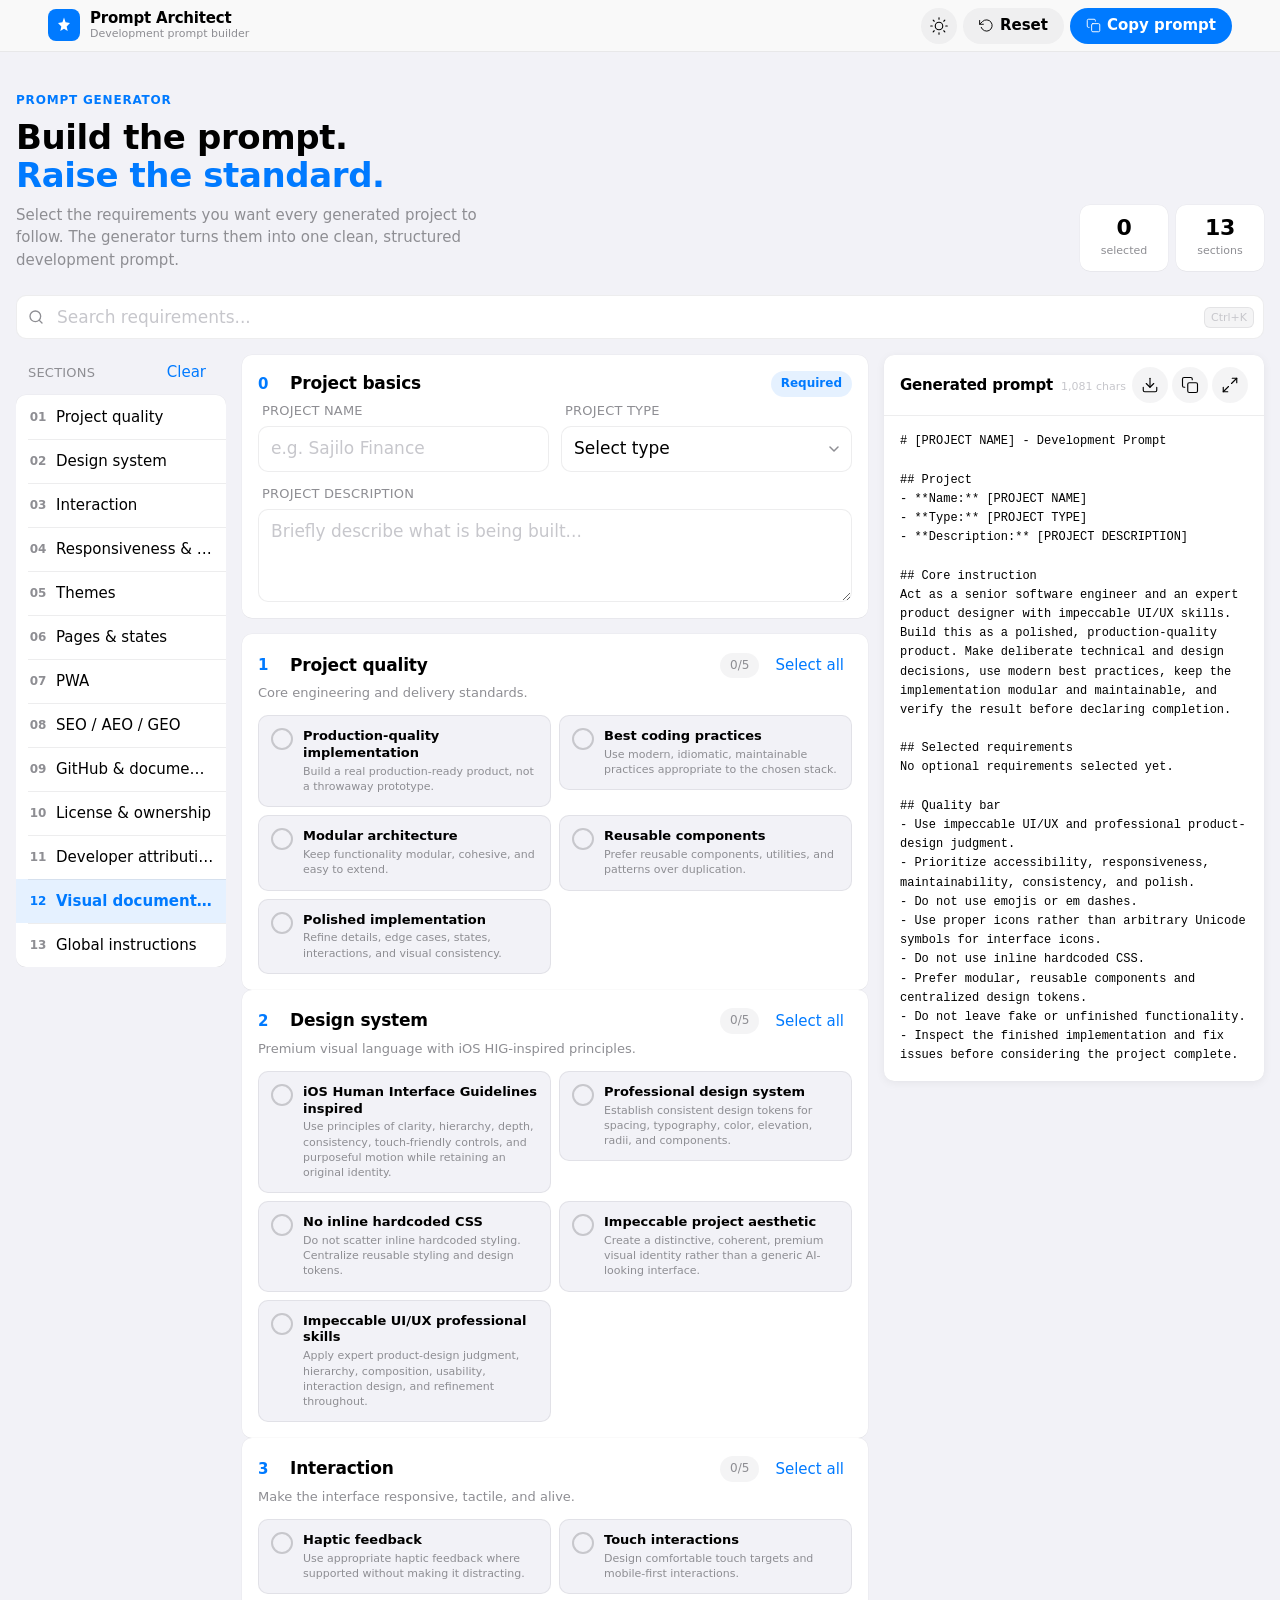
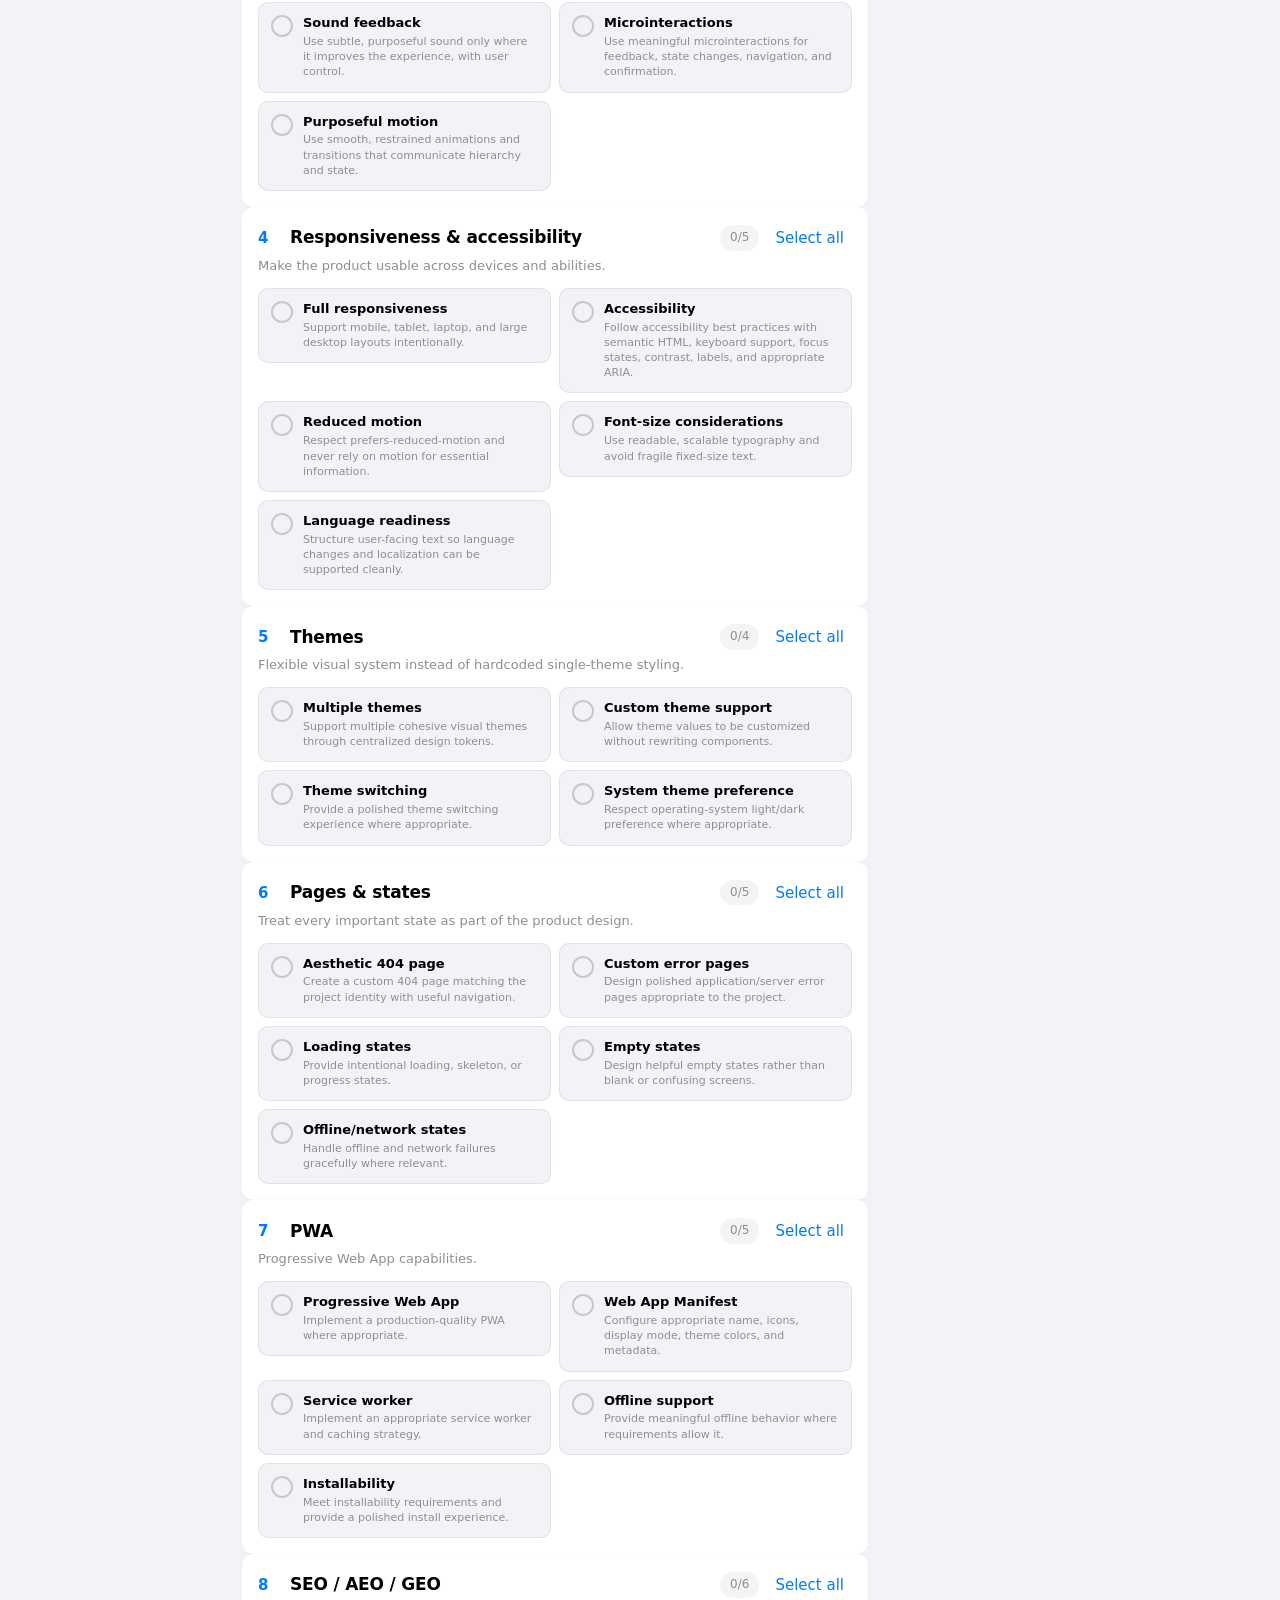
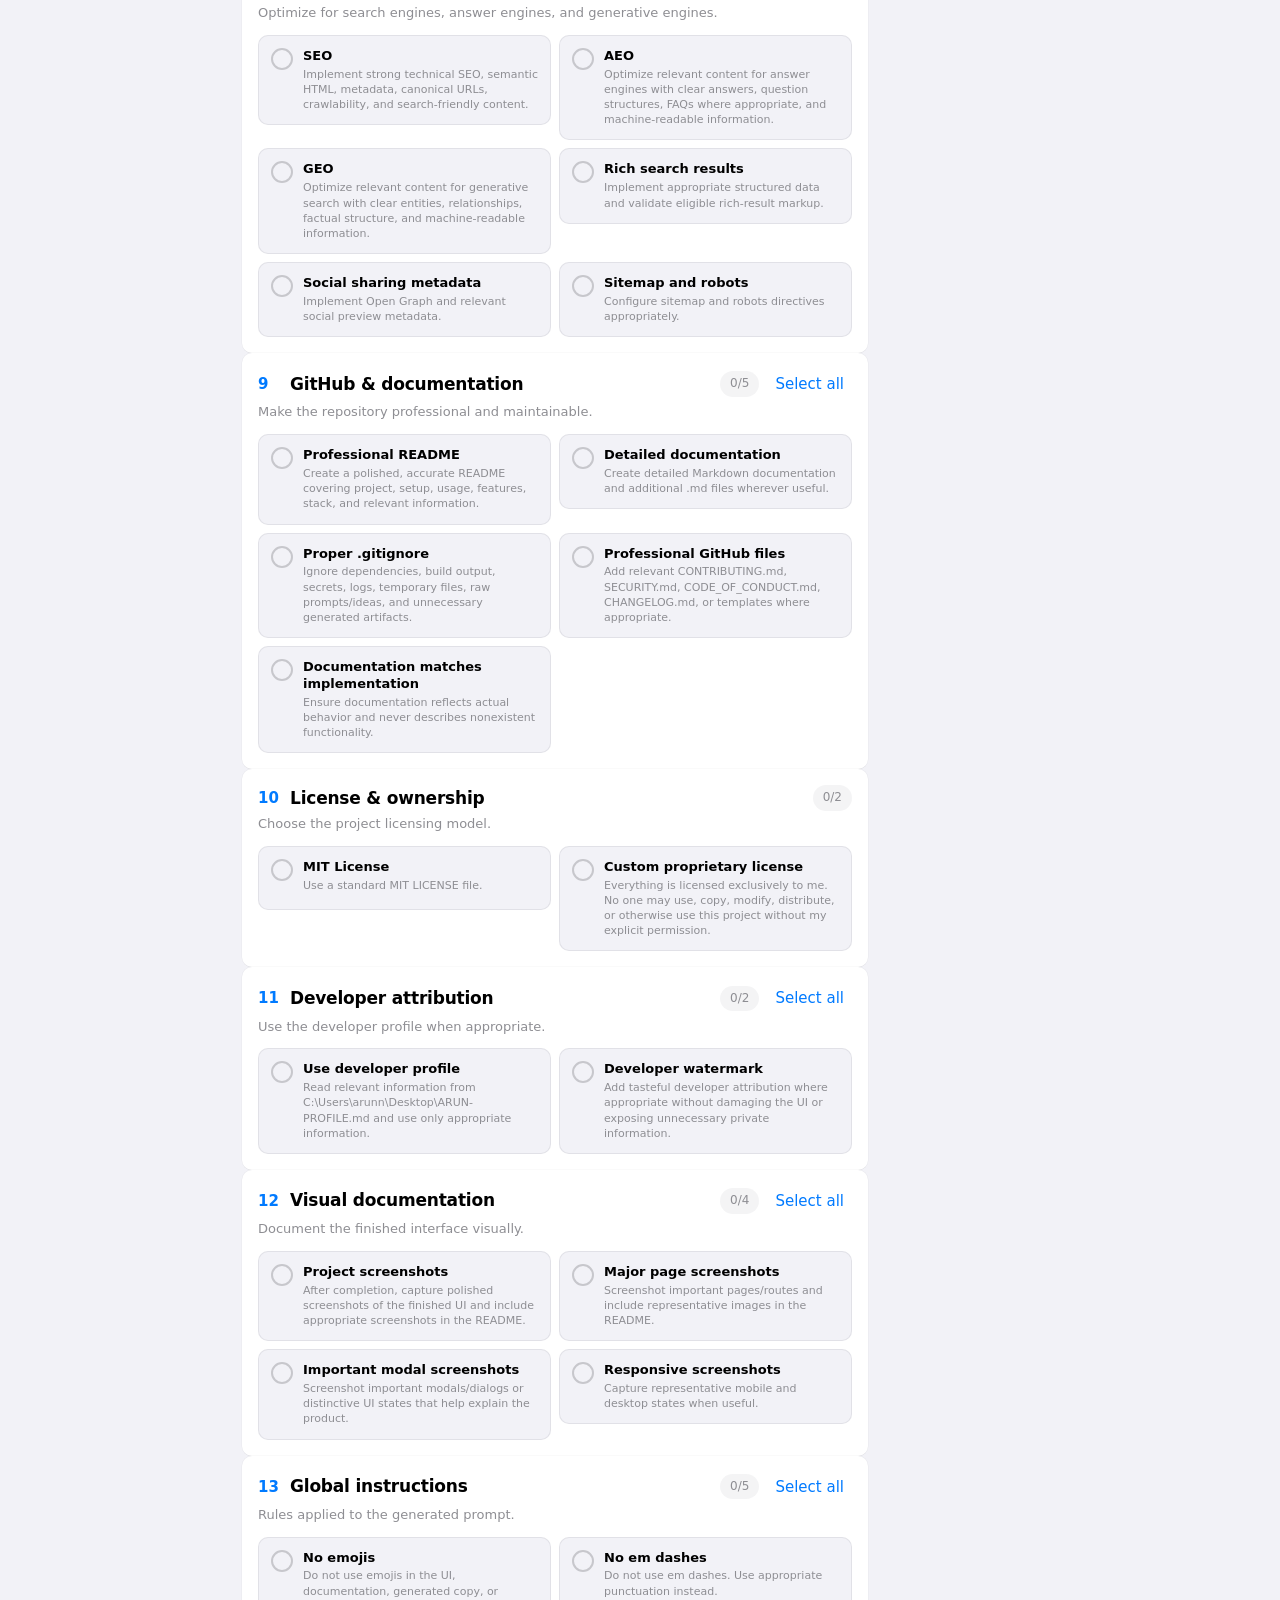
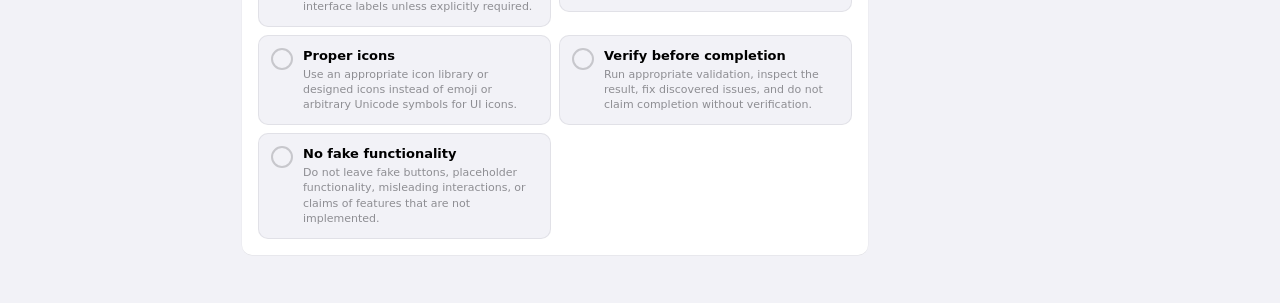
==== index.html @ 521ac676 "Initial commit: Prompt Architect v1 - development prompt builder with 13 requirement sections, live " ====
<!doctype html>
<html lang="en">
<head>
  <meta charset="utf-8">
  <meta name="viewport" content="width=device-width, initial-scale=1, viewport-fit=cover">
  <meta name="description" content="Prompt Architect: generate polished, production-ready software development prompts from reusable requirements.">
  <meta name="theme-color" content="#F2F2F7">
  <meta name="apple-mobile-web-app-capable" content="yes">
  <meta name="apple-mobile-web-app-status-bar-style" content="default">
  <title>Prompt Architect</title>

  <link rel="stylesheet" href="css/tokens.css">
  <link rel="stylesheet" href="css/base.css">
  <link rel="stylesheet" href="css/glass.css">
  <link rel="stylesheet" href="css/components.css">
  <link rel="stylesheet" href="css/navbar.css">
  <link rel="stylesheet" href="css/hero.css">
  <link rel="stylesheet" href="css/sidebar.css">
  <link rel="stylesheet" href="css/cards.css">
  <link rel="stylesheet" href="css/preview.css">
  <link rel="stylesheet" href="css/circular-nav.css">
  <link rel="stylesheet" href="css/responsive.css">
</head>
<body>

  <div class="app">

    <!-- ====== Navigation Bar ====== -->
    <header class="navbar">
      <a class="navbar-brand" href="#top" aria-label="Prompt Architect home">
        <span class="navbar-logo" aria-hidden="true">
          <svg><use href="icons/icons.svg#icon-star"/></svg>
        </span>
        <span class="navbar-title">
          <strong>Prompt Architect</strong>
          <small>Development prompt builder</small>
        </span>
      </a>

      <div class="navbar-actions">
        <button class="icon-btn" id="themeBtn" aria-label="Toggle appearance" title="Toggle appearance">
          <svg class="theme-icon--light"><use href="icons/icons.svg#icon-sun"/></svg>
          <svg class="theme-icon--dark"><use href="icons/icons.svg#icon-moon"/></svg>
        </button>

        <button class="icon-btn preview-toggle" data-toggle-preview aria-label="Toggle preview" title="Toggle preview">
          <svg><use href="icons/icons.svg#icon-preview"/></svg>
        </button>

        <button class="btn btn--ghost" id="resetBtn">
          <svg style="width:15px;height:15px"><use href="icons/icons.svg#icon-reset"/></svg>
          <span>Reset</span>
        </button>

        <button class="btn btn--filled" id="copyBtn">
          <svg style="width:15px;height:15px"><use href="icons/icons.svg#icon-copy"/></svg>
          <span>Copy prompt</span>
        </button>
      </div>
    </header>

    <!-- ====== Main Content ====== -->
    <main id="top" class="container">

      <!-- Hero -->
      <section class="hero">
        <div class="hero-content">
          <p class="hero-kicker">Prompt Generator</p>
          <h1 class="hero-title">
            Build the prompt.<br>
            <span class="accent-text">Raise the standard.</span>
          </h1>
          <p class="hero-subtitle">
            Select the requirements you want every generated project to follow.
            The generator turns them into one clean, structured development prompt.
          </p>
        </div>
        <div class="hero-stats">
          <div class="stat-capsule">
            <strong class="stat-value" id="selectedCount">0</strong>
            <span class="stat-label">selected</span>
          </div>
          <div class="stat-capsule">
            <strong class="stat-value" id="sectionCount">0</strong>
            <span class="stat-label">sections</span>
          </div>
        </div>
      </section>

      <!-- Search -->
      <div class="search-bar">
        <svg class="search-bar-icon" xmlns="http://www.w3.org/2000/svg" width="16" height="16" viewBox="0 0 24 24" fill="none" stroke="currentColor" stroke-width="2" stroke-linecap="round" stroke-linejoin="round"><circle cx="11" cy="11" r="8"/><line x1="21" y1="21" x2="16.65" y2="16.65"/></svg>
        <input class="search-input" id="searchInput" type="search" placeholder="Search requirements..." autocomplete="off">
        <kbd class="search-shortcut" id="searchShortcut">⌘K</kbd>
      </div>

      <!-- Circular Nav (mobile only) -->
      <nav class="circular-nav" id="circularNav">
        <div class="cnav-track"></div>
      </nav>

      <!-- Workspace -->
      <div class="workspace">

        <!-- Sidebar -->
        <aside class="sidebar">
          <div class="sidebar-header">
            <span class="sidebar-title">Sections</span>
            <button class="sidebar-clear" id="clearBtn">Clear</button>
          </div>
          <nav class="sidebar-nav" id="nav"></nav>
        </aside>

        <!-- Builder -->
        <section class="builder">
          <article class="section-card project-card" style="animation-delay:0s">
            <div class="card-header">
              <div class="card-header-left">
                <span class="section-num">0</span>
                <h2 class="card-title">Project basics</h2>
              </div>
              <span class="pill pill--required">Required</span>
            </div>
            <div class="fields-grid">
              <div class="form-field">
                <label class="form-label" for="projectName">Project name</label>
                <input class="form-input" id="projectName" placeholder="e.g. Sajilo Finance" autocomplete="off">
              </div>
              <div class="form-field">
                <label class="form-label" for="projectType">Project type</label>
                <select class="form-select" id="projectType">
                  <option value="">Select type</option>
                  <option>Web application</option>
                  <option>PWA</option>
                  <option>SaaS</option>
                  <option>Landing page</option>
                  <option>Dashboard</option>
                  <option>E-commerce</option>
                  <option>Portfolio</option>
                  <option>API / Backend</option>
                  <option>Mobile application</option>
                  <option>Desktop application</option>
                  <option>Other</option>
                </select>
              </div>
              <div class="form-field field-full">
                <label class="form-label" for="projectDescription">Project description</label>
                <textarea class="form-textarea" id="projectDescription" rows="3" placeholder="Briefly describe what is being built..."></textarea>
              </div>
            </div>
          </article>

          <div id="sections"></div>
        </section>

        <!-- Preview -->
        <aside class="preview" id="previewPanel">
          <div class="preview-grab" aria-hidden="true"></div>
          <div class="preview-header">
            <div class="preview-header-left">
              <h2 class="preview-title">Generated prompt</h2>
              <span class="preview-chars" id="chars">0 chars</span>
            </div>
            <div class="preview-header-actions">
              <button class="icon-btn" id="download" aria-label="Download Markdown" title="Download Markdown">
                <svg><use href="icons/icons.svg#icon-download"/></svg>
              </button>
              <button class="icon-btn" id="copySmall" aria-label="Copy prompt" title="Copy prompt">
                <svg><use href="icons/icons.svg#icon-copy"/></svg>
              </button>
              <button class="icon-btn" id="fullscreenBtn" aria-label="Fullscreen" title="Expand to fullscreen">
                <svg xmlns="http://www.w3.org/2000/svg" width="18" height="18" viewBox="0 0 24 24" fill="none" stroke="currentColor" stroke-width="1.5" stroke-linecap="round" stroke-linejoin="round"><polyline points="15 3 21 3 21 9"/><polyline points="9 21 3 21 3 15"/><line x1="21" y1="3" x2="14" y2="10"/><line x1="3" y1="21" x2="10" y2="14"/></svg>
              </button>
            </div>
          </div>
          <pre class="preview-output" id="output">Select requirements to build your prompt.</pre>
          <textarea class="preview-editor" id="outputEditor" spellcheck="false"></textarea>
        </aside>

      </div>
    </main>

    <!-- Mobile backdrop -->
    <div class="preview-backdrop" aria-hidden="true"></div>

    <!-- Fullscreen backdrop -->
    <div class="preview-fullscreen-backdrop" id="fullscreenBackdrop"></div>

    <!-- Toast -->
    <div id="toast" class="toast" role="status" aria-live="polite"></div>

  </div>

  <script src="js/features.js"></script>
  <script src="js/state.js"></script>
  <script src="js/prompt-builder.js"></script>
  <script src="js/renderer.js"></script>
  <script src="js/interactions.js"></script>
  <script src="js/circular-nav.js"></script>
  <script src="js/app.js"></script>

</body>
</html>
---- css/tokens.css ----
/* ==========================================================================
   Design Tokens -- True iOS System Design Language
   ========================================================================== */

:root {
  /* ---- iOS System Backgrounds ---- */
  --systemBg: #F2F2F7;
  --secondaryBg: #FFFFFF;
  --tertiaryBg: #F2F2F7;
  --groupedBg: #F2F2F7;
  --elevatedBg: #FFFFFF;

  /* ---- iOS Labels ---- */
  --label: #000000;
  --secondaryLabel: #8E8E93;
  --tertiaryLabel: #C7C7CC;
  --quaternaryLabel: #D1D1D6;

  /* ---- iOS Fills ---- */
  --systemFill: rgba(120, 120, 128, 0.20);
  --secondaryFill: rgba(120, 120, 128, 0.16);
  --tertiaryFill: rgba(120, 120, 128, 0.12);
  --quaternaryFill: rgba(120, 120, 128, 0.08);

  /* ---- iOS Separators ---- */
  --separator: rgba(60, 60, 67, 0.09);
  --separatorOpaque: #C6C6C8;

  /* ---- iOS System Colors ---- */
  --systemBlue: #007AFF;
  --systemGreen: #34C759;
  --systemIndigo: #5856D6;
  --systemOrange: #FF9500;
  --systemPink: #FF2D55;
  --systemPurple: #AF52DE;
  --systemRed: #FF3B30;
  --systemTeal: #5AC8FA;
  --systemYellow: #FFCC00;
  --systemGray: #8E8E93;
  --systemGray2: #AEAEB2;
  --systemGray3: #C7C7CC;
  --systemGray4: #D1D1D6;
  --systemGray5: #E5E5EA;
  --systemGray6: #F2F2F7;

  /* ---- Accent ---- */
  --tint: rgba(0, 122, 255, 0.10);
  --tintStrong: rgba(0, 122, 255, 0.18);

  /* ---- Glass (iOS nav/tab bars) ---- */
  --glassBar: rgba(249, 249, 249, 0.94);
  --glassBorder: rgba(0, 0, 0, 0.04);
  --glassBlur: blur(20px) saturate(180%);

  /* ---- Shadows ---- */
  --shadowCard: 0 0.5px 0 rgba(0,0,0,0.04), 0 0 0 0.5px rgba(0,0,0,0.04);
  --shadowElevated: 0 2px 10px rgba(0,0,0,0.06), 0 0 1px rgba(0,0,0,0.08);
  --shadowSheet: 0 -2px 24px rgba(0,0,0,0.12), 0 0 1px rgba(0,0,0,0.12);
  --shadowFloat: 0 8px 32px rgba(0,0,0,0.12), 0 0 1px rgba(0,0,0,0.08);

  /* ---- Typography ---- */
  --font-system: -apple-system, BlinkMacSystemFont, "SF Pro Display",
                 "SF Pro Text", "Helvetica Neue", "Segoe UI", system-ui,
                 sans-serif;
  --font-rounded: ui-rounded, "SF Pro Rounded", -apple-system, BlinkMacSystemFont,
                  system-ui, sans-serif;
  --font-mono: ui-monospace, "SF Mono", SFMono-Regular, Menlo, Consolas, monospace;

  /* iOS Type Scale */
  --fs-largeTitle: 34px;
  --fs-title1: 28px;
  --fs-title2: 22px;
  --fs-title3: 20px;
  --fs-headline: 17px;
  --fs-body: 17px;
  --fs-callout: 16px;
  --fs-subhead: 15px;
  --fs-footnote: 13px;
  --fs-caption1: 12px;
  --fs-caption2: 11px;

  /* ---- Spacing (iOS uses 8pt base with common values) ---- */
  --sp-2: 2px;
  --sp-4: 4px;
  --sp-6: 6px;
  --sp-8: 8px;
  --sp-10: 10px;
  --sp-12: 12px;
  --sp-16: 16px;
  --sp-20: 20px;
  --sp-24: 24px;
  --sp-32: 32px;
  --sp-40: 40px;
  --sp-48: 48px;

  /* ---- Radii (iOS standard) ---- */
  --r-xs: 6px;
  --r-sm: 10px;
  --r-md: 13px;
  --r-lg: 16px;
  --r-xl: 20px;
  --r-full: 999px;

  /* ---- Timing ---- */
  --ease: cubic-bezier(0.25, 0.1, 0.25, 1);
  --spring: cubic-bezier(0.34, 1.56, 0.64, 1);
  --dur-fast: 0.18s;
  --dur: 0.28s;
  --dur-slow: 0.42s;

  /* ---- Layout ---- */
  --navH: 52px;
  --sidebarW: 210px;
  --previewW: 380px;
  --maxW: 1400px;
  --inset: clamp(16px, 4vw, 48px);
}


/* ==========================================================================
   Dark Mode -- True iOS Dark
   ========================================================================== */

:root[data-theme="dark"] {
  --systemBg: #000000;
  --secondaryBg: #1C1C1E;
  --tertiaryBg: #2C2C2E;
  --groupedBg: #000000;
  --elevatedBg: #1C1C1E;

  --label: #FFFFFF;
  --secondaryLabel: #98989D;
  --tertiaryLabel: #48484A;
  --quaternaryLabel: #3A3A3C;

  --systemFill: rgba(120, 120, 128, 0.36);
  --secondaryFill: rgba(120, 120, 128, 0.32);
  --tertiaryFill: rgba(120, 120, 128, 0.24);
  --quaternaryFill: rgba(120, 120, 128, 0.18);

  --separator: rgba(84, 84, 88, 0.36);
  --separatorOpaque: #38383A;

  --systemBlue: #0A84FF;
  --systemGreen: #30D158;
  --systemIndigo: #5E5CE6;
  --systemOrange: #FF9F0A;
  --systemPink: #FF375F;
  --systemPurple: #BF5AF2;
  --systemRed: #FF453A;
  --systemTeal: #64D2FF;
  --systemYellow: #FFD60A;
  --systemGray: #98989D;
  --systemGray2: #636366;
  --systemGray3: #48484A;
  --systemGray4: #3A3A3C;
  --systemGray5: #2C2C2E;
  --systemGray6: #1C1C1E;

  --tint: rgba(10, 132, 255, 0.16);
  --tintStrong: rgba(10, 132, 255, 0.28);

  --glassBar: rgba(30, 30, 30, 0.90);
  --glassBorder: rgba(255, 255, 255, 0.06);

  --shadowCard: 0 0.5px 0 rgba(255,255,255,0.02), 0 0 0 0.5px rgba(255,255,255,0.04);
  --shadowElevated: 0 2px 10px rgba(0,0,0,0.3), 0 0 1px rgba(0,0,0,0.3);
  --shadowSheet: 0 -2px 24px rgba(0,0,0,0.5), 0 0 1px rgba(0,0,0,0.4);
  --shadowFloat: 0 8px 32px rgba(0,0,0,0.45), 0 0 1px rgba(0,0,0,0.3);
}
---- css/base.css ----
/* ==========================================================================
   Base -- Reset, Body, Global Styles
   True iOS System Background (clean, not a gradient show)
   ========================================================================== */

*,
*::before,
*::after {
  box-sizing: border-box;
  margin: 0;
  padding: 0;
}

html {
  scroll-behavior: smooth;
  -webkit-text-size-adjust: 100%;
  text-size-adjust: 100%;
}

body {
  min-height: 100vh;
  min-height: 100dvh;
  background: var(--systemBg);
  color: var(--label);
  font-family: var(--font-system);
  font-size: var(--fs-body);
  line-height: 1.47;
  -webkit-font-smoothing: antialiased;
  -moz-osx-font-smoothing: grayscale;
  touch-action: manipulation;
  transition: background var(--dur) var(--ease),
              color var(--dur) var(--ease);
}

button, input, textarea, select {
  font: inherit;
  color: inherit;
}

button {
  cursor: pointer;
  background: none;
  border: none;
}

a {
  color: var(--systemBlue);
  text-decoration: none;
}

/* iOS-style focus ring */
:focus-visible {
  outline: 3px solid rgba(0,122,255,0.4);
  outline-offset: 2px;
}

::selection {
  background: rgba(0,122,255,0.2);
}

/* Thin scrollbar */
::-webkit-scrollbar { width: 5px; height: 5px; }
::-webkit-scrollbar-track { background: transparent; }
::-webkit-scrollbar-thumb {
  background: var(--systemGray3);
  border-radius: var(--r-full);
}

/* ---- App Root ---- */
.app {
  position: relative;
}

/* ---- Container ---- */
.container {
  width: min(var(--maxW), calc(100% - var(--sp-32)));
  margin-inline: auto;
  padding-top: var(--sp-24);
  padding-bottom: var(--sp-48);
}

/* ---- Reduced Motion ---- */
@media (prefers-reduced-motion: reduce) {
  *, *::before, *::after {
    animation-duration: 0.01ms !important;
    animation-iteration-count: 1 !important;
    transition-duration: 0.01ms !important;
    scroll-behavior: auto !important;
  }
}

/* ---- Theme transition ---- */
.theme-transitioning,
.theme-transitioning * {
  transition-duration: 0.35s !important;
}
---- css/glass.css ----
/* ==========================================================================
   iOS Grouped Inset Card System
   The cornerstone of iOS visual design: white rounded sections
   on a system gray background, with thin separators.
   ========================================================================== */

.ios-card {
  background: var(--secondaryBg);
  border-radius: var(--r-sm);
  box-shadow: var(--shadowCard);
  overflow: hidden;
  transition: background var(--dur) var(--ease);
}

/* Thin separator between children */
.ios-card > * + * {
  border-top: 0.5px solid var(--separator);
}

/* ---- Section header (sits ABOVE the card, like iOS Settings) ---- */
.ios-section-header {
  display: flex;
  justify-content: space-between;
  align-items: baseline;
  padding: var(--sp-24) var(--sp-20) var(--sp-6) var(--sp-20);
  font-size: var(--fs-footnote);
  color: var(--secondaryLabel);
  text-transform: uppercase;
  letter-spacing: 0.2px;
  font-weight: 400;
}

.ios-section-header:first-child {
  padding-top: var(--sp-8);
}

/* ---- Row (standard iOS list row) ---- */
.ios-row {
  display: flex;
  align-items: center;
  gap: var(--sp-12);
  padding: var(--sp-12) var(--sp-16);
  min-height: 44px;
  background: var(--secondaryBg);
  transition: background var(--dur-fast) var(--ease);
}

.ios-row:active {
  background: var(--separator);
}

/* ---- Inset separator variant (line doesn't touch left edge) ---- */
.ios-card--inset > * + * {
  border-top: none;
  position: relative;
}

.ios-card--inset > * + *::before {
  content: "";
  position: absolute;
  top: 0;
  left: var(--sp-16);
  right: 0;
  height: 0.5px;
  background: var(--separator);
}
---- css/components.css ----
/* ==========================================================================
   Components -- iOS Buttons, Controls, Toast, Form Fields
   ========================================================================== */

/* ---- SVG Icons ---- */
.icon svg {
  display: block;
  fill: none;
  stroke: currentColor;
}

/* ==========================================================================
   Buttons
   ========================================================================== */

.btn {
  display: inline-flex;
  align-items: center;
  justify-content: center;
  gap: var(--sp-6);
  height: 36px;
  padding: 0 var(--sp-16);
  border: none;
  border-radius: var(--r-full);
  font-size: var(--fs-subhead);
  font-weight: 600;
  white-space: nowrap;
  cursor: pointer;
  user-select: none;
  transition: background var(--dur-fast) var(--ease),
              opacity var(--dur-fast) var(--ease),
              transform var(--dur-fast) var(--ease),
              box-shadow var(--dur-fast) var(--ease);
}

.btn:active {
  opacity: 0.65;
  transform: scale(0.97);
}

.btn svg {
  width: 15px;
  height: 15px;
  flex-shrink: 0;
}

/* Filled (primary) */
.btn--filled {
  background: var(--systemBlue);
  color: #fff;
}

.btn--filled:hover {
  background: #0070e6;
  box-shadow: 0 2px 12px rgba(0,122,255,0.3);
}

:root[data-theme="dark"] .btn--filled:hover {
  background: #1a8eff;
  box-shadow: 0 2px 12px rgba(10,132,255,0.35);
}

/* Tinted */
.btn--tinted {
  background: var(--tint);
  color: var(--systemBlue);
}

.btn--tinted:hover {
  background: var(--tintStrong);
}

/* Ghost */
.btn--ghost {
  background: var(--quaternaryFill);
  color: var(--label);
}

.btn--ghost:hover {
  background: var(--tertiaryFill);
}

/* Plain text */
.btn--plain {
  background: transparent;
  color: var(--systemBlue);
  padding: 0 var(--sp-8);
  height: 32px;
  font-weight: 400;
}

.btn--plain:hover {
  background: var(--quaternaryFill);
}

.btn--full { width: 100%; }

.btn--lg {
  height: 50px;
  border-radius: var(--r-md);
  font-size: var(--fs-body);
  font-weight: 600;
}


/* ==========================================================================
   Icon Button
   ========================================================================== */

.icon-btn {
  display: inline-flex;
  align-items: center;
  justify-content: center;
  width: 36px;
  height: 36px;
  border: none;
  border-radius: var(--r-full);
  background: var(--quaternaryFill);
  color: var(--label);
  cursor: pointer;
  transition: background var(--dur-fast) var(--ease),
              opacity var(--dur-fast) var(--ease),
              transform var(--dur-fast) var(--ease);
}

.icon-btn svg {
  width: 18px;
  height: 18px;
}

.icon-btn:hover {
  background: var(--tertiaryFill);
}

.icon-btn:active {
  opacity: 0.5;
  transform: scale(0.9);
}


/* ==========================================================================
   Pills
   ========================================================================== */

.pill {
  display: inline-flex;
  align-items: center;
  padding: var(--sp-4) var(--sp-10);
  border-radius: var(--r-full);
  font-size: var(--fs-caption1);
  font-weight: 500;
  white-space: nowrap;
  transition: background var(--dur-fast) var(--ease),
              color var(--dur-fast) var(--ease);
}

.pill--accent {
  background: var(--tint);
  color: var(--systemBlue);
}

.pill--muted {
  background: var(--quaternaryFill);
  color: var(--secondaryLabel);
}

.pill--required {
  background: var(--tint);
  color: var(--systemBlue);
  font-weight: 600;
}


/* ==========================================================================
   Toast
   ========================================================================== */

.toast {
  position: fixed;
  top: calc(var(--navH) + var(--sp-12));
  left: 50%;
  z-index: 200;
  transform: translate(-50%, -16px);
  opacity: 0;
  pointer-events: none;
  display: flex;
  align-items: center;
  gap: var(--sp-8);
  padding: var(--sp-10) var(--sp-20);
  background: var(--elevatedBg);
  border-radius: var(--r-full);
  box-shadow: var(--shadowFloat);
  font-size: var(--fs-subhead);
  font-weight: 500;
  color: var(--label);
  transition: opacity var(--dur) var(--ease),
              transform var(--dur-slow) var(--spring);
}

.toast.show {
  opacity: 1;
  transform: translate(-50%, 0);
  pointer-events: auto;
}


/* ==========================================================================
   Form Controls
   ========================================================================== */

.form-field {
  display: grid;
  gap: var(--sp-6);
}

.form-label {
  font-size: var(--fs-footnote);
  font-weight: 400;
  color: var(--secondaryLabel);
  text-transform: uppercase;
  letter-spacing: 0.2px;
  padding-left: var(--sp-4);
}

.form-input,
.form-textarea,
.form-select {
  width: 100%;
  padding: var(--sp-10) var(--sp-12);
  background: var(--secondaryBg);
  border: 0.5px solid var(--separator);
  border-radius: var(--r-sm);
  color: var(--label);
  font-size: var(--fs-body);
  line-height: 1.4;
  outline: none;
  transition: border-color var(--dur-fast) var(--ease),
              box-shadow var(--dur-fast) var(--ease);
}

.form-input::placeholder,
.form-textarea::placeholder {
  color: var(--tertiaryLabel);
}

.form-input:hover,
.form-textarea:hover,
.form-select:hover {
  border-color: var(--secondaryLabel);
}

.form-input:focus,
.form-textarea:focus,
.form-select:focus {
  border-color: var(--systemBlue);
  box-shadow: 0 0 0 3.5px rgba(0,122,255,0.15);
}

.form-textarea {
  resize: vertical;
  min-height: 80px;
}

.form-select {
  appearance: none;
  background-image: url("data:image/svg+xml,%3Csvg xmlns='http://www.w3.org/2000/svg' width='10' height='6' viewBox='0 0 10 6'%3E%3Cpath d='M1 1l4 4 4-4' fill='none' stroke='%238E8E93' stroke-width='1.5' stroke-linecap='round' stroke-linejoin='round'/%3E%3C/svg%3E");
  background-repeat: no-repeat;
  background-position: right var(--sp-12) center;
  padding-right: var(--sp-32);
  cursor: pointer;
}

.form-select:hover {
  border-color: var(--secondaryLabel);
}


/* ==========================================================================
   Kicker
   ========================================================================== */

.kicker {
  font-size: var(--fs-caption2);
  font-weight: 400;
  letter-spacing: 0.4px;
  text-transform: uppercase;
  color: var(--secondaryLabel);
}


/* ==========================================================================
   Section Number (clean inline text, not a badge)
   ========================================================================== */

.section-num {
  font-size: var(--fs-subhead);
  font-weight: 700;
  color: var(--systemBlue);
  font-family: var(--font-rounded);
  font-variant-numeric: tabular-nums;
  flex-shrink: 0;
  min-width: 24px;
}


/* ==========================================================================
   Select All Button (per section)
   ========================================================================== */

.select-all-btn {
  font-size: var(--fs-subhead);
  font-weight: 400;
  color: var(--systemBlue);
  background: none;
  border: none;
  cursor: pointer;
  padding: var(--sp-4) var(--sp-8);
  border-radius: var(--r-xs);
  transition: background var(--dur-fast) var(--ease);
  white-space: nowrap;
}

.select-all-btn:hover {
  background: var(--tint);
}

.select-all-btn:active {
  opacity: 0.5;
}


/* ==========================================================================
   Search Bar
   ========================================================================== */

.search-bar {
  position: relative;
  display: flex;
  align-items: center;
  margin-bottom: var(--sp-16);
}

.search-bar-icon {
  position: absolute;
  left: var(--sp-12);
  color: var(--secondaryLabel);
  pointer-events: none;
  flex-shrink: 0;
}

.search-input {
  width: 100%;
  height: 44px;
  padding: 0 var(--sp-40) 0 var(--sp-40);
  background: var(--secondaryBg);
  border: 0.5px solid var(--separator);
  border-radius: var(--r-sm);
  font-size: var(--fs-body);
  color: var(--label);
  outline: none;
  transition: border-color var(--dur-fast) var(--ease),
              box-shadow var(--dur-fast) var(--ease);
}

.search-input::placeholder {
  color: var(--tertiaryLabel);
}

.search-input:hover {
  border-color: var(--secondaryLabel);
}

.search-input:focus {
  border-color: var(--systemBlue);
  box-shadow: 0 0 0 3.5px rgba(0,122,255,0.12);
}

/* Clear the native search cancel button styling */
.search-input::-webkit-search-cancel-button {
  -webkit-appearance: none;
  width: 16px;
  height: 16px;
  background: url("data:image/svg+xml,%3Csvg xmlns='http://www.w3.org/2000/svg' width='16' height='16' viewBox='0 0 24 24' fill='%238E8E93'%3E%3Cpath d='M12 2C6.47 2 2 6.47 2 12s4.47 10 10 10 10-4.47 10-10S17.53 2 12 2zm5 13.59L15.59 17 12 13.41 8.41 17 7 15.59 10.59 12 7 8.41 8.41 7 12 10.59 15.59 7 17 8.41 13.41 12 17 15.59z'/%3E%3C/svg%3E") center no-repeat;
  cursor: pointer;
}

.search-shortcut {
  position: absolute;
  right: var(--sp-10);
  padding: var(--sp-2) var(--sp-6);
  background: var(--quaternaryFill);
  border: 0.5px solid var(--separator);
  border-radius: var(--r-xs);
  font-size: var(--fs-caption2);
  font-family: var(--font-system);
  color: var(--tertiaryLabel);
  pointer-events: none;
  line-height: 1.4;
}

.search-input:focus ~ .search-shortcut {
  display: none;
}


/* ==========================================================================
   Search Filtering -- Hide/Show States
   ========================================================================== */

.option.search-hidden {
  display: none;
}

.section-card.search-hidden {
  display: none;
}

.option-title mark,
.option-desc mark {
  background: rgba(255, 204, 0, 0.35);
  color: inherit;
  border-radius: 2px;
  padding: 0 1px;
}

.search-no-results {
  text-align: center;
  padding: var(--sp-40) var(--sp-16);
  color: var(--secondaryLabel);
  font-size: var(--fs-subhead);
}

.search-no-results strong {
  display: block;
  font-size: var(--fs-title3);
  color: var(--label);
  margin-bottom: var(--sp-4);
}
---- css/navbar.css ----
/* ==========================================================================
   iOS Navigation Bar
   Translucent blur bar with system-standard height and layout
   ========================================================================== */

.navbar {
  position: sticky;
  top: 0;
  z-index: 50;
  display: flex;
  align-items: center;
  justify-content: space-between;
  gap: var(--sp-12);
  height: var(--navH);
  padding: 0 var(--inset);
  background: var(--glassBar);
  border-bottom: 0.5px solid var(--separator);
  backdrop-filter: var(--glassBlur);
  -webkit-backdrop-filter: var(--glassBlur);
  transition: background var(--dur) var(--ease),
              border-color var(--dur) var(--ease);
}

/* ---- Brand ---- */
.navbar-brand {
  display: flex;
  align-items: center;
  gap: var(--sp-10);
  text-decoration: none;
  color: inherit;
}

.navbar-logo {
  width: 32px;
  height: 32px;
  border-radius: 8px;
  background: var(--systemBlue);
  display: grid;
  place-items: center;
  color: #fff;
  flex-shrink: 0;
}

.navbar-logo svg {
  width: 18px;
  height: 18px;
  fill: currentColor;
  stroke: none;
}

.navbar-title {
  display: flex;
  flex-direction: column;
  gap: 0;
}

.navbar-title strong {
  font-size: var(--fs-subhead);
  font-weight: 600;
  letter-spacing: -0.2px;
  line-height: 1.2;
}

.navbar-title small {
  font-size: var(--fs-caption2);
  color: var(--secondaryLabel);
  font-weight: 400;
  line-height: 1.3;
}

/* ---- Actions ---- */
.navbar-actions {
  display: flex;
  align-items: center;
  gap: var(--sp-6);
}

/* Theme icon swap */
.theme-icon--light,
.theme-icon--dark { display: none; }
:root:not([data-theme="dark"]) .theme-icon--light { display: block; }
:root[data-theme="dark"] .theme-icon--dark { display: block; }

.navbar .preview-toggle { display: none; }
---- css/hero.css ----
/* ==========================================================================
   Hero Section -- iOS Large Title Pattern
   Compact, authoritative, no flashy gradients
   ========================================================================== */

.hero {
  display: flex;
  align-items: flex-end;
  justify-content: space-between;
  gap: var(--sp-24);
  padding: var(--sp-16) 0 var(--sp-24);
}

.hero-content {
  max-width: 600px;
}

.hero-kicker {
  font-size: var(--fs-caption1);
  font-weight: 600;
  letter-spacing: 0.8px;
  text-transform: uppercase;
  color: var(--systemBlue);
  margin-bottom: var(--sp-8);
}

.hero-title {
  font-size: clamp(28px, 5vw, var(--fs-largeTitle));
  font-weight: 700;
  letter-spacing: -0.4px;
  line-height: 1.12;
  margin: 0;
}

.hero-title .accent-text {
  color: var(--systemBlue);
}

.hero-subtitle {
  font-size: var(--fs-subhead);
  color: var(--secondaryLabel);
  line-height: 1.5;
  margin-top: var(--sp-10);
  max-width: 480px;
}


/* ---- Stat Capsules ---- */
.hero-stats {
  display: flex;
  gap: var(--sp-8);
  flex-shrink: 0;
}

.stat-capsule {
  background: var(--secondaryBg);
  border-radius: var(--r-sm);
  padding: var(--sp-12) var(--sp-16);
  min-width: 88px;
  text-align: center;
  box-shadow: var(--shadowCard);
  transition: background var(--dur) var(--ease);
}

.stat-value {
  display: block;
  font-size: var(--fs-title2);
  font-weight: 700;
  letter-spacing: -0.3px;
  line-height: 1;
  font-family: var(--font-rounded);
  color: var(--label);
}

.stat-label {
  display: block;
  font-size: var(--fs-caption2);
  color: var(--secondaryLabel);
  font-weight: 400;
  margin-top: var(--sp-4);
}
---- css/sidebar.css ----
/* ==========================================================================
   Sidebar -- iOS-style Section List
   ========================================================================== */

.sidebar {
  position: sticky;
  top: calc(var(--navH) + var(--sp-24));
  max-height: calc(100vh - var(--navH) - var(--sp-48));
  overflow-y: auto;
  overflow-x: hidden;
  scrollbar-width: none;
}

.sidebar::-webkit-scrollbar { display: none; }

.sidebar-header {
  display: flex;
  justify-content: space-between;
  align-items: center;
  padding: var(--sp-2) var(--sp-12) var(--sp-8);
}

.sidebar-title {
  font-size: var(--fs-footnote);
  font-weight: 400;
  color: var(--secondaryLabel);
  text-transform: uppercase;
  letter-spacing: 0.2px;
}

.sidebar-clear {
  font-size: var(--fs-subhead);
  font-weight: 400;
  color: var(--systemBlue);
  padding: var(--sp-4) var(--sp-8);
  border-radius: var(--r-xs);
}

.sidebar-clear:active {
  opacity: 0.5;
}


/* ---- Nav list (iOS grouped card) ---- */
.sidebar-nav {
  background: var(--secondaryBg);
  border-radius: var(--r-sm);
  box-shadow: var(--shadowCard);
  overflow: hidden;
}

.nav-item {
  position: relative;
  display: flex;
  align-items: center;
  gap: var(--sp-8);
  width: 100%;
  padding: var(--sp-10) var(--sp-12);
  min-height: 44px;
  border: none;
  background: transparent;
  color: var(--label);
  font-size: var(--fs-subhead);
  font-weight: 400;
  text-align: left;
  cursor: pointer;
  transition: background var(--dur-fast) var(--ease);
}

/* Inset separator */
.nav-item + .nav-item::before {
  content: "";
  position: absolute;
  top: 0;
  left: var(--sp-12);
  right: 0;
  height: 0.5px;
  background: var(--separator);
}

.nav-item:hover {
  background: var(--quaternaryFill);
  color: var(--systemBlue);
}

.nav-item:active {
  background: var(--separator);
}

.nav-item.active {
  color: var(--systemBlue);
  font-weight: 600;
  background: var(--tint);
}

.nav-index {
  width: 20px;
  font-size: var(--fs-caption1);
  font-weight: 600;
  color: var(--secondaryLabel);
  text-align: center;
  flex-shrink: 0;
  font-family: var(--font-rounded);
}

.nav-item.active .nav-index {
  color: var(--systemBlue);
}

.nav-label {
  overflow: hidden;
  text-overflow: ellipsis;
  white-space: nowrap;
}
---- css/cards.css ----
/* ==========================================================================
   Cards -- Section Cards, Option Tiles, Project Card
   ========================================================================== */

/* ---- Workspace Grid ---- */
.workspace {
  display: grid;
  grid-template-columns: var(--sidebarW) minmax(0, 1fr) minmax(300px, var(--previewW));
  gap: var(--sp-16);
  align-items: start;
}

.builder {
  display: grid;
  gap: var(--sp-16);
  min-width: 0;
}


/* ==========================================================================
   Section Card
   ========================================================================== */

.section-card {
  background: var(--secondaryBg);
  border-radius: var(--r-sm);
  box-shadow: var(--shadowCard);
  padding: var(--sp-16);
  transition: background var(--dur) var(--ease),
              box-shadow var(--dur) var(--ease);
  /* Entrance animation */
  opacity: 0;
  transform: translateY(16px);
  animation: cardIn var(--dur-slow) var(--ease) forwards;
}

@keyframes cardIn {
  to { opacity: 1; transform: translateY(0); }
}

.section-card:hover {
  box-shadow: var(--shadowElevated);
}


/* ---- Card Header ---- */
.card-header {
  display: flex;
  justify-content: space-between;
  align-items: center;
  gap: var(--sp-12);
  margin-bottom: var(--sp-4);
}

.card-header-left {
  display: flex;
  align-items: center;
  gap: var(--sp-8);
  min-width: 0;
}

.card-title {
  font-size: var(--fs-headline);
  font-weight: 600;
  letter-spacing: -0.2px;
  margin: 0;
  line-height: 1.25;
}

.card-header-right {
  display: flex;
  align-items: center;
  gap: var(--sp-8);
  flex-shrink: 0;
}

.card-desc {
  font-size: var(--fs-footnote);
  color: var(--secondaryLabel);
  line-height: 1.45;
  margin-bottom: var(--sp-12);
}


/* ==========================================================================
   Option Tiles
   ========================================================================== */

.options-grid {
  display: grid;
  grid-template-columns: repeat(2, minmax(0, 1fr));
  gap: var(--sp-8);
}

.option {
  position: relative;
}

.option-input {
  position: absolute;
  width: 1px;
  height: 1px;
  padding: 0;
  margin: -1px;
  overflow: hidden;
  clip: rect(0, 0, 0, 0);
  border: 0;
}

.option-label {
  display: grid;
  grid-template-columns: 22px 1fr;
  gap: var(--sp-10);
  align-items: start;
  padding: var(--sp-12);
  margin: 0;
  min-height: 64px;
  border: 0.5px solid var(--separator);
  border-radius: var(--r-sm);
  background: var(--systemBg);
  cursor: pointer;
  transition: background var(--dur-fast) var(--ease),
              border-color var(--dur-fast) var(--ease),
              box-shadow var(--dur-fast) var(--ease),
              transform var(--dur-fast) var(--ease);
}

.option-label:hover {
  border-color: var(--secondaryLabel);
  background: color-mix(in srgb, var(--systemBg) 90%, var(--systemBlue) 10%);
  box-shadow: 0 1px 4px rgba(0,0,0,0.04);
  transform: translateY(-1px);
}

.option-label:active {
  transform: scale(0.98);
  box-shadow: none;
}


/* ---- Checkbox Circle ---- */
.option-check {
  width: 22px;
  height: 22px;
  border: 2px solid var(--systemGray3);
  border-radius: var(--r-full);
  display: grid;
  place-items: center;
  flex-shrink: 0;
  transition: background var(--dur-fast) var(--ease),
              border-color var(--dur-fast) var(--ease),
              transform var(--dur) var(--spring);
}

.option-check svg {
  width: 12px;
  height: 12px;
  stroke: #fff;
  stroke-width: 3;
  stroke-dasharray: 20;
  stroke-dashoffset: 20;
  transition: stroke-dashoffset var(--dur) var(--ease);
}

.option-label:hover .option-check {
  border-color: var(--systemBlue);
}


/* ---- Checked State ---- */
.option-input:checked + .option-label {
  background: var(--tint);
  border-color: color-mix(in srgb, var(--systemBlue) 30%, transparent);
}

.option-input:checked + .option-label:hover {
  background: var(--tintStrong);
}

.option-input:checked + .option-label .option-check {
  background: var(--systemBlue);
  border-color: var(--systemBlue);
  transform: scale(1.08);
}

.option-input:checked + .option-label .option-check svg {
  stroke-dashoffset: 0;
}

.option-input:focus-visible + .option-label {
  outline: 3px solid rgba(0,122,255,0.4);
  outline-offset: 1px;
}


/* ---- Text ---- */
.option-title {
  display: block;
  font-size: var(--fs-footnote);
  font-weight: 600;
  line-height: 1.3;
  color: var(--label);
}

.option-desc {
  display: block;
  font-size: var(--fs-caption2);
  color: var(--secondaryLabel);
  line-height: 1.38;
  margin-top: var(--sp-2);
}


/* ==========================================================================
   Project Card
   ========================================================================== */

.project-card .fields-grid {
  display: grid;
  grid-template-columns: 1fr 1fr;
  gap: var(--sp-12);
}

.project-card .field-full {
  grid-column: 1 / -1;
}
---- css/preview.css ----
/* ==========================================================================
   Preview Panel -- Clean & Compact
   ========================================================================== */

.preview {
  position: sticky;
  top: calc(var(--navH) + var(--sp-24));
  max-height: calc(100vh - var(--navH) - var(--sp-48));
  display: flex;
  flex-direction: column;
  background: var(--secondaryBg);
  border-radius: var(--r-sm);
  box-shadow: var(--shadowElevated);
  overflow: hidden;
  transition: background var(--dur) var(--ease),
              box-shadow var(--dur) var(--ease);
}


/* ---- Grab Bar (mobile) ---- */
.preview-grab {
  display: none;
  justify-content: center;
  padding: var(--sp-8) 0 var(--sp-4);
}

.preview-grab::after {
  content: "";
  width: 36px;
  height: 5px;
  border-radius: var(--r-full);
  background: var(--tertiaryLabel);
}


/* ---- Header ---- */
.preview-header {
  display: flex;
  justify-content: space-between;
  align-items: center;
  padding: var(--sp-12) var(--sp-16);
  border-bottom: 0.5px solid var(--separator);
  flex-shrink: 0;
}

.preview-header-left {
  display: flex;
  align-items: baseline;
  gap: var(--sp-8);
  min-width: 0;
}

.preview-title {
  font-size: var(--fs-subhead);
  font-weight: 600;
  margin: 0;
  letter-spacing: -0.2px;
  white-space: nowrap;
}

.preview-chars {
  font-size: var(--fs-caption2);
  color: var(--tertiaryLabel);
  font-variant-numeric: tabular-nums;
  white-space: nowrap;
}

.preview-header-actions {
  display: flex;
  gap: var(--sp-4);
  align-items: center;
  flex-shrink: 0;
}


/* ---- Output (read-only pre) ---- */
.preview-output {
  flex: 1;
  overflow: auto;
  padding: var(--sp-16);
  margin: 0;
  font-family: var(--font-mono);
  font-size: var(--fs-caption1);
  line-height: 1.6;
  color: var(--label);
  white-space: pre-wrap;
  word-break: break-word;
  scrollbar-width: thin;
}

.preview-output::-webkit-scrollbar { width: 3px; }
.preview-output::-webkit-scrollbar-thumb {
  background: var(--tertiaryLabel);
  border-radius: var(--r-full);
}


/* ---- Editor (textarea for fullscreen editing) ---- */
.preview-editor {
  display: none;
  flex: 1;
  width: 100%;
  padding: var(--sp-24) var(--sp-32);
  margin: 0;
  border: none;
  outline: none;
  background: transparent;
  font-family: var(--font-mono);
  font-size: var(--fs-subhead);
  line-height: 1.7;
  color: var(--label);
  resize: none;
  scrollbar-width: thin;
}

.preview-editor::-webkit-scrollbar { width: 4px; }
.preview-editor::-webkit-scrollbar-thumb {
  background: var(--tertiaryLabel);
  border-radius: var(--r-full);
}


/* ==========================================================================
   Fullscreen Mode
   ========================================================================== */

.preview-fullscreen-backdrop {
  display: none;
  position: fixed;
  inset: 0;
  z-index: 99;
  background: rgba(0, 0, 0, 0.45);
  backdrop-filter: blur(12px);
  -webkit-backdrop-filter: blur(12px);
  animation: fadeIn var(--dur) var(--ease);
}

.preview-fullscreen-backdrop.visible {
  display: block;
}

.preview.fullscreen {
  position: fixed;
  top: 50%;
  left: 50%;
  transform: translate(-50%, -50%);
  width: min(960px, calc(100vw - var(--sp-48)));
  max-height: calc(100vh - var(--sp-48));
  height: calc(100vh - var(--sp-48));
  z-index: 100;
  border-radius: var(--r-lg);
  box-shadow: 0 24px 80px rgba(0, 0, 0, 0.25), 0 0 1px rgba(0, 0, 0, 0.15);
  animation: scaleIn var(--dur-slow) var(--spring);
}

.preview.fullscreen .preview-header {
  padding: var(--sp-16) var(--sp-24);
}

.preview.fullscreen .preview-title {
  font-size: var(--fs-headline);
}

.preview.fullscreen .preview-output {
  display: none;
}

.preview.fullscreen .preview-editor {
  display: block;
}

@keyframes fadeIn {
  from { opacity: 0; }
  to { opacity: 1; }
}

@keyframes scaleIn {
  from {
    opacity: 0;
    transform: translate(-50%, -50%) scale(0.94);
  }
  to {
    opacity: 1;
    transform: translate(-50%, -50%) scale(1);
  }
}


/* ==========================================================================
   Mobile Sheet Overlay
   ========================================================================== */

.preview-backdrop {
  display: none;
  position: fixed;
  inset: 0;
  z-index: 59;
  background: rgba(0, 0, 0, 0.3);
  opacity: 0;
  pointer-events: none;
  transition: opacity var(--dur) var(--ease);
}

.preview-backdrop.visible {
  opacity: 1;
  pointer-events: auto;
}
---- css/circular-nav.css ----
/* ==========================================================================
   Circular Infinite Swipeable Navigation -- Mobile Only
   ========================================================================== */

.circular-nav {
  display: none; /* shown only on mobile via responsive.css */
  position: sticky;
  top: var(--navH);
  z-index: 30;
  background: var(--glassBar);
  border-bottom: 0.5px solid var(--separator);
  backdrop-filter: blur(20px) saturate(180%);
  -webkit-backdrop-filter: blur(20px) saturate(180%);
  overflow: hidden;
  touch-action: pan-x;
  user-select: none;
  -webkit-user-select: none;
}


/* ---- Track: holds the visible items, translated by JS ---- */
.cnav-track {
  display: flex;
  align-items: stretch;
  will-change: transform;
  transition: transform 0.35s cubic-bezier(0.25, 1, 0.5, 1);
}

.cnav-track.no-transition {
  transition: none !important;
}

.cnav-track.dragging {
  transition: none !important;
}


/* ---- Individual nav pill ---- */
.cnav-item {
  flex: 0 0 auto;
  display: flex;
  flex-direction: column;
  align-items: center;
  justify-content: center;
  gap: 2px;
  padding: 10px 4px;
  min-height: 52px;
  cursor: pointer;
  position: relative;
  -webkit-tap-highlight-color: transparent;
}

.cnav-item-label {
  font-size: 11px;
  font-weight: 500;
  color: var(--secondaryLabel);
  white-space: nowrap;
  overflow: hidden;
  text-overflow: ellipsis;
  max-width: 100%;
  text-align: center;
  line-height: 1.2;
  letter-spacing: -0.1px;
  transition: color 0.25s ease, font-weight 0.25s ease;
}

.cnav-item-index {
  font-size: 9px;
  font-weight: 600;
  color: var(--tertiaryLabel);
  font-family: var(--font-rounded);
  transition: color 0.25s ease;
}


/* ---- Active indicator ---- */
.cnav-item::after {
  content: "";
  position: absolute;
  bottom: 2px;
  left: 50%;
  transform: translateX(-50%) scaleX(0);
  width: 20px;
  height: 3px;
  border-radius: 2px;
  background: var(--systemBlue);
  transition: transform 0.3s cubic-bezier(0.34, 1.56, 0.64, 1);
}

.cnav-item.active::after {
  transform: translateX(-50%) scaleX(1);
}

.cnav-item.active .cnav-item-label {
  color: var(--systemBlue);
  font-weight: 700;
}

.cnav-item.active .cnav-item-index {
  color: var(--systemBlue);
}


/* ---- Edge fade masks ---- */
.circular-nav::before,
.circular-nav::after {
  content: "";
  position: absolute;
  top: 0;
  bottom: 0;
  width: 24px;
  z-index: 2;
  pointer-events: none;
}

.circular-nav::before {
  left: 0;
  background: linear-gradient(to right, var(--systemBg) 0%, transparent 100%);
}

:root[data-theme="dark"] .circular-nav::before {
  background: linear-gradient(to right, rgba(0,0,0,0.85) 0%, transparent 100%);
}

.circular-nav::after {
  right: 0;
  background: linear-gradient(to left, var(--systemBg) 0%, transparent 100%);
}

:root[data-theme="dark"] .circular-nav::after {
  background: linear-gradient(to left, rgba(0,0,0,0.85) 0%, transparent 100%);
}
---- css/responsive.css ----
/* ==========================================================================
   Responsive Breakpoints
   ========================================================================== */

/* ---- Tablet ---- */
@media (max-width: 1200px) {
  .workspace {
    grid-template-columns: 180px minmax(0, 1fr);
  }

  .preview {
    position: fixed;
    right: var(--sp-12);
    bottom: var(--sp-12);
    top: auto;
    width: min(400px, calc(100vw - var(--sp-24)));
    max-height: min(640px, calc(100vh - var(--sp-24)));
    z-index: 60;
    display: none;
    box-shadow: var(--shadowFloat);
    border-radius: var(--r-md);
  }

  .preview.open {
    display: flex;
    animation: sheetUp var(--dur-slow) var(--ease);
  }

  .preview-grab { display: flex; }
  .preview-backdrop { display: block; }
  .navbar .preview-toggle { display: inline-flex; }

  @keyframes sheetUp {
    from { opacity: 0; transform: translateY(30px); }
    to { opacity: 1; transform: translateY(0); }
  }
}


/* ---- Mobile ---- */
@media (max-width: 820px) {
  .container {
    width: calc(100% - var(--sp-16));
    padding-top: var(--sp-16);
  }

  .hero {
    flex-direction: column;
    align-items: flex-start;
    gap: var(--sp-16);
    padding: var(--sp-12) 0 var(--sp-20);
  }

  .hero-title {
    font-size: clamp(26px, 7vw, 34px);
  }

  .hero-stats {
    width: 100%;
  }

  .stat-capsule { flex: 1; }

  /* Hide sidebar entirely on mobile -- replaced by circular nav */
  .sidebar {
    display: none;
  }

  /* Show circular nav */
  .circular-nav {
    display: block;
  }

  .workspace {
    display: flex;
    flex-direction: column;
    gap: var(--sp-12);
  }

  .builder {
    gap: var(--sp-12);
  }

  .section-card {
    padding: var(--sp-12);
  }

  .options-grid {
    grid-template-columns: 1fr;
  }

  .project-card .fields-grid {
    grid-template-columns: 1fr;
  }

  /* Preview: full-width bottom sheet */
  .preview {
    position: fixed;
    left: 0;
    right: 0;
    bottom: 0;
    top: auto;
    width: 100%;
    max-height: 85vh;
    max-height: 85dvh;
    border-radius: var(--r-md) var(--r-md) 0 0;
    z-index: 60;
    display: none;
    box-shadow: var(--shadowSheet);
  }

  .preview.open {
    display: flex;
    animation: sheetUp var(--dur-slow) var(--ease);
  }

  .preview-grab { display: flex; }

  .navbar-title small { display: none; }
  .navbar-actions .btn span { display: none; }
  .navbar-actions .btn { padding: 0 var(--sp-10); }
}


/* ---- Small mobile ---- */
@media (max-width: 480px) {
  .hero-title { font-size: 26px; }

  .section-card { padding: var(--sp-10); }

  .option-label {
    padding: var(--sp-10);
    min-height: 56px;
  }

  .stat-capsule {
    padding: var(--sp-10) var(--sp-12);
    min-width: 0;
  }

  .stat-value { font-size: var(--fs-title3); }

  .navbar-actions .btn--ghost { display: none; }
}
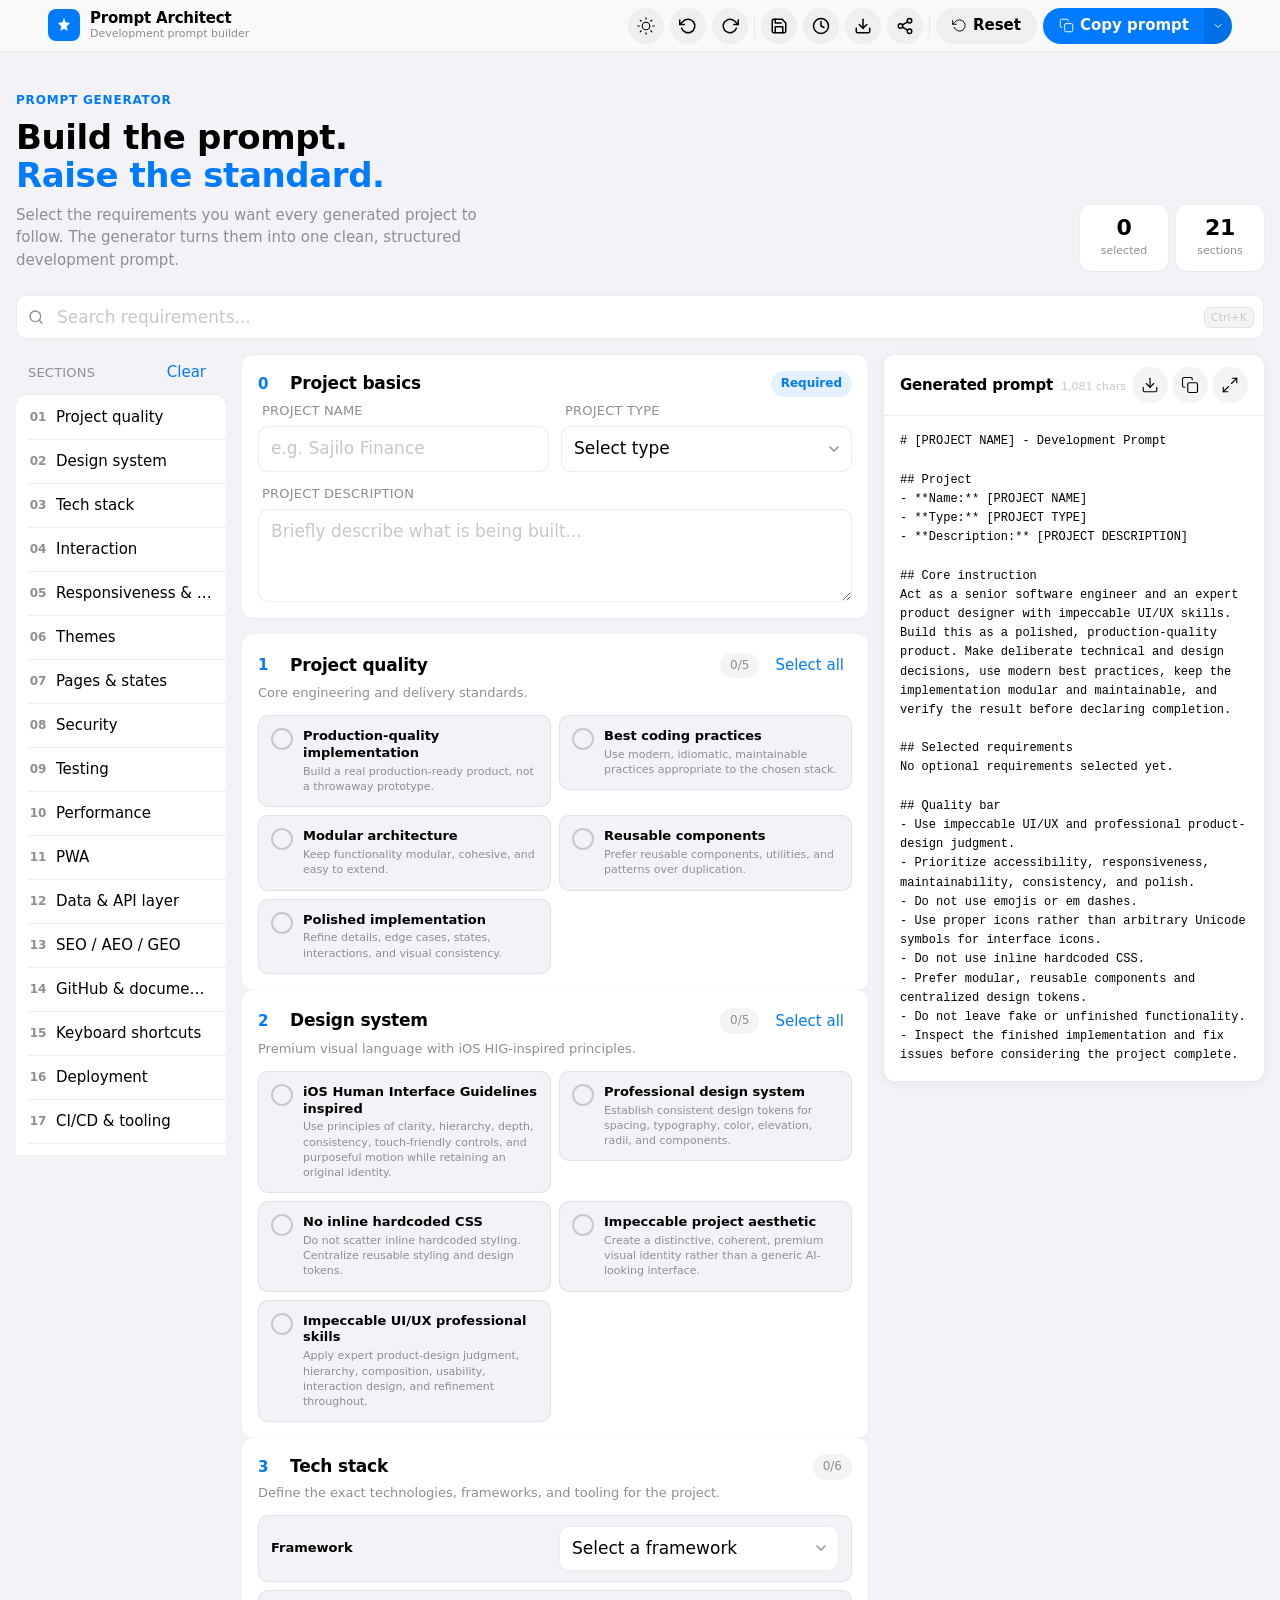
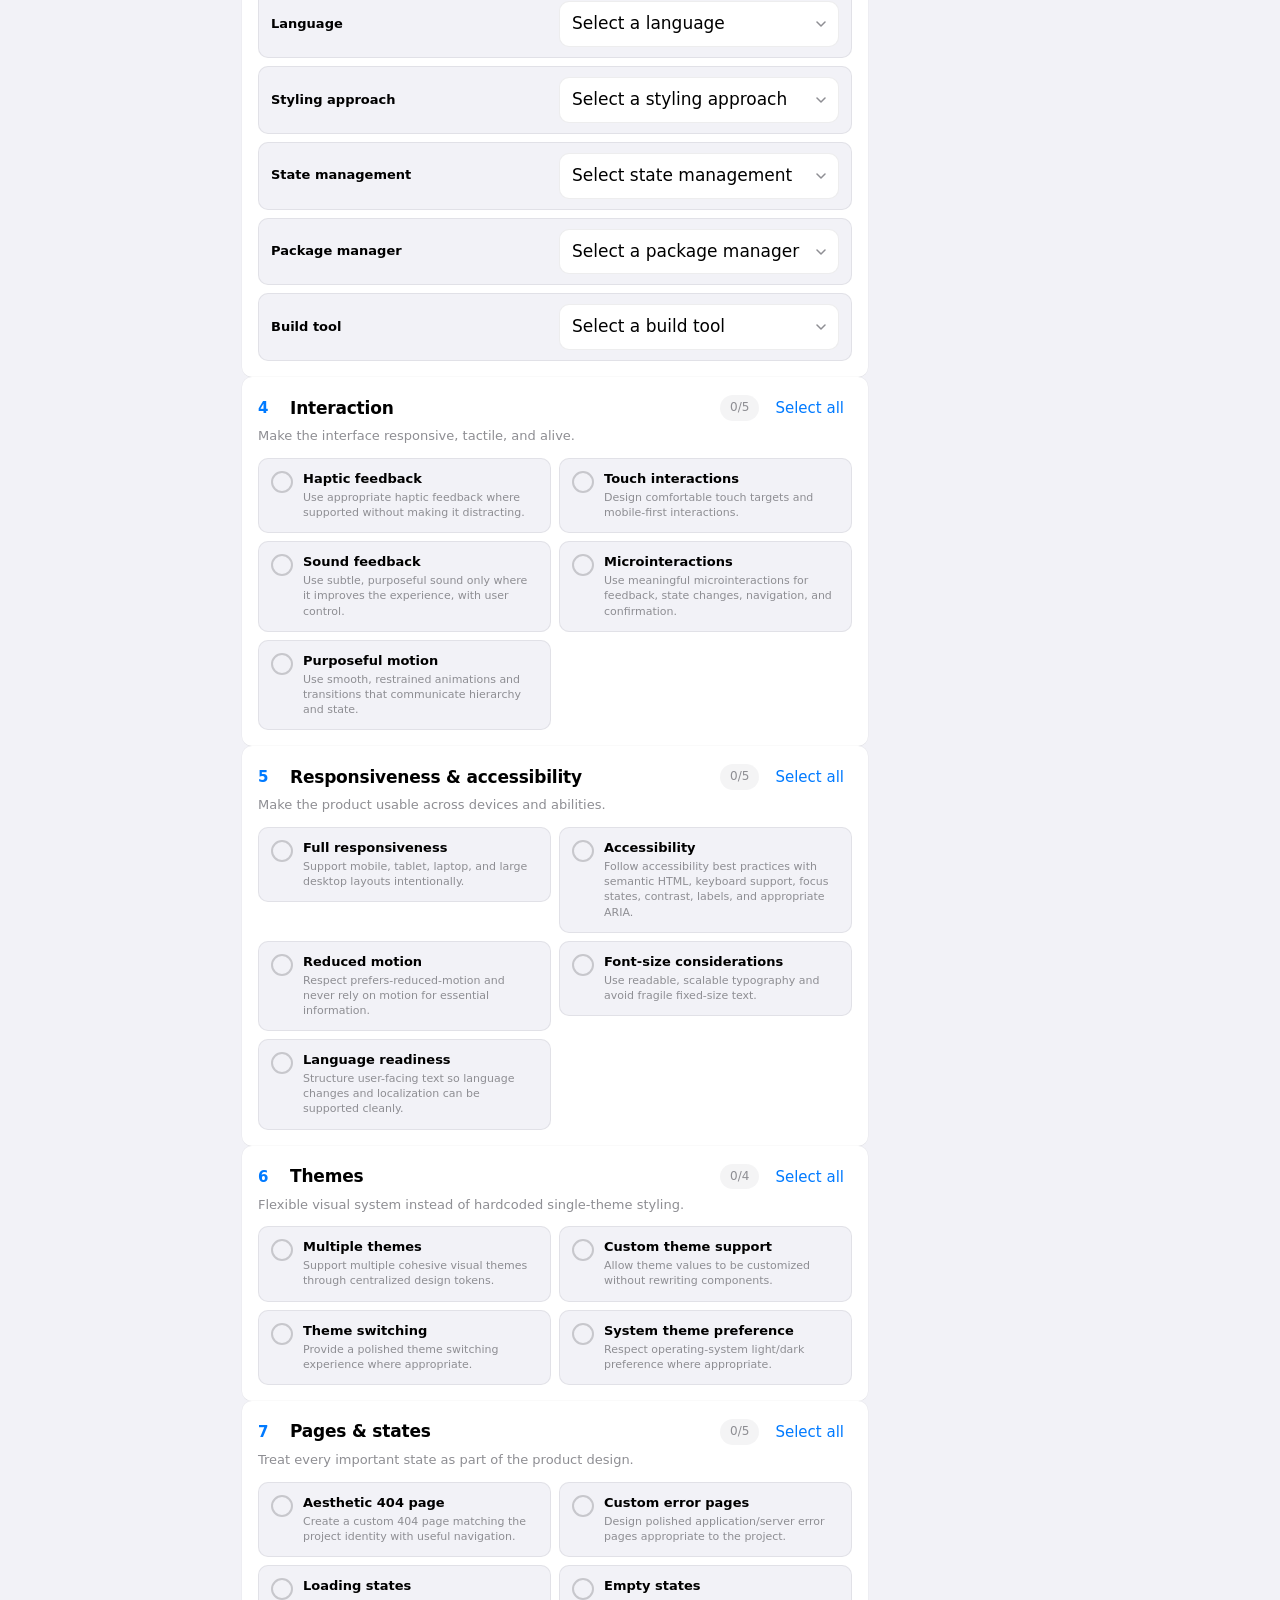
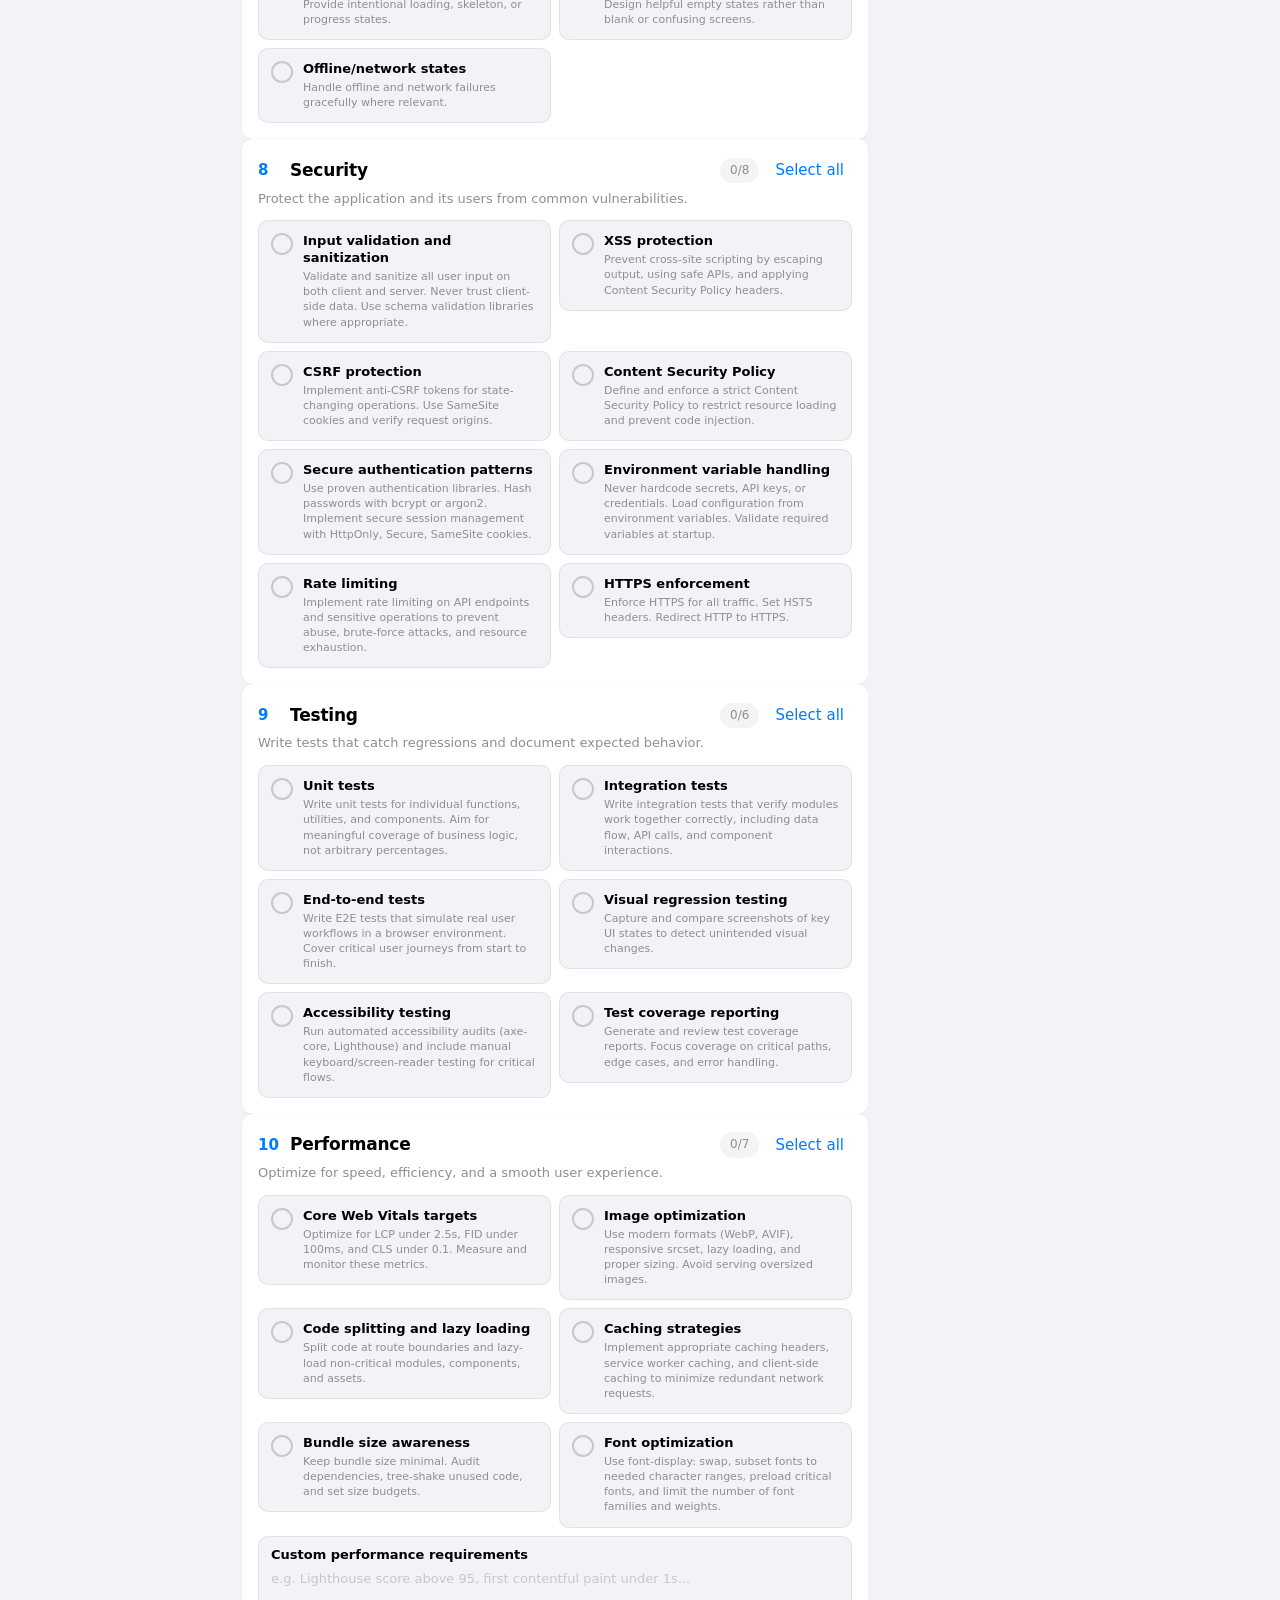
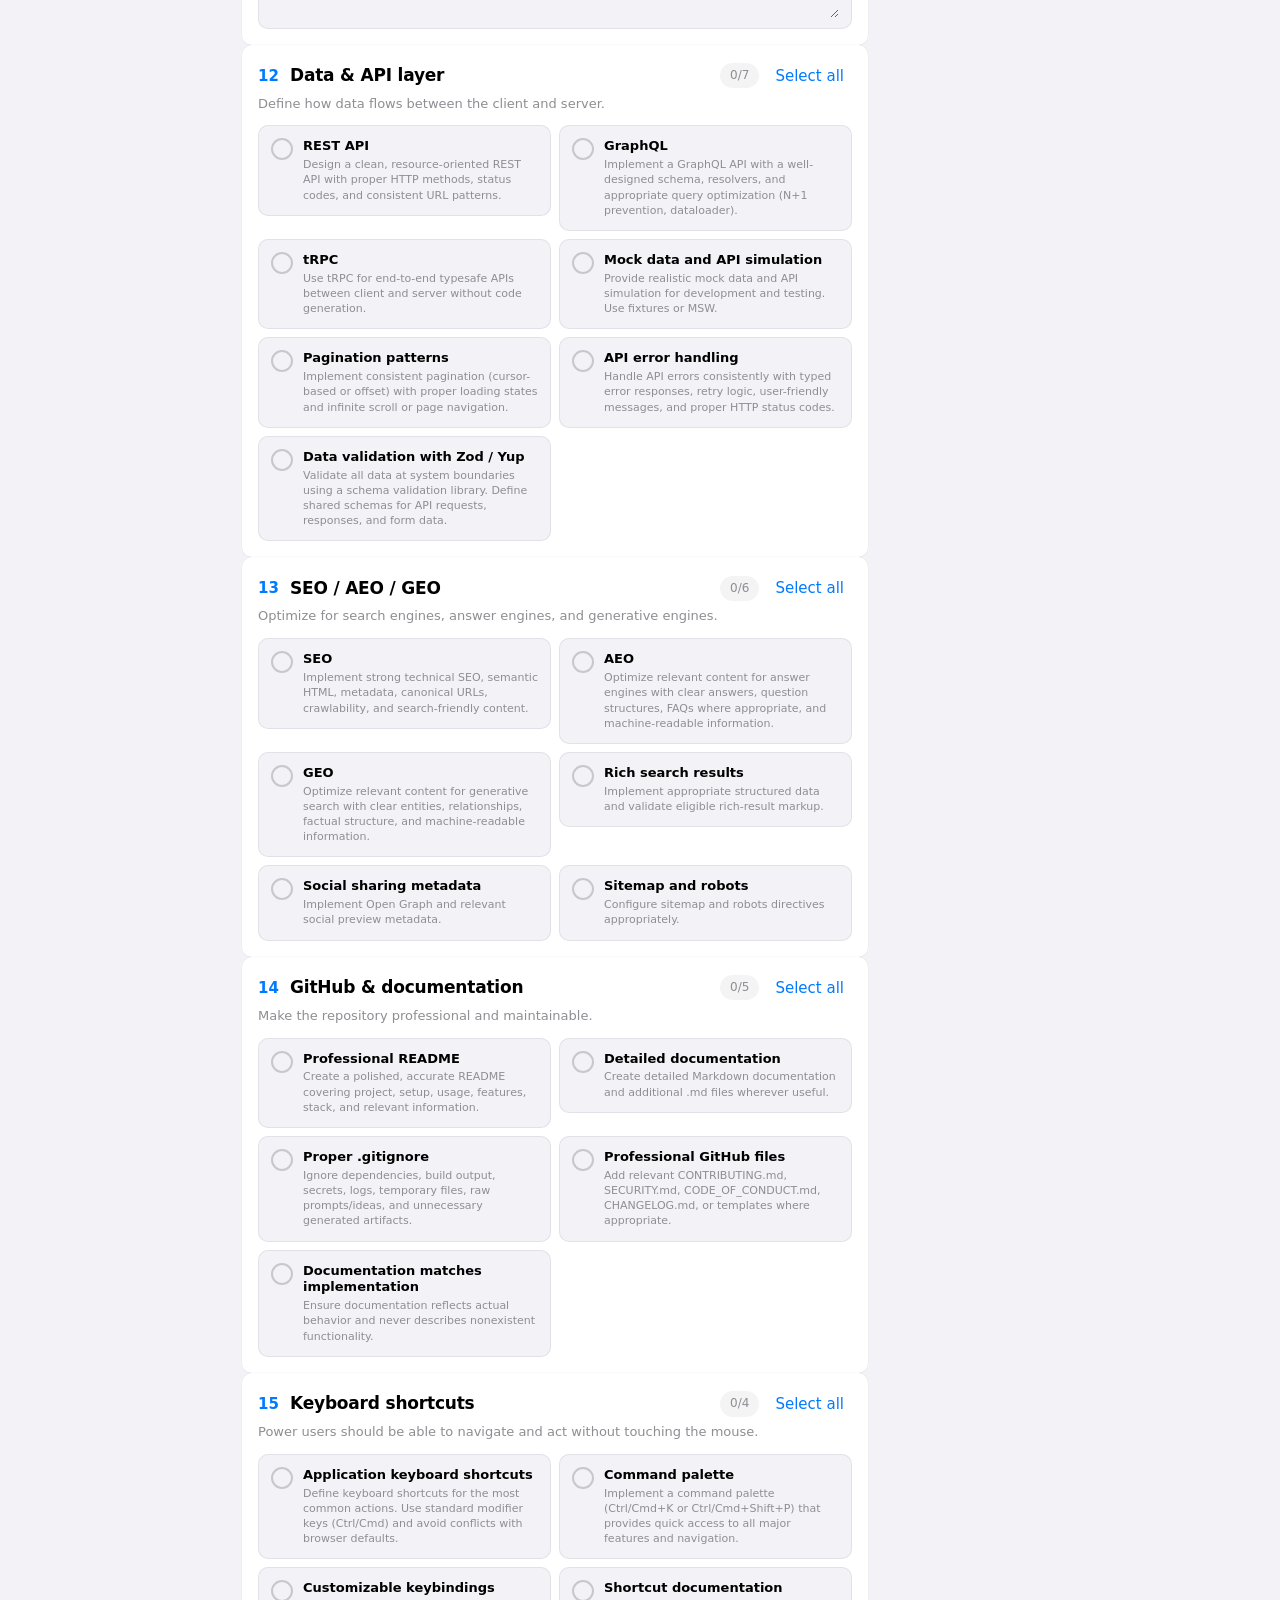
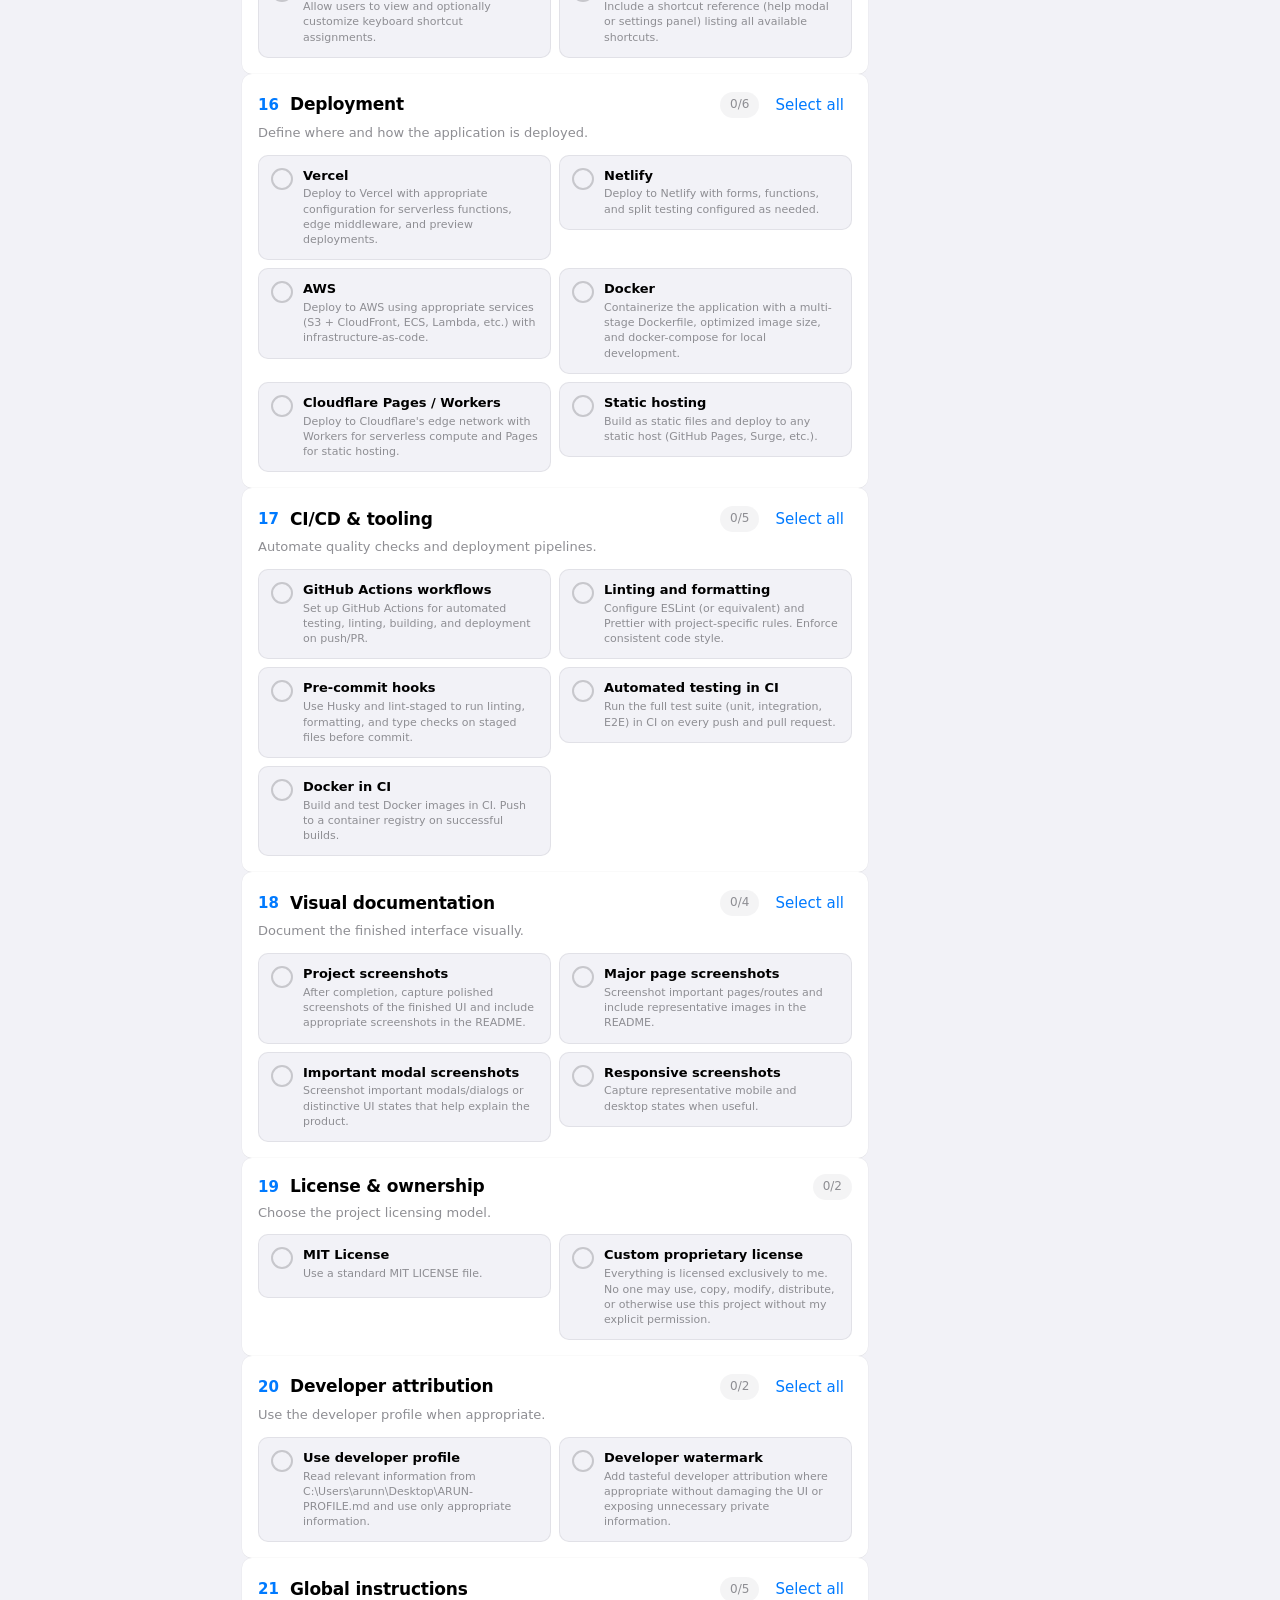
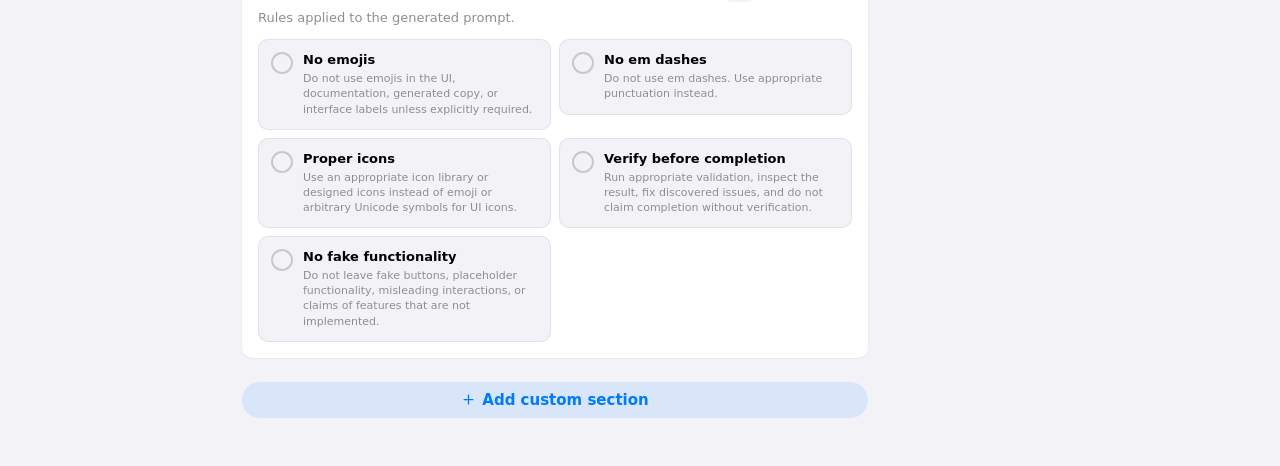
==== commit 98718229: "Expand Prompt Architect with 8 new requirement sections, mixed control types, and advanced features " ====
--- a/index.html
+++ b/index.html
@@ -20,6 +20,7 @@
   <link rel="stylesheet" href="css/preview.css">
   <link rel="stylesheet" href="css/circular-nav.css">
   <link rel="stylesheet" href="css/responsive.css">
+  <link rel="stylesheet" href="css/print.css" media="print">
 </head>
 <body>
 
@@ -47,15 +48,89 @@
           <svg><use href="icons/icons.svg#icon-preview"/></svg>
         </button>
 
+        <button class="icon-btn" id="undoBtn" aria-label="Undo" title="Undo (Ctrl+Z)">
+          <svg xmlns="http://www.w3.org/2000/svg" width="18" height="18" viewBox="0 0 24 24" fill="none" stroke="currentColor" stroke-width="2" stroke-linecap="round" stroke-linejoin="round"><polyline points="1 4 1 10 7 10"/><path d="M3.51 15a9 9 0 1 0 2.13-9.36L1 10"/></svg>
+        </button>
+
+        <button class="icon-btn" id="redoBtn" aria-label="Redo" title="Redo (Ctrl+Shift+Z)">
+          <svg xmlns="http://www.w3.org/2000/svg" width="18" height="18" viewBox="0 0 24 24" fill="none" stroke="currentColor" stroke-width="2" stroke-linecap="round" stroke-linejoin="round"><polyline points="23 4 23 10 17 10"/><path d="M20.49 15a9 9 0 1 1-2.12-9.36L23 10"/></svg>
+        </button>
+
+        <div class="navbar-divider"></div>
+
+        <div class="nav-popover-wrap" id="presetsWrap">
+          <button class="icon-btn" id="presetsBtn" aria-label="Presets" title="Saved presets">
+            <svg xmlns="http://www.w3.org/2000/svg" width="18" height="18" viewBox="0 0 24 24" fill="none" stroke="currentColor" stroke-width="2" stroke-linecap="round" stroke-linejoin="round"><path d="M19 21H5a2 2 0 0 1-2-2V5a2 2 0 0 1 2-2h11l5 5v11a2 2 0 0 1-2 2z"/><polyline points="17 21 17 13 7 13 7 21"/><polyline points="7 3 7 8 15 8"/></svg>
+          </button>
+          <div class="popover" id="presetsPopover">
+            <div class="popover-header">
+              <span class="popover-title">Presets</span>
+            </div>
+            <div class="popover-body" id="presetsList">
+              <div class="popover-empty">No saved presets yet.</div>
+            </div>
+            <div class="popover-footer">
+              <input class="popover-input" id="presetNameInput" type="text" placeholder="Preset name..." autocomplete="off">
+              <button class="btn btn--filled" id="savePresetBtn" style="height:32px; padding:0 12px; font-size:13px;">Save</button>
+            </div>
+          </div>
+        </div>
+
+        <div class="nav-popover-wrap" id="historyWrap">
+          <button class="icon-btn" id="historyBtn" aria-label="History" title="Prompt history">
+            <svg xmlns="http://www.w3.org/2000/svg" width="18" height="18" viewBox="0 0 24 24" fill="none" stroke="currentColor" stroke-width="2" stroke-linecap="round" stroke-linejoin="round"><circle cx="12" cy="12" r="10"/><polyline points="12 6 12 12 16 14"/></svg>
+          </button>
+          <div class="popover" id="historyPopover">
+            <div class="popover-header">
+              <span class="popover-title">History</span>
+              <button class="btn btn--plain" id="clearHistoryBtn" style="height:24px; font-size:12px;">Clear</button>
+            </div>
+            <div class="popover-body" id="historyList">
+              <div class="popover-empty">No history yet.</div>
+            </div>
+          </div>
+        </div>
+
+        <button class="icon-btn" id="importBtn" aria-label="Import prompt" title="Import and match prompt">
+          <svg xmlns="http://www.w3.org/2000/svg" width="18" height="18" viewBox="0 0 24 24" fill="none" stroke="currentColor" stroke-width="2" stroke-linecap="round" stroke-linejoin="round"><path d="M21 15v4a2 2 0 0 1-2 2H5a2 2 0 0 1-2-2v-4"/><polyline points="7 10 12 15 17 10"/><line x1="12" y1="15" x2="12" y2="3"/></svg>
+        </button>
+
+        <button class="icon-btn" id="shareBtn" aria-label="Share configuration" title="Copy shareable URL">
+          <svg xmlns="http://www.w3.org/2000/svg" width="18" height="18" viewBox="0 0 24 24" fill="none" stroke="currentColor" stroke-width="2" stroke-linecap="round" stroke-linejoin="round"><circle cx="18" cy="5" r="3"/><circle cx="6" cy="12" r="3"/><circle cx="18" cy="19" r="3"/><line x1="8.59" y1="13.51" x2="15.42" y2="17.49"/><line x1="15.41" y1="6.51" x2="8.59" y2="10.49"/></svg>
+        </button>
+
+        <div class="navbar-divider"></div>
+
         <button class="btn btn--ghost" id="resetBtn">
           <svg style="width:15px;height:15px"><use href="icons/icons.svg#icon-reset"/></svg>
           <span>Reset</span>
         </button>
 
-        <button class="btn btn--filled" id="copyBtn">
-          <svg style="width:15px;height:15px"><use href="icons/icons.svg#icon-copy"/></svg>
-          <span>Copy prompt</span>
-        </button>
+        <div class="export-group">
+          <button class="btn btn--filled" id="copyBtn">
+            <svg style="width:15px;height:15px"><use href="icons/icons.svg#icon-copy"/></svg>
+            <span>Copy prompt</span>
+          </button>
+          <button class="export-trigger" id="exportTrigger" aria-label="Export options" title="Export as...">
+            <svg xmlns="http://www.w3.org/2000/svg" width="12" height="12" viewBox="0 0 24 24" fill="none" stroke="currentColor" stroke-width="2" stroke-linecap="round" stroke-linejoin="round"><polyline points="6 9 12 15 18 9"/></svg>
+          </button>
+          <div class="popover" id="exportPopover" style="min-width:160px;">
+            <div class="popover-body" style="padding:4px;">
+              <button class="popover-item" data-format="markdown">
+                <span class="popover-item-name">Markdown (.md)</span>
+              </button>
+              <button class="popover-item" data-format="json">
+                <span class="popover-item-name">JSON (.json)</span>
+              </button>
+              <button class="popover-item" data-format="yaml">
+                <span class="popover-item-name">YAML (.yaml)</span>
+              </button>
+              <button class="popover-item" data-format="text">
+                <span class="popover-item-name">Plain text (.txt)</span>
+              </button>
+            </div>
+          </div>
+        </div>
       </div>
     </header>
 
@@ -151,6 +226,11 @@
           </article>
 
           <div id="sections"></div>
+
+          <button class="btn btn--tinted btn--full" id="addCustomSectionBtn" style="margin-top: var(--sp-8);">
+            <svg style="width:15px;height:15px" xmlns="http://www.w3.org/2000/svg" viewBox="0 0 24 24" fill="none" stroke="currentColor" stroke-width="2" stroke-linecap="round" stroke-linejoin="round"><line x1="12" y1="5" x2="12" y2="19"/><line x1="5" y1="12" x2="19" y2="12"/></svg>
+            <span>Add custom section</span>
+          </button>
         </section>
 
         <!-- Preview -->
@@ -189,6 +269,56 @@
     <!-- Toast -->
     <div id="toast" class="toast" role="status" aria-live="polite"></div>
 
+    <!-- Import Modal -->
+    <div class="modal-backdrop" id="importModal">
+      <div class="modal">
+        <div class="modal-header">
+          <h3 class="modal-title">Import prompt</h3>
+          <button class="icon-btn" id="importModalClose" aria-label="Close">
+            <svg><use href="icons/icons.svg#icon-close"/></svg>
+          </button>
+        </div>
+        <div class="modal-body">
+          <p style="font-size: var(--fs-footnote); color: var(--secondaryLabel); margin: 0 0 var(--sp-12);">Paste an existing development prompt below. The tool will scan for matching requirements and auto-select them.</p>
+          <textarea class="form-textarea" id="importTextarea" rows="10" placeholder="Paste your prompt here..."></textarea>
+          <div id="importResults" style="margin-top: var(--sp-12); display: none;">
+            <p style="font-size: var(--fs-footnote); color: var(--secondaryLabel); margin: 0 0 var(--sp-8);">Matched requirements:</p>
+            <div id="importMatchList" style="font-size: var(--fs-caption1); color: var(--label);"></div>
+          </div>
+        </div>
+        <div class="modal-footer">
+          <button class="btn btn--ghost" id="importCancelBtn">Cancel</button>
+          <button class="btn btn--filled" id="importMatchBtn">Match & apply</button>
+        </div>
+      </div>
+    </div>
+
+    <!-- Custom Section Modal -->
+    <div class="modal-backdrop" id="customSectionModal">
+      <div class="modal">
+        <div class="modal-header">
+          <h3 class="modal-title">Add custom section</h3>
+          <button class="icon-btn" id="customSectionModalClose" aria-label="Close">
+            <svg><use href="icons/icons.svg#icon-close"/></svg>
+          </button>
+        </div>
+        <div class="modal-body">
+          <div class="form-field" style="margin-bottom: var(--sp-12);">
+            <label class="form-label" for="customSectionTitle">Section title</label>
+            <input class="form-input" id="customSectionTitle" type="text" placeholder="e.g. Performance budgets" autocomplete="off">
+          </div>
+          <div class="form-field">
+            <label class="form-label" for="customSectionContent">Requirements (one per line)</label>
+            <textarea class="form-textarea" id="customSectionContent" rows="6" placeholder="Each line becomes a requirement in the generated prompt..."></textarea>
+          </div>
+        </div>
+        <div class="modal-footer">
+          <button class="btn btn--ghost" id="customSectionCancelBtn">Cancel</button>
+          <button class="btn btn--filled" id="customSectionSaveBtn">Add section</button>
+        </div>
+      </div>
+    </div>
+
   </div>
 
   <script src="js/features.js"></script>
--- a/css/components.css
+++ b/css/components.css
@@ -437,3 +437,436 @@
   margin-bottom: var(--sp-4);
 }
 
+
+/* ==========================================================================
+   Dropdown Tiles
+   ========================================================================== */
+
+.option--dropdown {
+  grid-column: 1 / -1;
+  display: grid;
+  grid-template-columns: 1fr 1fr;
+  gap: var(--sp-8);
+  align-items: center;
+  padding: var(--sp-10) var(--sp-12);
+  border: 0.5px solid var(--separator);
+  border-radius: var(--r-sm);
+  background: var(--systemBg);
+  transition: border-color var(--dur-fast) var(--ease),
+              background var(--dur-fast) var(--ease);
+}
+
+.option--dropdown:hover {
+  border-color: var(--secondaryLabel);
+}
+
+.option-dropdown-label {
+  display: flex;
+  align-items: center;
+  gap: var(--sp-8);
+}
+
+.option-dropdown-select {
+  width: 100%;
+  min-width: 0;
+}
+
+.option-dropdown-desc {
+  grid-column: 1 / -1;
+  font-size: var(--fs-caption1);
+  color: var(--secondaryLabel);
+  line-height: 1.35;
+  margin-top: calc(-1 * var(--sp-4));
+}
+
+
+/* ==========================================================================
+   Text Input Tiles
+   ========================================================================== */
+
+.option--text {
+  grid-column: 1 / -1;
+  display: grid;
+  gap: var(--sp-6);
+  padding: var(--sp-10) var(--sp-12);
+  border: 0.5px solid var(--separator);
+  border-radius: var(--r-sm);
+  background: var(--systemBg);
+  transition: border-color var(--dur-fast) var(--ease),
+              background var(--dur-fast) var(--ease);
+}
+
+.option--text:hover {
+  border-color: var(--secondaryLabel);
+}
+
+.option--text:focus-within {
+  border-color: var(--systemBlue);
+  box-shadow: 0 0 0 3.5px rgba(0,122,255,0.12);
+}
+
+.option-text-label {
+  display: flex;
+  align-items: center;
+}
+
+.option-textarea {
+  width: 100%;
+  min-height: 48px;
+  resize: vertical;
+  border: none;
+  background: transparent;
+  padding: 0;
+  font-size: var(--fs-footnote);
+  line-height: 1.4;
+  color: var(--label);
+}
+
+.option-textarea:focus {
+  outline: none;
+  box-shadow: none;
+}
+
+.option-textarea::placeholder {
+  color: var(--tertiaryLabel);
+}
+
+
+/* ==========================================================================
+   Conditional Section Visibility
+   ========================================================================== */
+
+.section-card--hidden {
+  display: none;
+}
+
+.nav-item--hidden {
+  display: none;
+}
+
+
+/* ==========================================================================
+   Popover
+   ========================================================================== */
+
+.popover {
+  position: absolute;
+  top: calc(100% + var(--sp-8));
+  right: 0;
+  z-index: 150;
+  min-width: 280px;
+  max-width: 380px;
+  max-height: 420px;
+  background: var(--elevatedBg);
+  border: 0.5px solid var(--separator);
+  border-radius: var(--r-md);
+  box-shadow: var(--shadowFloat);
+  overflow: hidden;
+  display: flex;
+  flex-direction: column;
+  opacity: 0;
+  transform: translateY(-8px) scale(0.96);
+  pointer-events: none;
+  transition: opacity var(--dur-fast) var(--ease),
+              transform var(--dur-fast) var(--ease);
+}
+
+.popover.open {
+  opacity: 1;
+  transform: translateY(0) scale(1);
+  pointer-events: auto;
+}
+
+.popover-header {
+  display: flex;
+  align-items: center;
+  justify-content: space-between;
+  padding: var(--sp-12) var(--sp-16);
+  border-bottom: 0.5px solid var(--separator);
+}
+
+.popover-title {
+  font-size: var(--fs-subhead);
+  font-weight: 600;
+  color: var(--label);
+}
+
+.popover-body {
+  overflow-y: auto;
+  flex: 1;
+  padding: var(--sp-8);
+}
+
+.popover-empty {
+  padding: var(--sp-24) var(--sp-16);
+  text-align: center;
+  color: var(--secondaryLabel);
+  font-size: var(--fs-footnote);
+}
+
+.popover-item {
+  display: flex;
+  align-items: center;
+  justify-content: space-between;
+  gap: var(--sp-8);
+  padding: var(--sp-10) var(--sp-12);
+  border-radius: var(--r-sm);
+  cursor: pointer;
+  transition: background var(--dur-fast) var(--ease);
+  width: 100%;
+  border: none;
+  background: transparent;
+  font-family: var(--font-system);
+  text-align: left;
+}
+
+.popover-item[data-format] {
+  color: var(--label);
+  font-size: var(--fs-footnote);
+  font-weight: 400;
+}
+
+.popover-item:hover {
+  background: var(--quaternaryFill);
+}
+
+.popover-item-info {
+  min-width: 0;
+  flex: 1;
+}
+
+.popover-item-name {
+  font-size: var(--fs-footnote);
+  font-weight: 500;
+  color: var(--label);
+  white-space: nowrap;
+  overflow: hidden;
+  text-overflow: ellipsis;
+}
+
+.popover-item-meta {
+  font-size: var(--fs-caption2);
+  color: var(--secondaryLabel);
+  margin-top: var(--sp-2);
+}
+
+.popover-item-actions {
+  display: flex;
+  gap: var(--sp-4);
+  flex-shrink: 0;
+}
+
+.popover-footer {
+  padding: var(--sp-8) var(--sp-12);
+  border-top: 0.5px solid var(--separator);
+  display: flex;
+  gap: var(--sp-8);
+}
+
+.popover-input {
+  flex: 1;
+  height: 32px;
+  padding: 0 var(--sp-10);
+  background: var(--secondaryBg);
+  border: 0.5px solid var(--separator);
+  border-radius: var(--r-sm);
+  font-size: var(--fs-footnote);
+  color: var(--label);
+  outline: none;
+}
+
+.popover-input:focus {
+  border-color: var(--systemBlue);
+  box-shadow: 0 0 0 3px rgba(0,122,255,0.12);
+}
+
+.popover-input::placeholder {
+  color: var(--tertiaryLabel);
+}
+
+
+/* ==========================================================================
+   Modal
+   ========================================================================== */
+
+.modal-backdrop {
+  position: fixed;
+  inset: 0;
+  z-index: 300;
+  background: rgba(0, 0, 0, 0.4);
+  backdrop-filter: blur(4px);
+  -webkit-backdrop-filter: blur(4px);
+  display: flex;
+  align-items: center;
+  justify-content: center;
+  padding: var(--sp-24);
+  opacity: 0;
+  pointer-events: none;
+  transition: opacity var(--dur) var(--ease);
+}
+
+.modal-backdrop.open {
+  opacity: 1;
+  pointer-events: auto;
+}
+
+.modal {
+  width: 100%;
+  max-width: 560px;
+  max-height: 80vh;
+  background: var(--elevatedBg);
+  border-radius: var(--r-lg);
+  box-shadow: var(--shadowFloat);
+  display: flex;
+  flex-direction: column;
+  overflow: hidden;
+  transform: translateY(16px) scale(0.96);
+  transition: transform var(--dur) var(--ease);
+}
+
+.modal-backdrop.open .modal {
+  transform: translateY(0) scale(1);
+}
+
+.modal-header {
+  display: flex;
+  align-items: center;
+  justify-content: space-between;
+  padding: var(--sp-16) var(--sp-20);
+  border-bottom: 0.5px solid var(--separator);
+}
+
+.modal-title {
+  font-size: var(--fs-headline);
+  font-weight: 600;
+  color: var(--label);
+  margin: 0;
+}
+
+.modal-body {
+  flex: 1;
+  overflow-y: auto;
+  padding: var(--sp-20);
+}
+
+.modal-body .form-textarea {
+  min-height: 160px;
+}
+
+.modal-footer {
+  display: flex;
+  align-items: center;
+  justify-content: flex-end;
+  gap: var(--sp-8);
+  padding: var(--sp-12) var(--sp-20);
+  border-top: 0.5px solid var(--separator);
+}
+
+
+/* ==========================================================================
+   Export Split Button
+   ========================================================================== */
+
+.export-group {
+  position: relative;
+  display: inline-flex;
+}
+
+.export-group .btn--filled {
+  border-top-right-radius: 0;
+  border-bottom-right-radius: 0;
+}
+
+.export-trigger {
+  width: 28px;
+  height: 36px;
+  display: inline-flex;
+  align-items: center;
+  justify-content: center;
+  border: none;
+  border-radius: 0 var(--r-full) var(--r-full) 0;
+  background: #0070e6;
+  color: #fff;
+  cursor: pointer;
+  margin-left: -1px;
+  transition: background var(--dur-fast) var(--ease);
+}
+
+.export-trigger:hover {
+  background: #005bb5;
+}
+
+.export-trigger svg {
+  width: 12px;
+  height: 12px;
+  stroke: currentColor;
+  fill: none;
+  stroke-width: 2;
+}
+
+
+/* ==========================================================================
+   Navbar Divider
+   ========================================================================== */
+
+.navbar-divider {
+  width: 1px;
+  height: 24px;
+  background: var(--separator);
+  flex-shrink: 0;
+}
+
+.nav-popover-wrap {
+  position: relative;
+}
+
+
+/* ==========================================================================
+   Custom Sections
+   ========================================================================== */
+
+.custom-section-card {
+  background: var(--secondaryBg);
+  border-radius: var(--r-sm);
+  box-shadow: var(--shadowCard);
+  padding: var(--sp-16);
+  transition: background var(--dur) var(--ease),
+              box-shadow var(--dur) var(--ease);
+}
+
+.custom-section-card:hover {
+  box-shadow: var(--shadowElevated);
+}
+
+.custom-section-list {
+  margin: var(--sp-8) 0 0;
+  padding: 0;
+  list-style: none;
+  display: grid;
+  gap: var(--sp-6);
+}
+
+.custom-section-list li {
+  position: relative;
+  padding: var(--sp-8) var(--sp-10) var(--sp-8) var(--sp-24);
+  background: var(--systemBg);
+  border: 0.5px solid var(--separator);
+  border-radius: var(--r-xs);
+  font-size: var(--fs-footnote);
+  line-height: 1.4;
+  color: var(--label);
+}
+
+.custom-section-list li::before {
+  content: "";
+  position: absolute;
+  left: var(--sp-10);
+  top: 50%;
+  transform: translateY(-50%);
+  width: 6px;
+  height: 6px;
+  border-radius: 50%;
+  background: var(--systemBlue);
+  opacity: 0.7;
+}
+
--- a/css/responsive.css
+++ b/css/responsive.css
@@ -119,6 +119,14 @@
   .navbar-title small { display: none; }
   .navbar-actions .btn span { display: none; }
   .navbar-actions .btn { padding: 0 var(--sp-10); }
+
+  /* Hide dividers and less-critical buttons on mobile */
+  .navbar-divider { display: none; }
+  #undoBtn, #redoBtn { display: none; }
+
+  /* Simplify export group on mobile */
+  .export-group .btn span { display: none; }
+  .export-group .btn { padding: 0 var(--sp-10); }
 }
 
 
@@ -141,4 +149,33 @@
   .stat-value { font-size: var(--fs-title3); }
 
   .navbar-actions .btn--ghost { display: none; }
+
+  /* Popovers go full-width on small screens */
+  .popover {
+    position: fixed;
+    left: var(--sp-8);
+    right: var(--sp-8);
+    min-width: auto;
+    max-width: none;
+    top: auto;
+    bottom: var(--sp-8);
+    max-height: 60vh;
+    border-radius: var(--r-md) var(--r-md) 0 0;
+  }
+
+  /* Modal full-width on small screens */
+  .modal-backdrop {
+    padding: var(--sp-8);
+    align-items: flex-end;
+  }
+
+  .modal {
+    max-height: 85vh;
+    border-radius: var(--r-md) var(--r-md) 0 0;
+  }
+
+  /* Option dropdown single-column */
+  .option--dropdown {
+    grid-template-columns: 1fr;
+  }
 }
--- a/css/print.css
+++ b/css/print.css
@@ -0,0 +1,133 @@
+/* ==========================================================================
+   Print Styles
+   ========================================================================== */
+
+@media print {
+  *,
+  *::before,
+  *::after {
+    background: transparent !important;
+    color: #000 !important;
+    box-shadow: none !important;
+    text-shadow: none !important;
+  }
+
+  body {
+    font-size: 12pt;
+    line-height: 1.5;
+  }
+
+  /* Hide non-printable elements */
+  .navbar,
+  .sidebar,
+  .circular-nav,
+  .search-bar,
+  .hero,
+  .preview-header-actions,
+  .preview-grab,
+  .toast,
+  .icon-btn,
+  .select-all-btn,
+  .btn,
+  .preview-backdrop,
+  .preview-fullscreen-backdrop,
+  .modal-backdrop,
+  .popover,
+  [data-toggle-preview] {
+    display: none !important;
+  }
+
+  /* Layout */
+  .app {
+    display: block;
+  }
+
+  .container {
+    max-width: 100%;
+    padding: 0;
+    margin: 0;
+  }
+
+  .workspace {
+    display: block;
+  }
+
+  .builder {
+    display: block;
+  }
+
+  .preview {
+    display: block;
+    position: static;
+    width: 100%;
+    border: none;
+    padding: 0;
+    margin-top: 24pt;
+    page-break-before: always;
+  }
+
+  .preview-output {
+    white-space: pre-wrap;
+    word-wrap: break-word;
+    font-size: 11pt;
+    border: 1pt solid #ccc;
+    padding: 12pt;
+    border-radius: 4pt;
+  }
+
+  /* Cards */
+  .section-card {
+    border: 0.5pt solid #ddd;
+    border-radius: 4pt;
+    padding: 12pt;
+    margin-bottom: 12pt;
+    page-break-inside: avoid;
+    box-shadow: none;
+    opacity: 1;
+    transform: none;
+    animation: none;
+  }
+
+  .section-card--hidden {
+    display: none !important;
+  }
+
+  /* Option tiles */
+  .option-input:checked + .option-label {
+    border-color: #007AFF;
+    background: rgba(0, 122, 255, 0.08);
+  }
+
+  .option-label {
+    border: 0.5pt solid #ccc;
+    min-height: auto;
+    padding: 6pt;
+  }
+
+  .option--dropdown,
+  .option--text {
+    border: 0.5pt solid #ccc;
+    padding: 6pt;
+  }
+
+  /* Links */
+  a[href]::after {
+    content: " (" attr(href) ")";
+    font-size: 10pt;
+    color: #666;
+  }
+
+  /* Headings */
+  h1, h2, h3, h4 {
+    page-break-after: avoid;
+  }
+
+  /* Project card */
+  .project-card .fields-grid {
+    display: block;
+  }
+
+  .project-card .form-field {
+    margin-bottom: 8pt;
+  }
+}
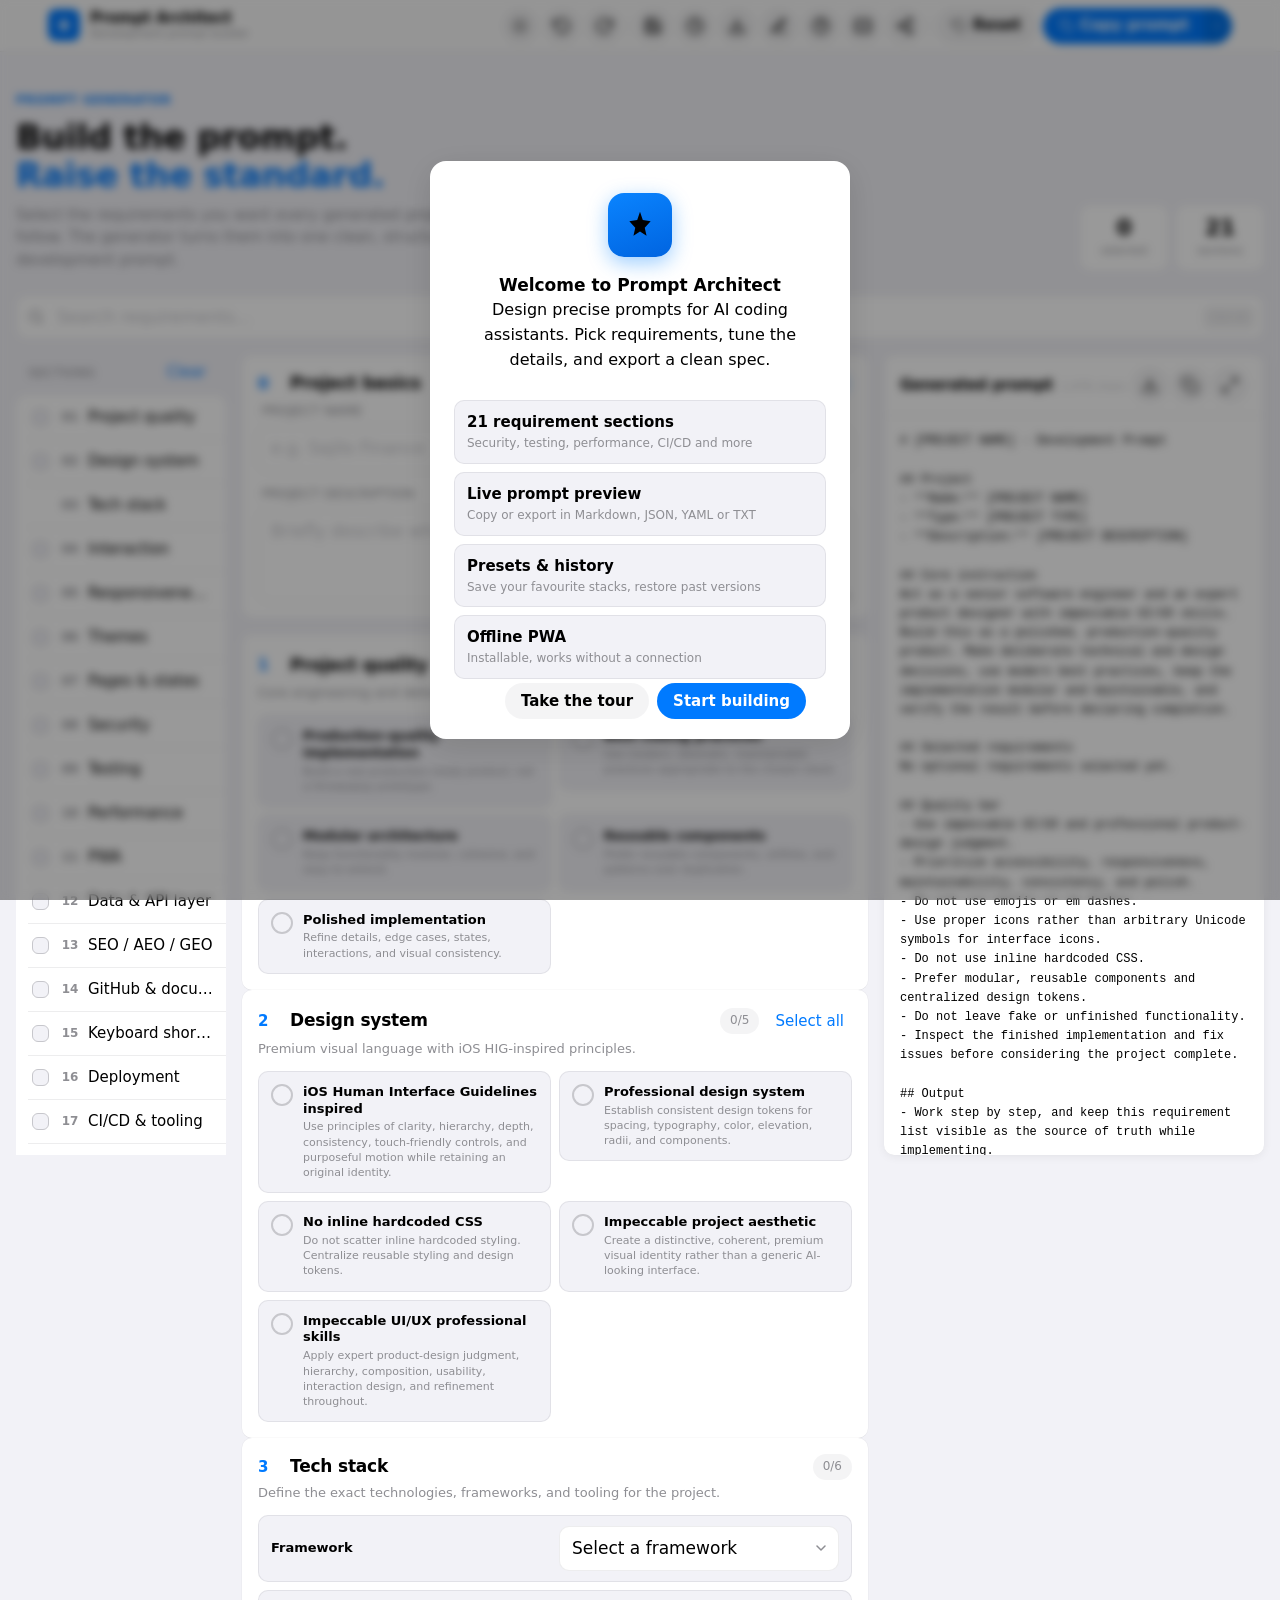
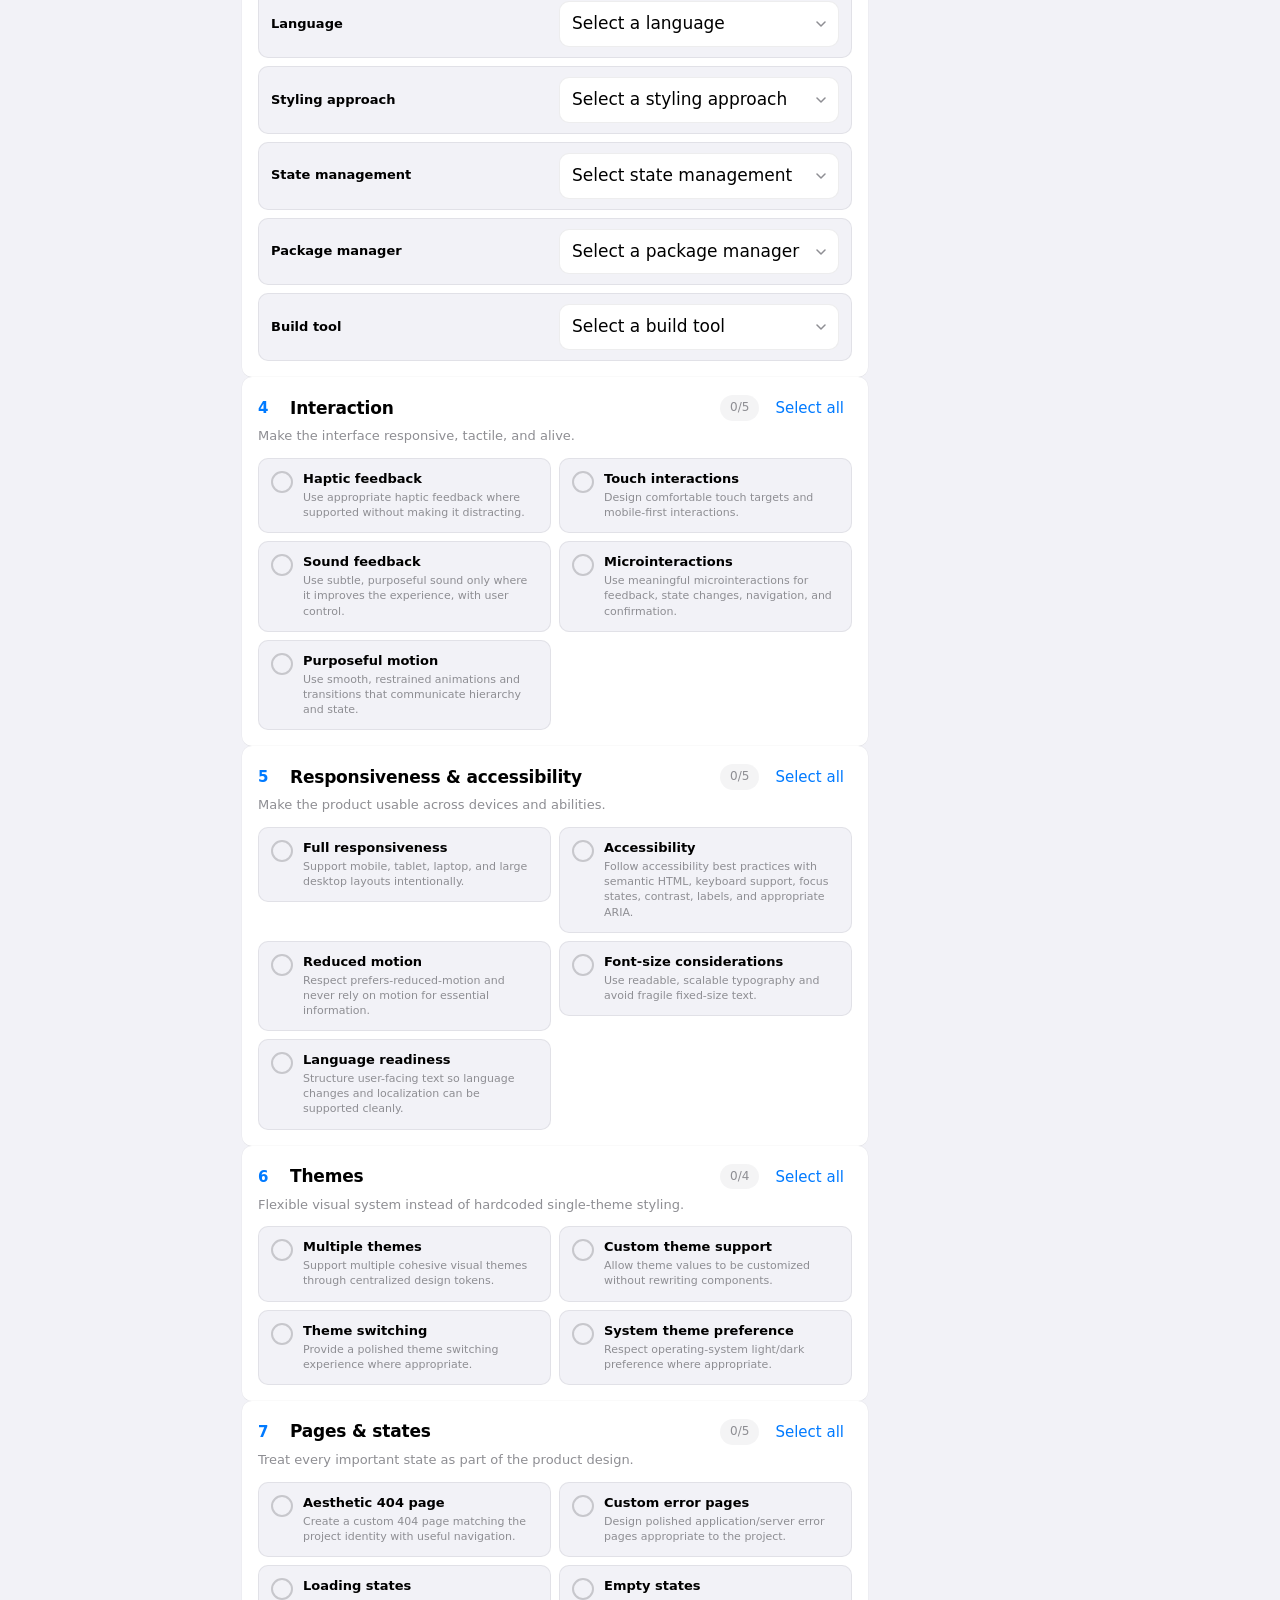
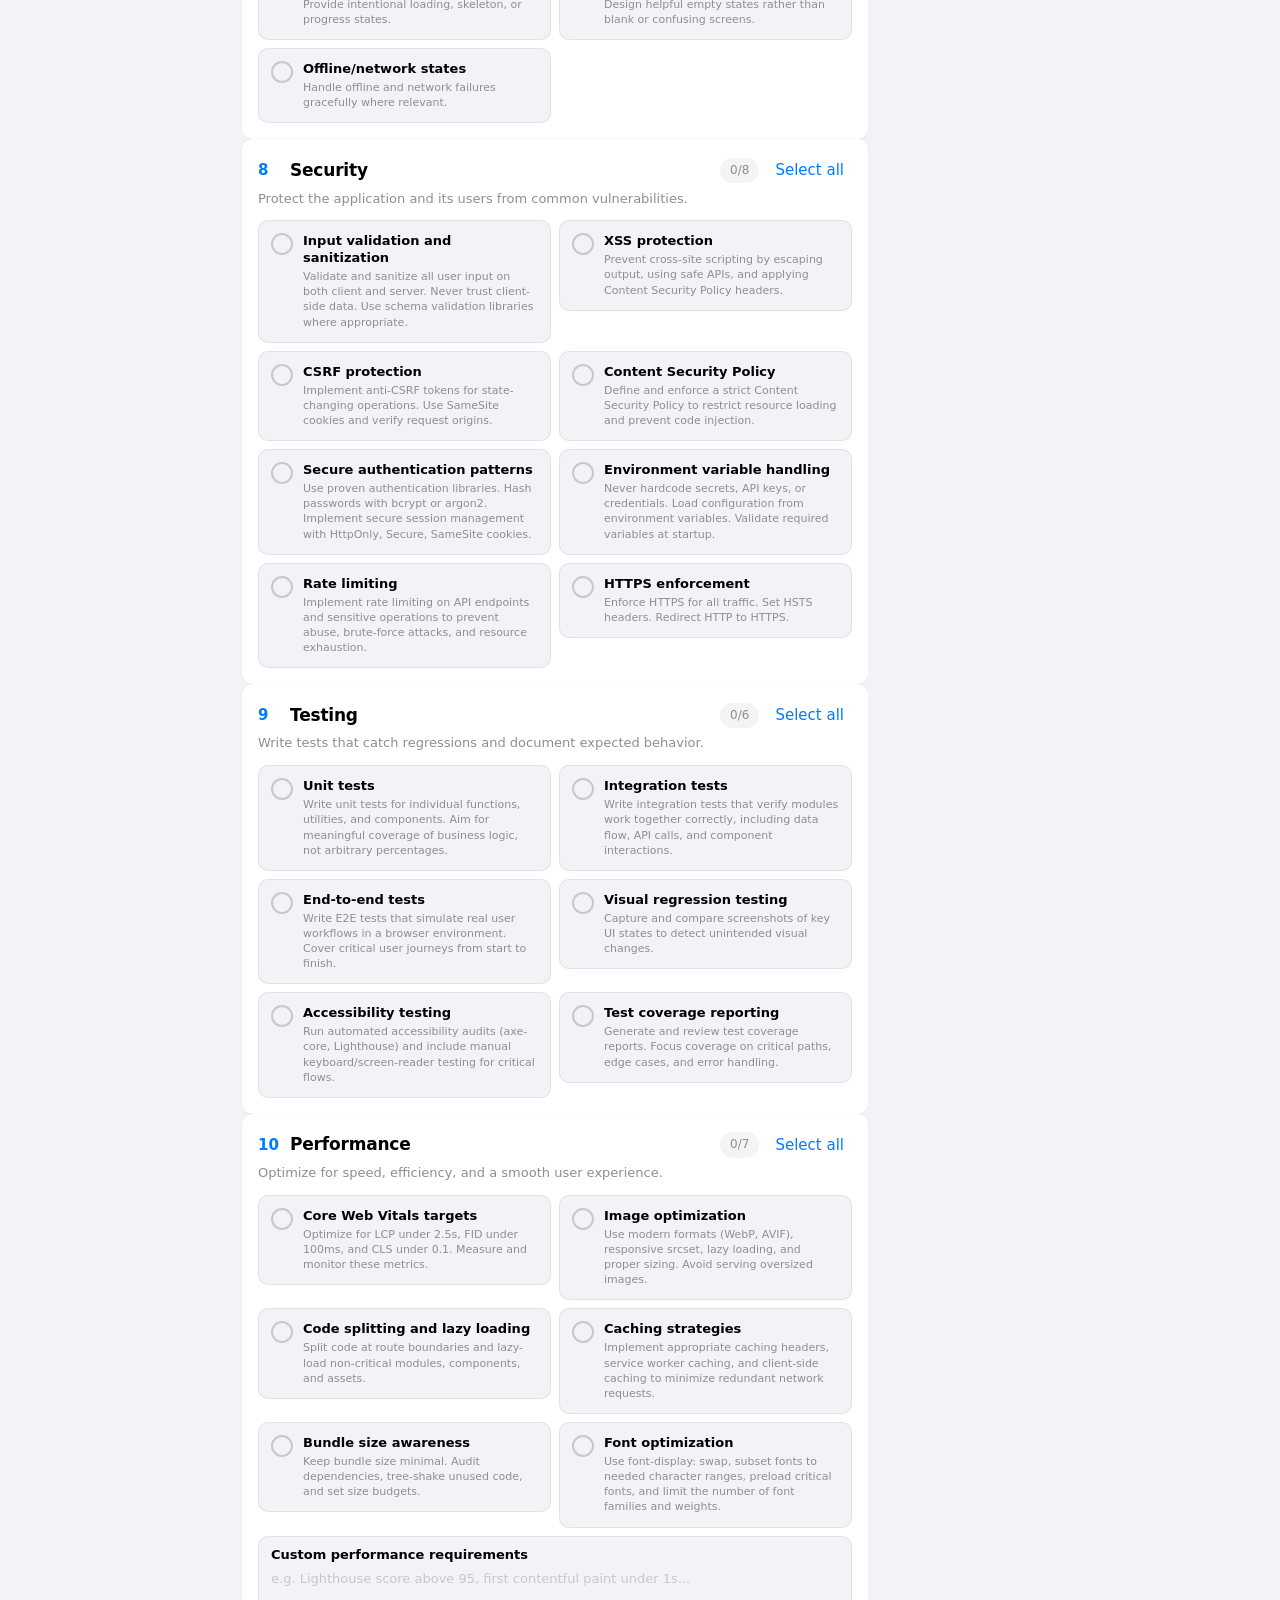
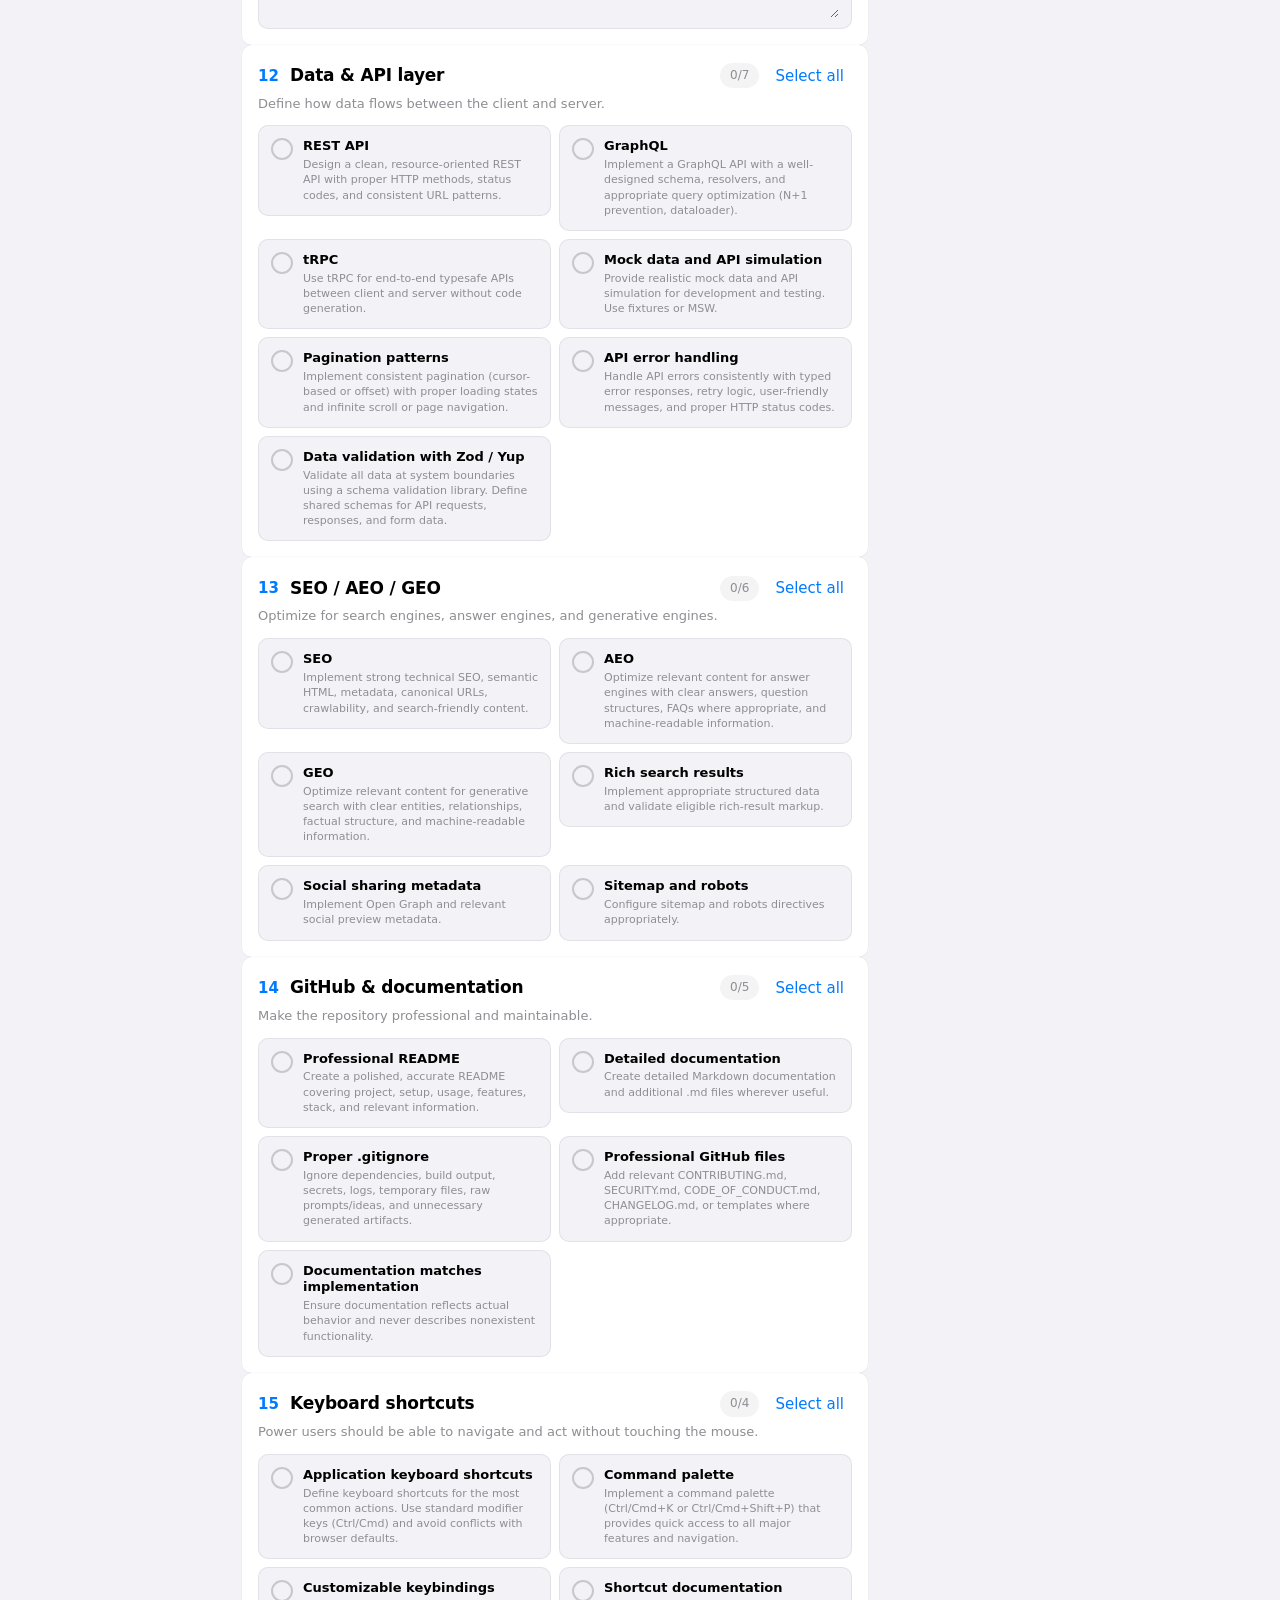
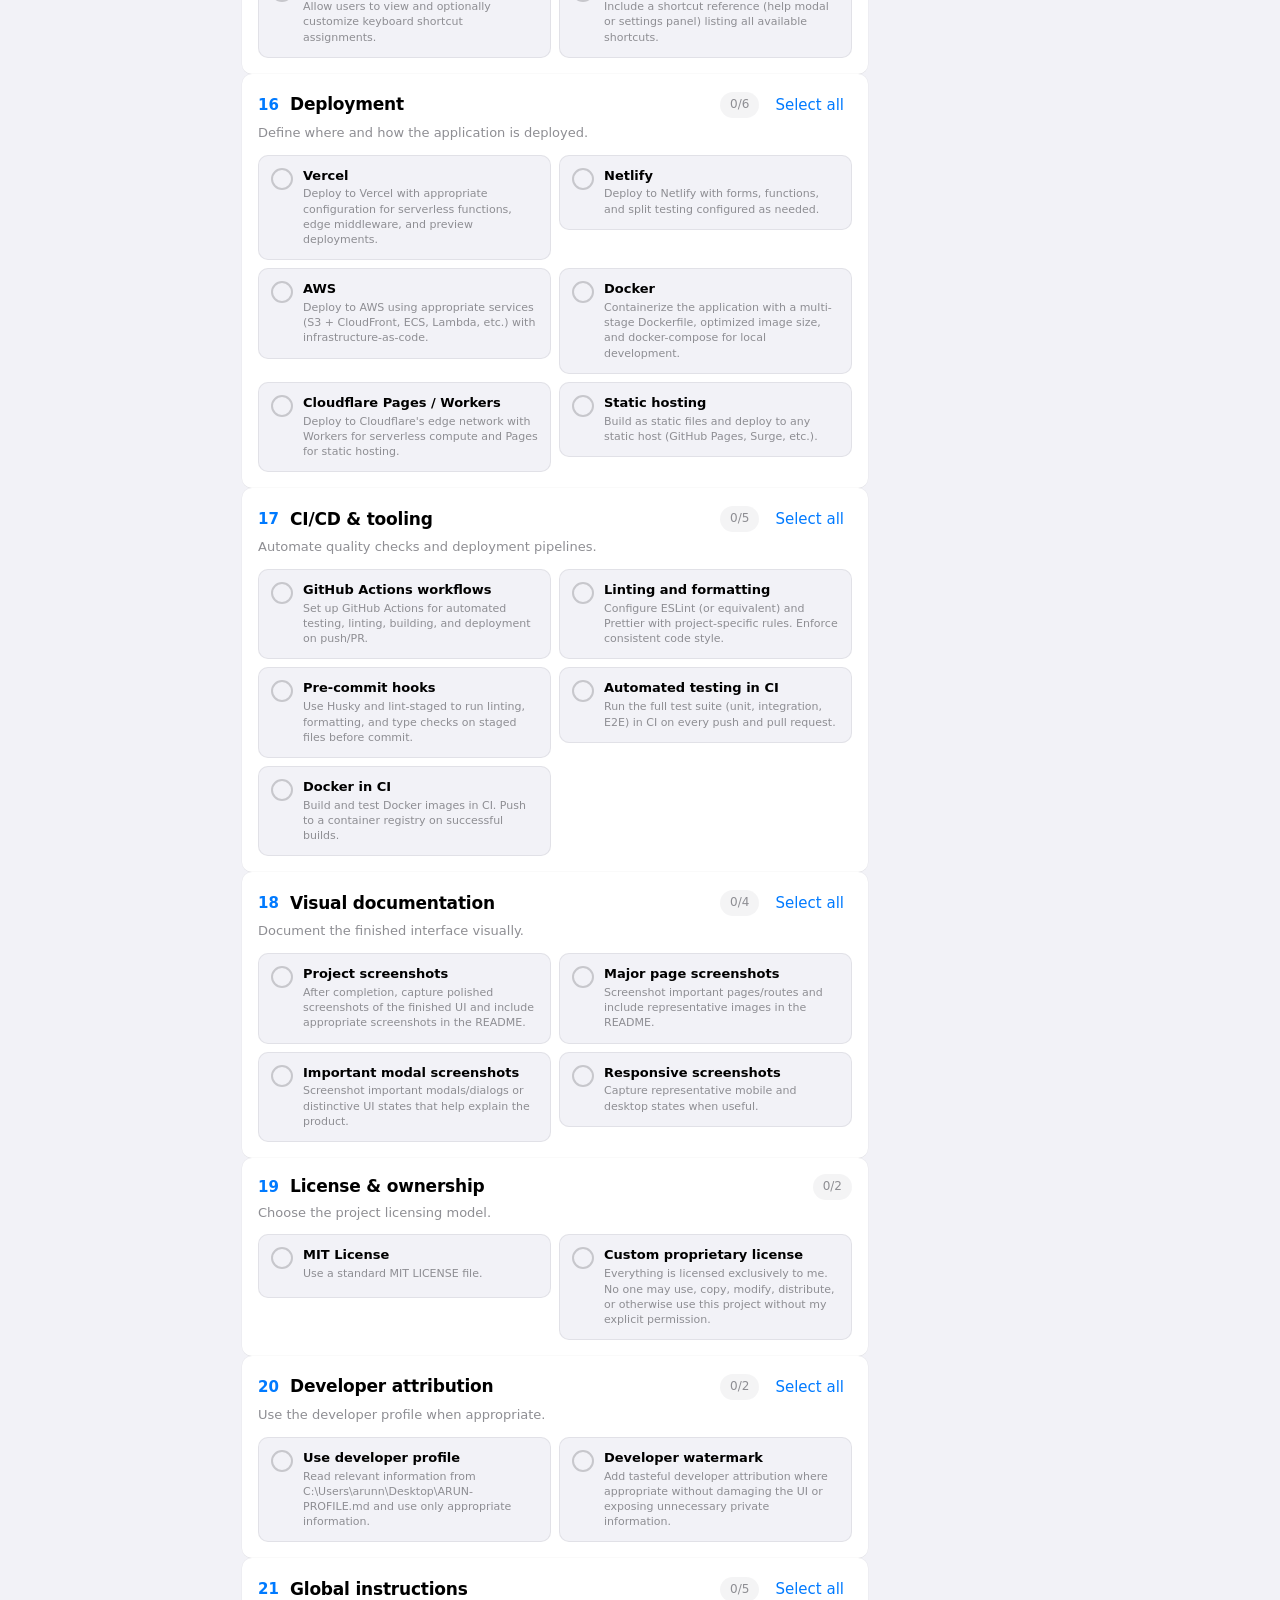
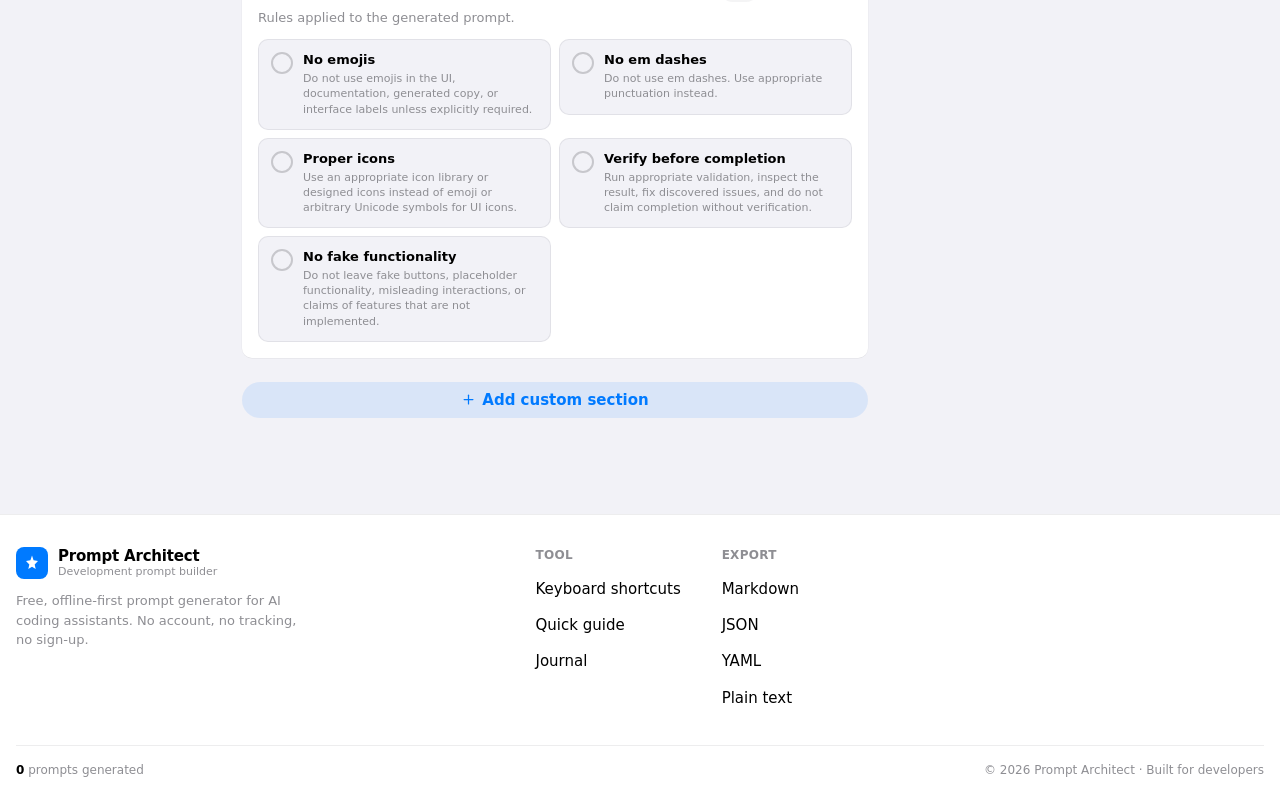
==== commit 46c00e28: "Add PWA, SEO, sidebar select-all, keyboard shortcuts, factory presets, journal, guide, and footer" ====
--- a/index.html
+++ b/index.html
@@ -3,11 +3,58 @@
 <head>
   <meta charset="utf-8">
   <meta name="viewport" content="width=device-width, initial-scale=1, viewport-fit=cover">
-  <meta name="description" content="Prompt Architect: generate polished, production-ready software development prompts from reusable requirements.">
+  <title>Prompt Architect — Build precise AI development prompts</title>
+
+  <!-- Primary SEO -->
+  <meta name="description" content="Free prompt generator that turns reusable requirements into one clean, production-ready development prompt for AI coding assistants (Claude, Cursor, Copilot, Codex). Checkboxes, tech-stack dropdowns, presets, exports, keyboard shortcuts.">
+  <meta name="keywords" content="prompt generator, AI coding prompt, development prompt, prompt template, software requirements, Claude prompt, Cursor prompt, prompt builder, prompt architect">
+  <meta name="author" content="Prompt Architect">
+  <meta name="robots" content="index, follow">
+  <link rel="canonical" href="https://prompt-architect.example.com/">
   <meta name="theme-color" content="#F2F2F7">
+
+  <!-- PWA / Mobile -->
   <meta name="apple-mobile-web-app-capable" content="yes">
+  <meta name="mobile-web-app-capable" content="yes">
   <meta name="apple-mobile-web-app-status-bar-style" content="default">
-  <title>Prompt Architect</title>
+  <meta name="apple-mobile-web-app-title" content="Prompt Architect">
+  <link rel="manifest" href="manifest.json">
+  <link rel="apple-touch-icon" href="icons/pwa/apple-touch-icon.png">
+  <link rel="icon" type="image/png" sizes="192x192" href="icons/pwa/icon-192.png">
+  <link rel="shortcut icon" href="icons/icons.svg">
+
+  <!-- Open Graph (Facebook, LinkedIn, iMessage) -->
+  <meta property="og:type" content="website">
+  <meta property="og:url" content="https://prompt-architect.example.com/">
+  <meta property="og:site_name" content="Prompt Architect">
+  <meta property="og:title" content="Prompt Architect — Build precise AI development prompts">
+  <meta property="og:description" content="Turn reusable requirements into one clean, production-ready development prompt for any AI coding assistant. Checkboxes, tech-stack dropdowns, presets, and one-click export.">
+  <meta property="og:image" content="icons/pwa/icon-512.png">
+  <meta property="og:image:width" content="512">
+  <meta property="og:image:height" content="512">
+  <meta property="og:image:alt" content="Prompt Architect logo">
+
+  <!-- Twitter Card -->
+  <meta name="twitter:card" content="summary">
+  <meta name="twitter:title" content="Prompt Architect — Build precise AI development prompts">
+  <meta name="twitter:description" content="A free prompt generator that assembles production-ready development prompts for AI coding assistants from reusable requirements.">
+  <meta name="twitter:image" content="icons/pwa/icon-512.png">
+
+  <!-- Structured data (AEO / rich results) -->
+  <script type="application/ld+json">
+  {
+    "@context": "https://schema.org",
+    "@type": "WebApplication",
+    "name": "Prompt Architect",
+    "url": "https://prompt-architect.example.com/",
+    "applicationCategory": "DeveloperApplication",
+    "operatingSystem": "Any",
+    "description": "Free prompt generator that assembles a clean, production-ready development prompt for AI coding assistants from reusable requirement checklists.",
+    "offers": { "@type": "Offer", "price": "0", "priceCurrency": "USD" },
+    "featureList": "Requirement checklists, tech-stack dropdowns, text inputs, presets, prompt history, undo/redo, Markdown/JSON/YAML export, paste-and-match import, keyboard shortcuts, offline PWA",
+    "creator": { "@type": "Organization", "name": "Prompt Architect" }
+  }
+  </script>
 
   <link rel="stylesheet" href="css/tokens.css">
   <link rel="stylesheet" href="css/base.css">
@@ -20,6 +67,7 @@
   <link rel="stylesheet" href="css/preview.css">
   <link rel="stylesheet" href="css/circular-nav.css">
   <link rel="stylesheet" href="css/responsive.css">
+  <link rel="stylesheet" href="css/extras.css">
   <link rel="stylesheet" href="css/print.css" media="print">
 </head>
 <body>
@@ -73,6 +121,10 @@
               <input class="popover-input" id="presetNameInput" type="text" placeholder="Preset name..." autocomplete="off">
               <button class="btn btn--filled" id="savePresetBtn" style="height:32px; padding:0 12px; font-size:13px;">Save</button>
             </div>
+            <div class="popover-actions">
+              <button class="popover-action" id="presetExportBtn">Export presets</button>
+              <button class="popover-action" id="presetImportBtn">Import presets...</button>
+            </div>
           </div>
         </div>
 
@@ -93,6 +145,18 @@
 
         <button class="icon-btn" id="importBtn" aria-label="Import prompt" title="Import and match prompt">
           <svg xmlns="http://www.w3.org/2000/svg" width="18" height="18" viewBox="0 0 24 24" fill="none" stroke="currentColor" stroke-width="2" stroke-linecap="round" stroke-linejoin="round"><path d="M21 15v4a2 2 0 0 1-2 2H5a2 2 0 0 1-2-2v-4"/><polyline points="7 10 12 15 17 10"/><line x1="12" y1="15" x2="12" y2="3"/></svg>
+        </button>
+
+        <button class="icon-btn" id="journalBtn" aria-label="Journal and how-to guides" title="Journal & guides">
+          <svg xmlns="http://www.w3.org/2000/svg" width="18" height="18" viewBox="0 0 24 24" fill="none" stroke="currentColor" stroke-width="2" stroke-linecap="round" stroke-linejoin="round"><path d="M12 20h9"/><path d="M16.5 3.5a2.121 2.121 0 0 1 3 3L7 19l-4 1 1-4L16.5 3.5z"/></svg>
+        </button>
+
+        <button class="icon-btn" id="helpBtn" aria-label="Quick guide" title="Quick guide">
+          <svg xmlns="http://www.w3.org/2000/svg" width="18" height="18" viewBox="0 0 24 24" fill="none" stroke="currentColor" stroke-width="2" stroke-linecap="round" stroke-linejoin="round"><circle cx="12" cy="12" r="10"/><path d="M9.09 9a3 3 0 0 1 5.83 1c0 2-3 3-3 3"/><line x1="12" y1="17" x2="12.01" y2="17"/></svg>
+        </button>
+
+        <button class="icon-btn" id="shortcutsBtn" aria-label="Keyboard shortcuts" title="Keyboard shortcuts (?)">
+          <svg xmlns="http://www.w3.org/2000/svg" width="18" height="18" viewBox="0 0 24 24" fill="none" stroke="currentColor" stroke-width="2" stroke-linecap="round" stroke-linejoin="round"><rect x="2" y="4" width="20" height="16" rx="2" ry="2"/><path d="M6 8h.01"/><path d="M10 8h.01"/><path d="M14 8h.01"/><path d="M18 8h.01"/><path d="M6 12h.01"/><path d="M10 12h.01"/><path d="M14 12h.01"/><path d="M18 12h.01"/><path d="M6 16h.01"/><path d="M10 16h.01"/><path d="M14 16h.01"/><path d="M18 16h.01"/></svg>
         </button>
 
         <button class="icon-btn" id="shareBtn" aria-label="Share configuration" title="Copy shareable URL">
@@ -266,6 +330,44 @@
     <!-- Fullscreen backdrop -->
     <div class="preview-fullscreen-backdrop" id="fullscreenBackdrop"></div>
 
+    <!-- Footer -->
+    <footer class="footer">
+      <div class="footer-inner">
+        <div class="footer-brand">
+          <a href="#top" class="navbar-brand" aria-label="Prompt Architect home">
+            <span class="navbar-logo" aria-hidden="true">
+              <svg><use href="icons/icons.svg#icon-star"/></svg>
+            </span>
+            <span class="navbar-title">
+              <strong>Prompt Architect</strong>
+              <small>Development prompt builder</small>
+            </span>
+          </a>
+          <p class="footer-tagline">Free, offline-first prompt generator for AI coding assistants. No account, no tracking, no sign-up.</p>
+        </div>
+        <div class="footer-cols">
+          <div class="footer-col">
+            <h4 class="footer-heading">Tool</h4>
+            <button class="footer-link" id="footerInstallBtn" hidden>Install app</button>
+            <button class="footer-link" id="footerShortcutsBtn">Keyboard shortcuts</button>
+            <button class="footer-link" id="footerGuideBtn">Quick guide</button>
+            <button class="footer-link" id="footerJournalBtn">Journal</button>
+          </div>
+          <div class="footer-col">
+            <h4 class="footer-heading">Export</h4>
+            <button class="footer-link" data-format="markdown">Markdown</button>
+            <button class="footer-link" data-format="json">JSON</button>
+            <button class="footer-link" data-format="yaml">YAML</button>
+            <button class="footer-link" data-format="text">Plain text</button>
+          </div>
+        </div>
+        <div class="footer-foot">
+          <span class="footer-stat"><strong id="generatedCount">0</strong> prompts generated</span>
+          <span class="footer-copy">&copy; <span id="footerYear">2026</span> Prompt Architect &middot; Built for developers</span>
+        </div>
+      </div>
+    </footer>
+
     <!-- Toast -->
     <div id="toast" class="toast" role="status" aria-live="polite"></div>
 
@@ -319,10 +421,104 @@
       </div>
     </div>
 
+    <!-- Shortcuts Modal -->
+    <div class="modal-backdrop" id="shortcutsModal">
+      <div class="modal">
+        <div class="modal-header">
+          <h3 class="modal-title">Keyboard shortcuts</h3>
+          <button class="icon-btn" id="shortcutsModalClose" aria-label="Close">
+            <svg><use href="icons/icons.svg#icon-close"/></svg>
+          </button>
+        </div>
+        <div class="modal-body shortcuts-grid" id="shortcutsGrid">
+          <div class="shortcut-row"><kbd>Ctrl</kbd><kbd>K</kbd><span>Focus search</span></div>
+          <div class="shortcut-row"><kbd>Ctrl</kbd><kbd>Z</kbd><span>Undo</span></div>
+          <div class="shortcut-row"><kbd>Ctrl</kbd><kbd>Shift</kbd><kbd>Z</kbd><span>Redo</span></div>
+          <div class="shortcut-row"><kbd>Ctrl</kbd><kbd>Shift</kbd><kbd>C</kbd><span>Copy prompt</span></div>
+          <div class="shortcut-row"><kbd>Ctrl</kbd><kbd>S</kbd><span>Download prompt</span></div>
+          <div class="shortcut-row"><kbd>Ctrl</kbd><kbd>Shift</kbd><kbd>P</kbd><span>Save preset</span></div>
+          <div class="shortcut-row"><kbd>Ctrl</kbd><kbd>Shift</kbd><kbd>I</kbd><span>Import prompt</span></div>
+          <div class="shortcut-row"><kbd>Ctrl</kbd><kbd>Shift</kbd><kbd>H</kbd><span>Prompt history</span></div>
+          <div class="shortcut-row"><kbd>Ctrl</kbd><kbd>Shift</kbd><kbd>F</kbd><span>Fullscreen preview</span></div>
+          <div class="shortcut-row"><kbd>Ctrl</kbd><kbd>Shift</kbd><kbd>E</kbd><span>Open export menu</span></div>
+          <div class="shortcut-row"><kbd>1</kbd><kbd>-</kbd><kbd>9</kbd><span>Jump to section + more</span></div>
+          <div class="shortcut-row"><kbd>?</kbd><span>Show this panel</span></div>
+          <div class="shortcut-row"><kbd>Esc</kbd><span>Close modal / fullscreen</span></div>
+        </div>
+      </div>
+    </div>
+
+    <!-- Guide Modal -->
+    <div class="modal-backdrop" id="guideModal">
+      <div class="modal">
+        <div class="modal-header">
+          <h3 class="modal-title">Quick guide</h3>
+          <button class="icon-btn" id="guideModalClose" aria-label="Close">
+            <svg><use href="icons/icons.svg#icon-close"/></svg>
+          </button>
+        </div>
+        <div class="modal-body">
+          <div class="guide-section">
+            <h4 class="guide-h">1. Set the scene</h4>
+            <p class="guide-p">Enter your project name, type, and a short description. Project type controls which sections appear (e.g. PWA reveals a dedicated section).</p>
+          </div>
+          <div class="guide-section">
+            <h4 class="guide-h">2. Pick requirements</h4>
+            <p class="guide-p">Tick the checkboxes you want in the prompt. Use the sidebar checkboxes to select or clear an entire section at once. Dropdowns and text fields tune exact values (Python <span class="accent-text">3.12</span>, Vite + React, LCP under 2.5s, etc.).</p>
+          </div>
+          <div class="guide-section">
+            <h4 class="guide-h">3. Review the prompt</h4>
+            <p class="guide-p">The generated prompt updates live. Copy it, download as Markdown/JSON/YAML/TXT, or expand it fullscreen. Undo/redo fixes mistakes; keyboard shortcut <kbd>?</kbd> lists every shortcut.</p>
+          </div>
+          <div class="guide-section">
+            <h4 class="guide-h">4. Reuse your work</h4>
+            <p class="guide-p">Save presets for standard stacks, restore past versions from history, paste an old prompt to auto-match requirements, or share a URL snapshot. Everything is stored locally in your browser.</p>
+          </div>
+          <button class="btn btn--tinted btn--full" id="guideJournalBtn" style="margin-top: var(--sp-8);">Read the journal</button>
+        </div>
+      </div>
+    </div>
+
+    <!-- Journal Modal -->
+    <div class="modal-backdrop" id="journalModal">
+      <div class="modal modal--wide">
+        <div class="modal-header">
+          <h3 class="modal-title">Journal</h3>
+          <button class="icon-btn" id="journalModalClose" aria-label="Close">
+            <svg><use href="icons/icons.svg#icon-close"/></svg>
+          </button>
+        </div>
+        <div class="modal-body" id="journalList"></div>
+      </div>
+    </div>
+
+    <!-- Welcome Modal -->
+    <div class="modal-backdrop" id="welcomeModal">
+      <div class="modal modal--welcome">
+        <div class="welcome-icon" aria-hidden="true">
+          <svg><use href="icons/icons.svg#icon-star"/></svg>
+        </div>
+        <h3 class="modal-title" style="text-align:center;">Welcome to Prompt Architect</h3>
+        <p class="guide-p" style="text-align:center; margin:0 0 var(--sp-12);">Design precise prompts for AI coding assistants. Pick requirements, tune the details, and export a clean spec.</p>
+        <div class="welcome-features">
+          <div class="welcome-feature"><strong>21 requirement sections</strong><span>Security, testing, performance, CI/CD and more</span></div>
+          <div class="welcome-feature"><strong>Live prompt preview</strong><span>Copy or export in Markdown, JSON, YAML or TXT</span></div>
+          <div class="welcome-feature"><strong>Presets &amp; history</strong><span>Save your favourite stacks, restore past versions</span></div>
+          <div class="welcome-feature"><strong>Offline PWA</strong><span>Installable, works without a connection</span></div>
+        </div>
+        <div class="modal-footer" style="border:none; padding-top:var(--sp-4);">
+          <button class="btn btn--ghost" id="welcomeGuideBtn">Take the tour</button>
+          <button class="btn btn--filled" id="welcomeStartBtn">Start building</button>
+        </div>
+      </div>
+    </div>
+
   </div>
 
   <script src="js/features.js"></script>
   <script src="js/state.js"></script>
+  <script src="js/presets.js"></script>
+  <script src="js/content.js"></script>
   <script src="js/prompt-builder.js"></script>
   <script src="js/renderer.js"></script>
   <script src="js/interactions.js"></script>
--- a/css/base.css
+++ b/css/base.css
@@ -59,11 +59,22 @@
 }
 
 /* Thin scrollbar */
-::-webkit-scrollbar { width: 5px; height: 5px; }
+html {
+  scrollbar-color: var(--systemGray3) transparent;
+  scrollbar-width: thin;
+}
+::-webkit-scrollbar { width: 8px; height: 8px; }
 ::-webkit-scrollbar-track { background: transparent; }
 ::-webkit-scrollbar-thumb {
   background: var(--systemGray3);
   border-radius: var(--r-full);
+  border: 2px solid transparent;
+  background-clip: padding-box;
+}
+::-webkit-scrollbar-thumb:hover {
+  background: var(--secondaryLabel);
+  border: 2px solid transparent;
+  background-clip: padding-box;
 }
 
 /* ---- App Root ---- */
--- a/css/extras.css
+++ b/css/extras.css
@@ -0,0 +1,462 @@
+/* ==========================================================================
+   Extras -- Nav checkboxes, Footer, Guide, Journal, Shortcuts, Welcome
+   ========================================================================== */
+
+/* ==========================================================================
+   Sidebar Nav Checkboxes (quick select-all) + Section counts
+   ========================================================================== */
+
+.nav-checkbox {
+  display: inline-flex;
+  align-items: center;
+  justify-content: center;
+  width: 24px;
+  height: 24px;
+  flex-shrink: 0;
+  cursor: pointer;
+  border-radius: var(--r-xs);
+  transition: background var(--dur-fast) var(--ease);
+}
+
+.nav-checkbox:hover {
+  background: var(--secondaryFill);
+}
+
+.nav-checkbox--spacer {
+  pointer-events: none;
+}
+
+.nav-check {
+  position: absolute;
+  opacity: 0;
+  width: 0;
+  height: 0;
+}
+
+.nav-checkmark {
+  width: 17px;
+  height: 17px;
+  border-radius: var(--r-xs);
+  border: 1.5px solid var(--systemGray3);
+  background: var(--systemBg);
+  display: inline-flex;
+  align-items: center;
+  justify-content: center;
+  transition: background var(--dur-fast) var(--ease),
+              border-color var(--dur-fast) var(--ease),
+              box-shadow var(--dur-fast) var(--ease);
+}
+
+.nav-checkmark::after {
+  content: "";
+  width: 9px;
+  height: 9px;
+  border-radius: 3px;
+  background: transparent;
+  transform: scale(0);
+  transition: transform var(--dur-fast) var(--spring);
+}
+
+.nav-check:checked + .nav-checkmark {
+  background: var(--systemBlue);
+  border-color: var(--systemBlue);
+  box-shadow: 0 1px 6px rgba(0, 122, 255, 0.45);
+}
+
+.nav-check:checked + .nav-checkmark::after {
+  background: #fff;
+  transform: scale(1);
+}
+
+.nav-check:indeterminate + .nav-checkmark {
+  border-color: var(--systemBlue);
+}
+
+.nav-check:focus-visible + .nav-checkmark {
+  outline: 3px solid rgba(0, 122, 255, 0.4);
+  outline-offset: 1px;
+}
+
+.nav-count {
+  margin-left: auto;
+  flex-shrink: 0;
+  min-width: 20px;
+  text-align: center;
+  padding: var(--sp-2) var(--sp-6);
+  border-radius: var(--r-full);
+  background: var(--tint);
+  color: var(--systemBlue);
+  font-size: var(--fs-caption2);
+  font-weight: 600;
+  font-variant-numeric: tabular-nums;
+}
+
+.nav-item[hidden] {
+  display: none;
+}
+
+
+/* ==========================================================================
+   Preset badge
+   ========================================================================== */
+
+.preset-badge {
+  display: inline-block;
+  margin-left: var(--sp-6);
+  padding: 1px var(--sp-6);
+  border-radius: var(--r-full);
+  background: var(--tint);
+  color: var(--systemBlue);
+  font-size: 10px;
+  font-weight: 600;
+  vertical-align: middle;
+  letter-spacing: 0.2px;
+}
+
+
+/* ==========================================================================
+   Preset popover extra actions
+   ========================================================================== */
+
+.popover-actions {
+  display: flex;
+  gap: var(--sp-4);
+  padding: 0 var(--sp-8) var(--sp-8);
+}
+
+.popover-action {
+  flex: 1;
+  padding: var(--sp-6) var(--sp-8);
+  border-radius: var(--r-xs);
+  background: var(--tertiaryBg);
+  color: var(--systemBlue);
+  font-size: var(--fs-caption1);
+  font-weight: 500;
+  transition: background var(--dur-fast) var(--ease);
+}
+
+.popover-action:hover {
+  background: var(--secondaryFill);
+}
+
+
+/* ==========================================================================
+   Footer
+   ========================================================================== */
+
+.footer {
+  background: var(--elevatedBg);
+  border-top: 0.5px solid var(--separator);
+  margin-top: var(--sp-48);
+}
+
+.footer-inner {
+  width: min(var(--maxW), calc(100% - var(--sp-32)));
+  margin-inline: auto;
+  padding: var(--sp-32) 0 var(--sp-16);
+  display: grid;
+  grid-template-columns: 1.4fr 1fr 1fr;
+  gap: var(--sp-32);
+}
+
+.footer-brand {
+  display: grid;
+  gap: var(--sp-12);
+  align-content: start;
+}
+
+.footer-tagline {
+  font-size: var(--fs-footnote);
+  color: var(--secondaryLabel);
+  max-width: 300px;
+  line-height: 1.5;
+}
+
+.footer-cols {
+  display: grid;
+  grid-template-columns: 1fr 1fr;
+  gap: var(--sp-24);
+}
+
+.footer-col {
+  display: grid;
+  gap: var(--sp-6);
+  align-content: start;
+}
+
+.footer-heading {
+  font-size: var(--fs-caption1);
+  font-weight: 600;
+  text-transform: uppercase;
+  letter-spacing: 0.3px;
+  color: var(--secondaryLabel);
+  margin-bottom: var(--sp-4);
+}
+
+.footer-link {
+  font-size: var(--fs-subhead);
+  color: var(--label);
+  text-align: left;
+  padding: var(--sp-4) 0;
+  width: fit-content;
+  transition: color var(--dur-fast) var(--ease);
+}
+
+.footer-link:hover {
+  color: var(--systemBlue);
+}
+
+.footer-foot {
+  grid-column: 1 / -1;
+  display: flex;
+  align-items: center;
+  justify-content: space-between;
+  gap: var(--sp-12);
+  padding-top: var(--sp-16);
+  border-top: 0.5px solid var(--separator);
+  font-size: var(--fs-caption1);
+  color: var(--secondaryLabel);
+  flex-wrap: wrap;
+}
+
+.footer-stat {
+  font-variant-numeric: tabular-nums;
+}
+
+.footer-stat strong {
+  color: var(--label);
+  font-weight: 600;
+}
+
+.footer-copy {
+  font-variant-numeric: tabular-nums;
+}
+
+
+/* ==========================================================================
+   Guide modal
+   ========================================================================== */
+
+.guide-section {
+  padding: var(--sp-4) 0 var(--sp-12);
+}
+
+.guide-section + .guide-section {
+  border-top: 0.5px solid var(--separator);
+  margin-top: var(--sp-4);
+  padding-top: var(--sp-12);
+}
+
+.guide-h {
+  font-size: var(--fs-subhead);
+  font-weight: 600;
+  color: var(--systemBlue);
+  margin-bottom: var(--sp-4);
+}
+
+.guide-p {
+  font-size: var(--fs-callout);
+  line-height: 1.55;
+  color: var(--label);
+}
+
+.guide-p kbd {
+  background: var(--quaternaryFill);
+  border-radius: var(--r-xs);
+  padding: 0 var(--sp-6);
+  font-size: var(--fs-caption1);
+}
+
+
+/* ==========================================================================
+   Journal modal
+   ========================================================================== */
+
+.modal--wide {
+  max-width: 680px;
+}
+
+.journal-card {
+  padding: var(--sp-16);
+  border-radius: var(--r-md);
+  background: var(--systemBg);
+  border: 0.5px solid var(--separator);
+}
+
+.journal-card + .journal-card {
+  margin-top: var(--sp-16);
+}
+
+.journal-meta {
+  display: flex;
+  align-items: center;
+  gap: var(--sp-8);
+  margin-bottom: var(--sp-8);
+  flex-wrap: wrap;
+}
+
+.journal-tag {
+  padding: 2px var(--sp-8);
+  border-radius: var(--r-full);
+  background: var(--tint);
+  color: var(--systemBlue);
+  font-size: var(--fs-caption2);
+  font-weight: 600;
+  letter-spacing: 0.2px;
+}
+
+.journal-date {
+  font-size: var(--fs-caption1);
+  color: var(--secondaryLabel);
+  font-variant-numeric: tabular-nums;
+}
+
+.journal-title {
+  font-size: var(--fs-headline);
+  font-weight: 600;
+  color: var(--label);
+  margin-bottom: var(--sp-6);
+  line-height: 1.3;
+}
+
+.journal-excerpt {
+  font-size: var(--fs-subhead);
+  color: var(--secondaryLabel);
+  line-height: 1.5;
+  margin-bottom: var(--sp-12);
+}
+
+.journal-body {
+  display: grid;
+  gap: var(--sp-10);
+}
+
+.journal-body p {
+  font-size: var(--fs-callout);
+  line-height: 1.6;
+  color: var(--label);
+}
+
+.journal-body p strong {
+  color: var(--systemBlue);
+}
+
+
+/* ==========================================================================
+   Shortcuts modal
+   ========================================================================== */
+
+.shortcuts-grid {
+  display: grid;
+  gap: var(--sp-6);
+}
+
+.shortcut-row {
+  display: flex;
+  align-items: center;
+  gap: var(--sp-6);
+  padding: var(--sp-8) var(--sp-4);
+}
+
+.shortcut-row + .shortcut-row {
+  border-top: 0.5px solid var(--separator);
+}
+
+.shortcut-row span {
+  margin-left: auto;
+  font-size: var(--fs-footnote);
+  color: var(--secondaryLabel);
+  text-align: right;
+}
+
+.shortcut-row kbd {
+  min-width: 28px;
+  height: 26px;
+  display: inline-flex;
+  align-items: center;
+  justify-content: center;
+  padding: 0 var(--sp-8);
+  background: var(--quaternaryFill);
+  border: 0.5px solid var(--separator);
+  border-bottom-width: 1.5px;
+  border-radius: var(--r-xs);
+  font-size: var(--fs-caption1);
+  font-weight: 600;
+  color: var(--label);
+  font-family: var(--font-system);
+}
+
+
+/* ==========================================================================
+   Welcome modal
+   ========================================================================== */
+
+.modal--welcome {
+  max-width: 420px;
+  padding: var(--sp-32) var(--sp-24) var(--sp-8);
+  text-align: center;
+}
+
+.welcome-icon {
+  width: 64px;
+  height: 64px;
+  margin: 0 auto var(--sp-16);
+  border-radius: var(--r-lg);
+  background: linear-gradient(160deg, #0A84FF, #0064E0);
+  display: flex;
+  align-items: center;
+  justify-content: center;
+  box-shadow: 0 6px 20px rgba(10, 132, 255, 0.4);
+}
+
+.welcome-icon svg {
+  width: 32px;
+  height: 32px;
+  fill: #fff;
+  stroke: none;
+}
+
+.welcome-features {
+  margin-top: var(--sp-16);
+  display: grid;
+  gap: var(--sp-8);
+  text-align: left;
+}
+
+.welcome-feature {
+  display: grid;
+  gap: 2px;
+  padding: var(--sp-10) var(--sp-12);
+  background: var(--systemBg);
+  border: 0.5px solid var(--separator);
+  border-radius: var(--r-sm);
+}
+
+.welcome-feature strong {
+  font-size: var(--fs-subhead);
+  font-weight: 600;
+  color: var(--label);
+}
+
+.welcome-feature span {
+  font-size: var(--fs-caption1);
+  color: var(--secondaryLabel);
+}
+
+
+/* ==========================================================================
+   Responsive footer
+   ========================================================================== */
+
+@media (max-width: 860px) {
+  .footer-inner {
+    grid-template-columns: 1fr;
+    gap: var(--sp-24);
+  }
+  .footer-cols {
+    grid-template-columns: 1fr 1fr;
+  }
+  .footer-foot {
+    justify-content: flex-start;
+  }
+}
--- a/css/print.css
+++ b/css/print.css
@@ -23,6 +23,7 @@
   .circular-nav,
   .search-bar,
   .hero,
+  .footer,
   .preview-header-actions,
   .preview-grab,
   .toast,
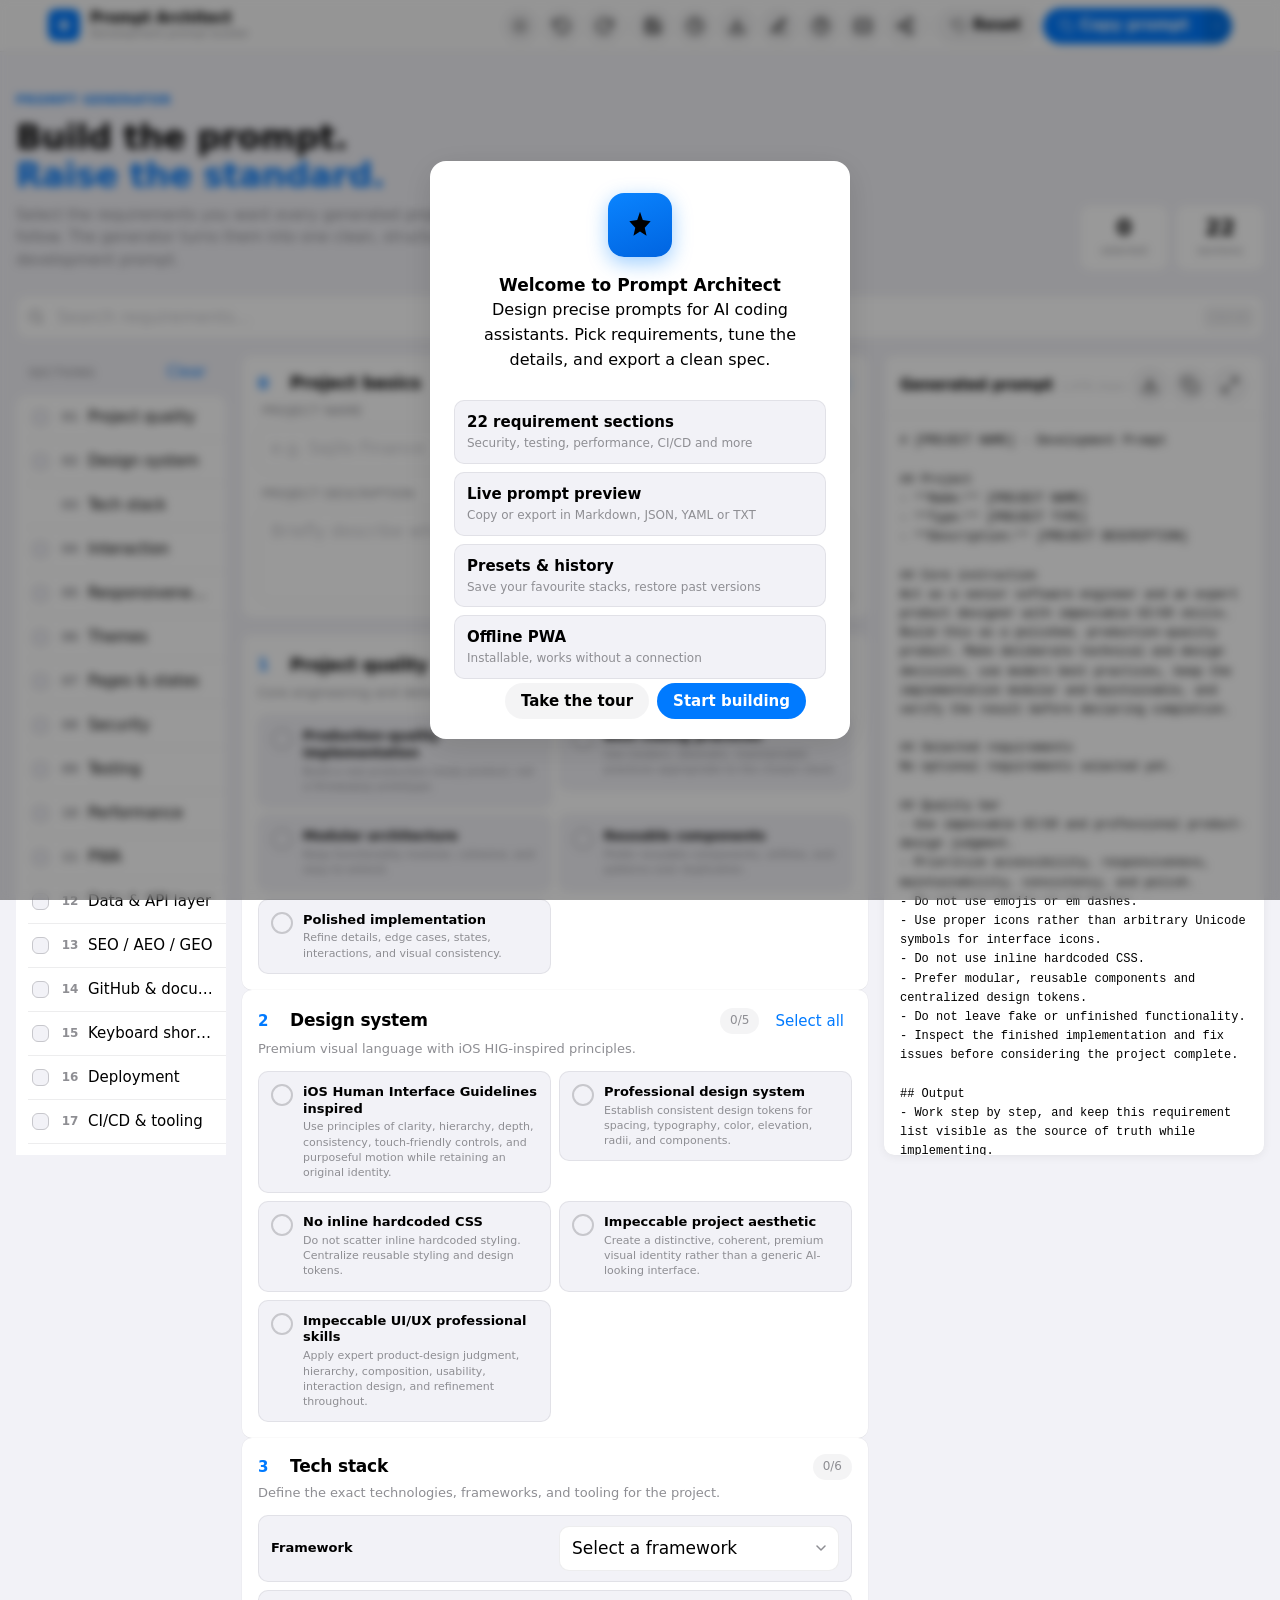
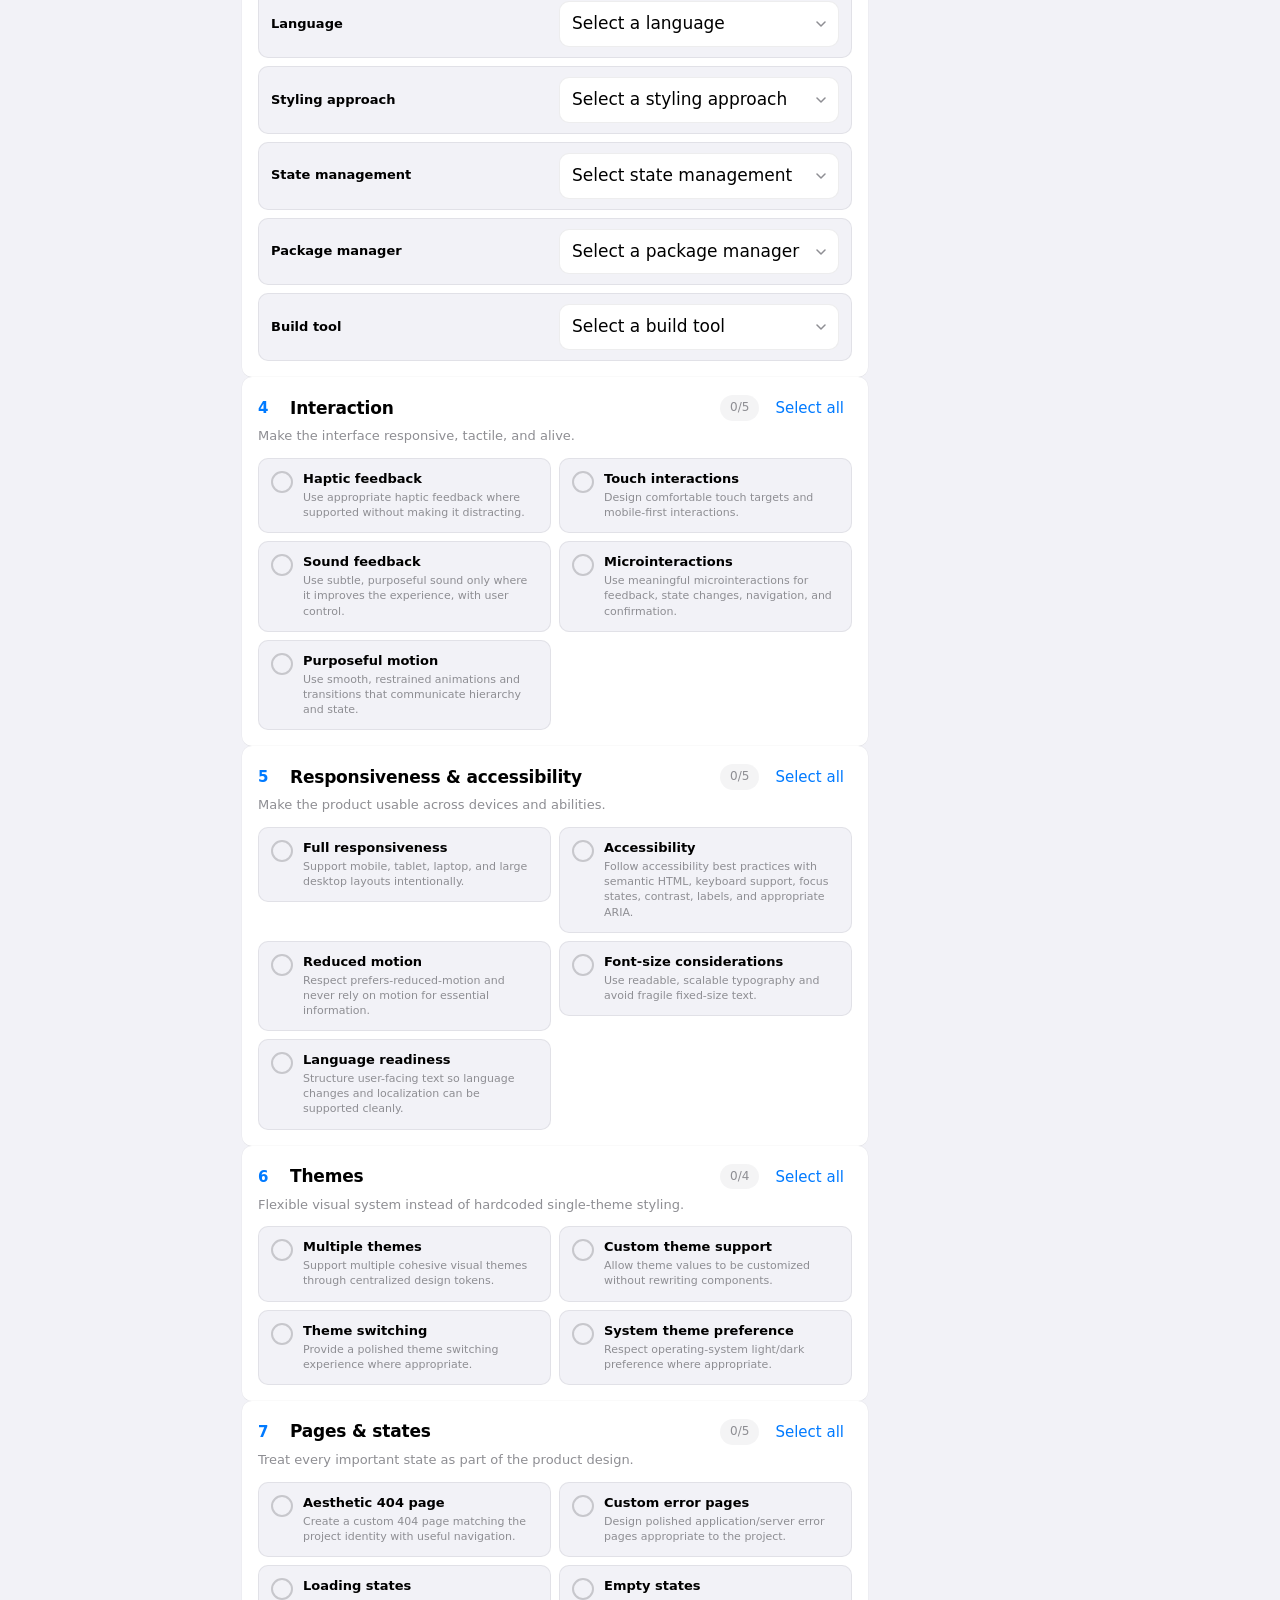
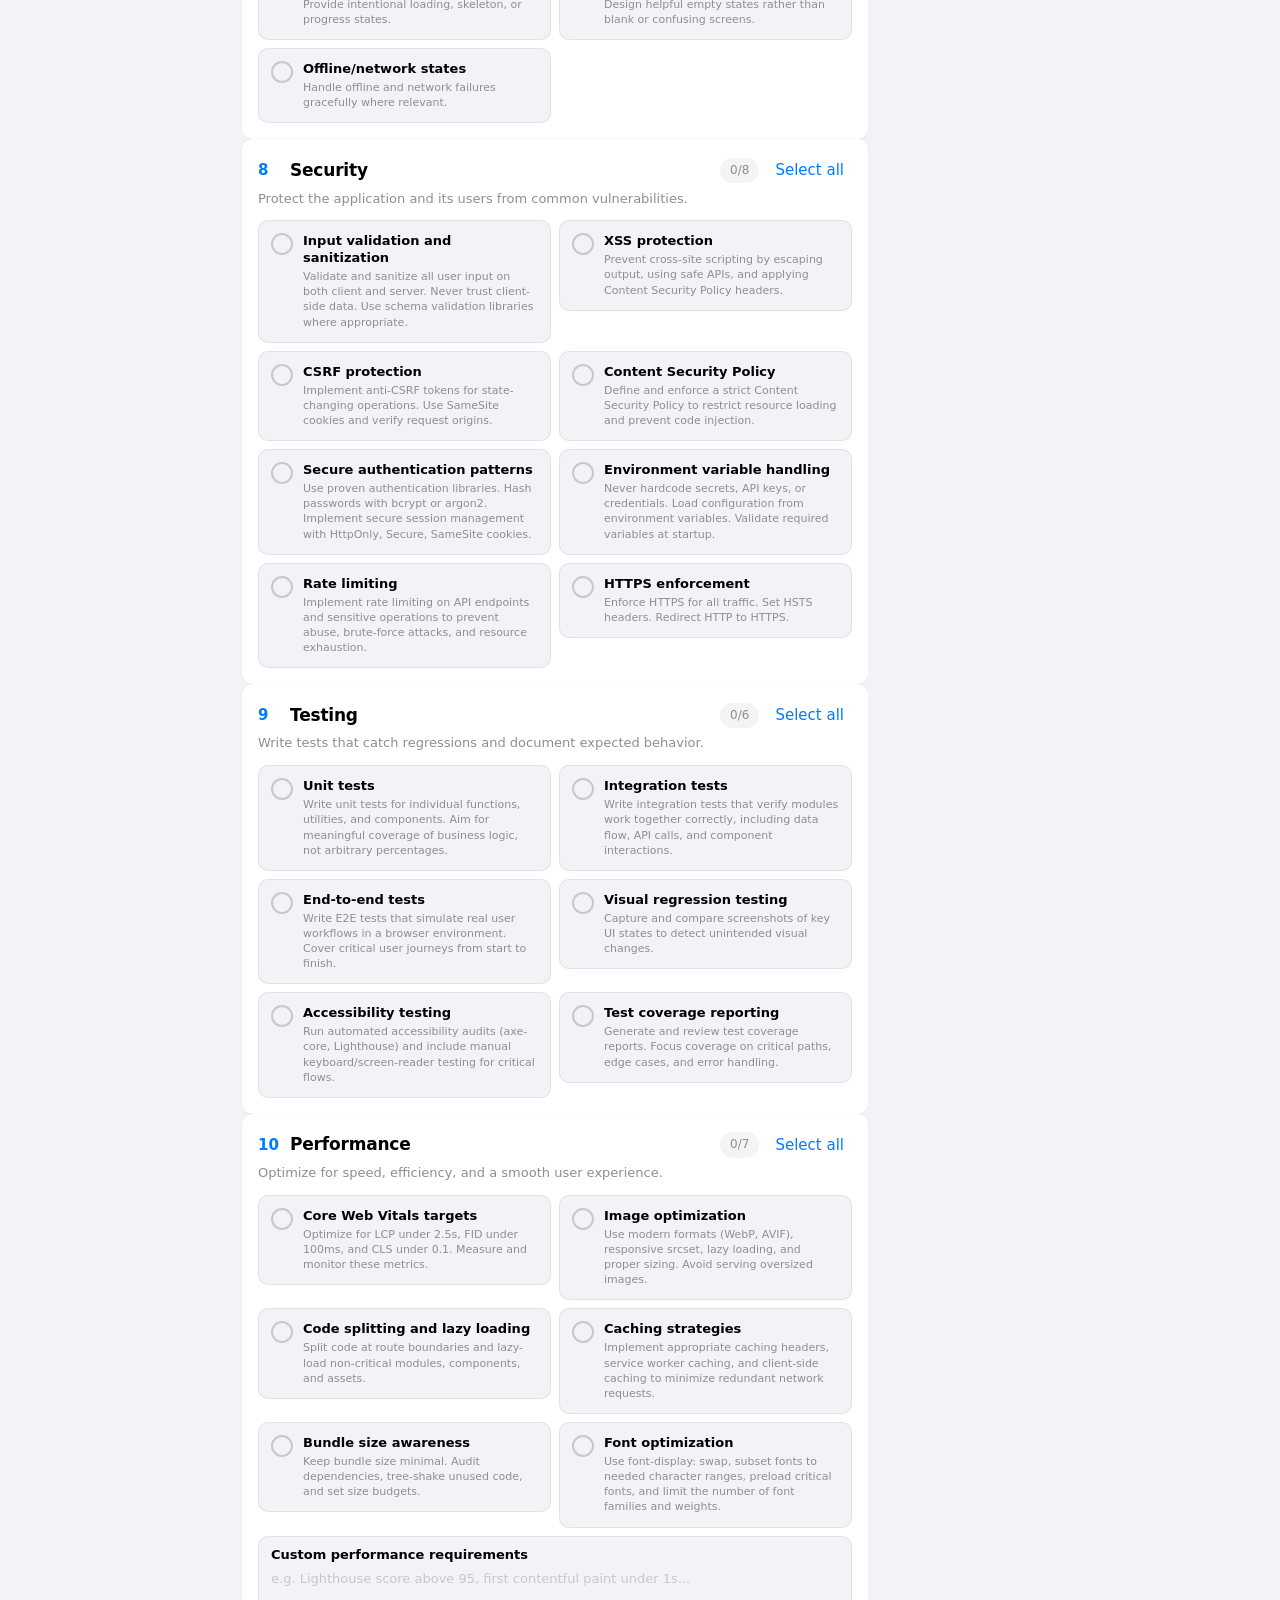
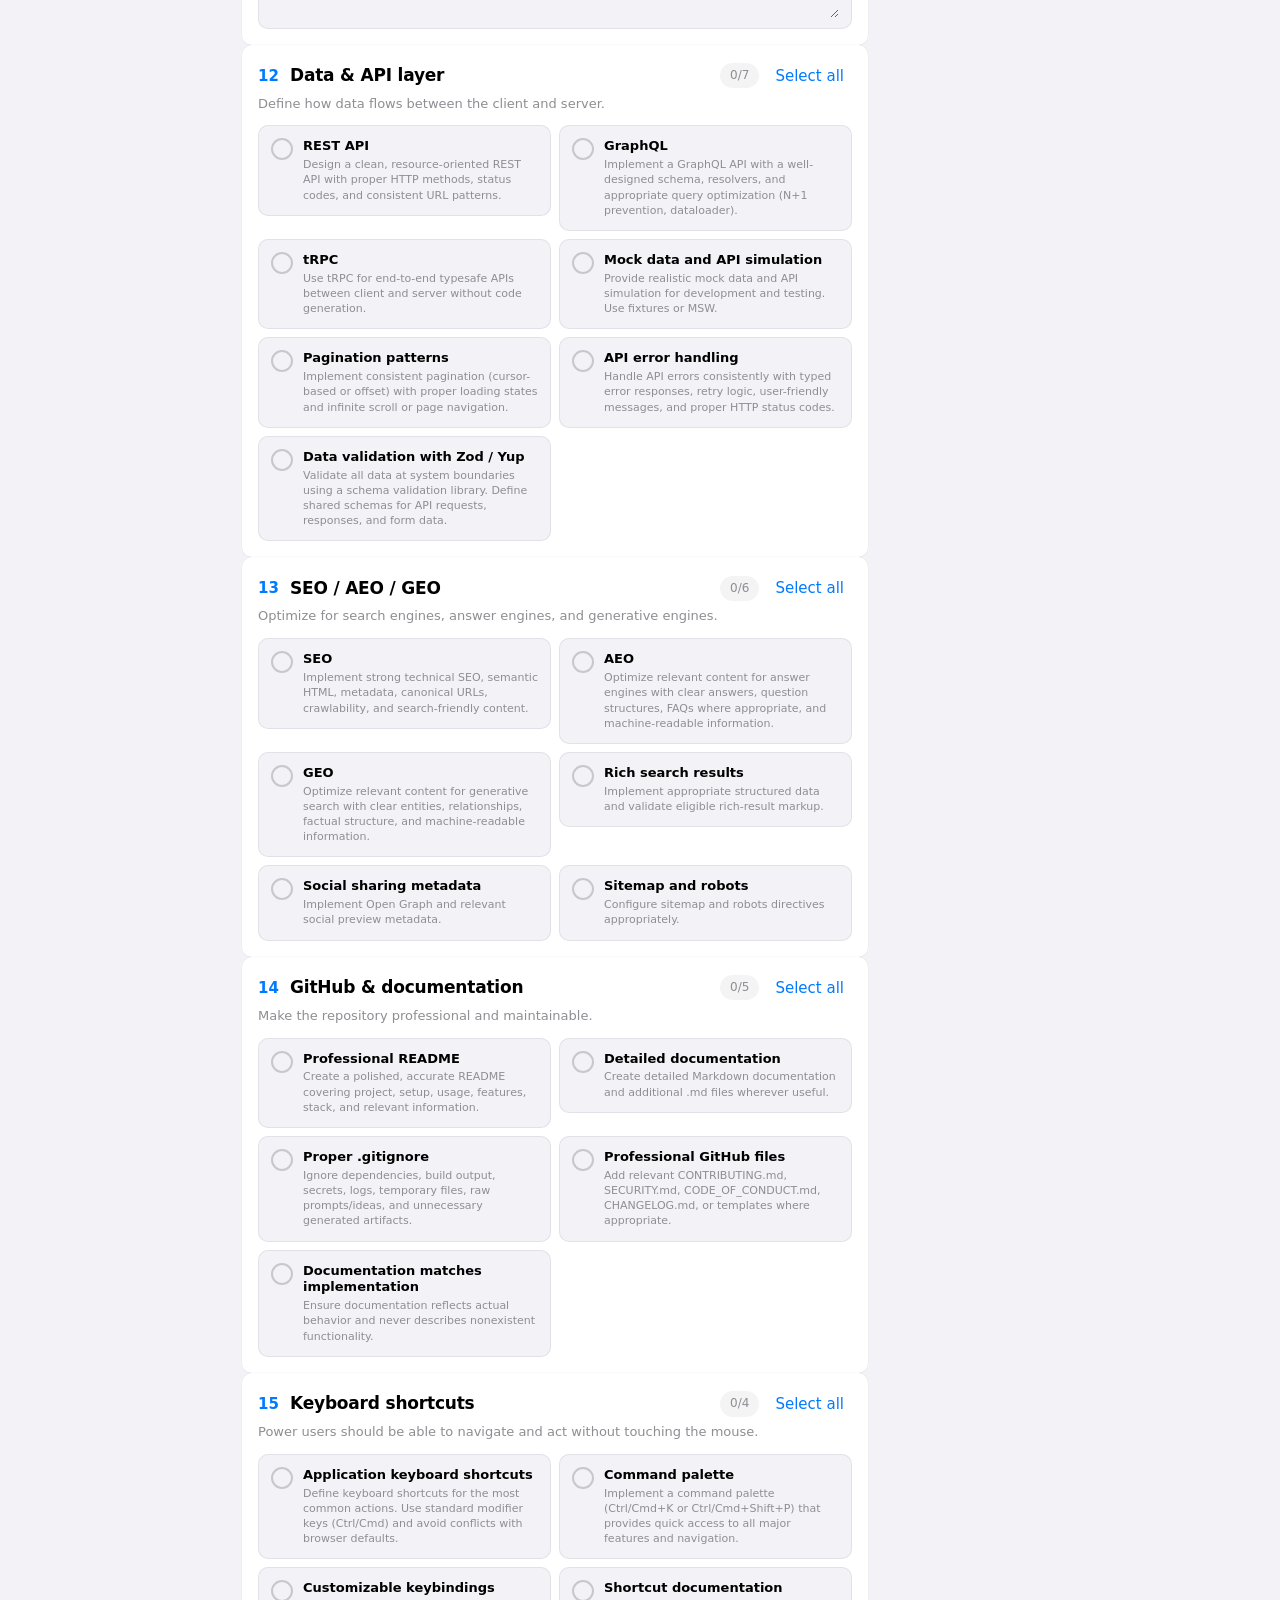
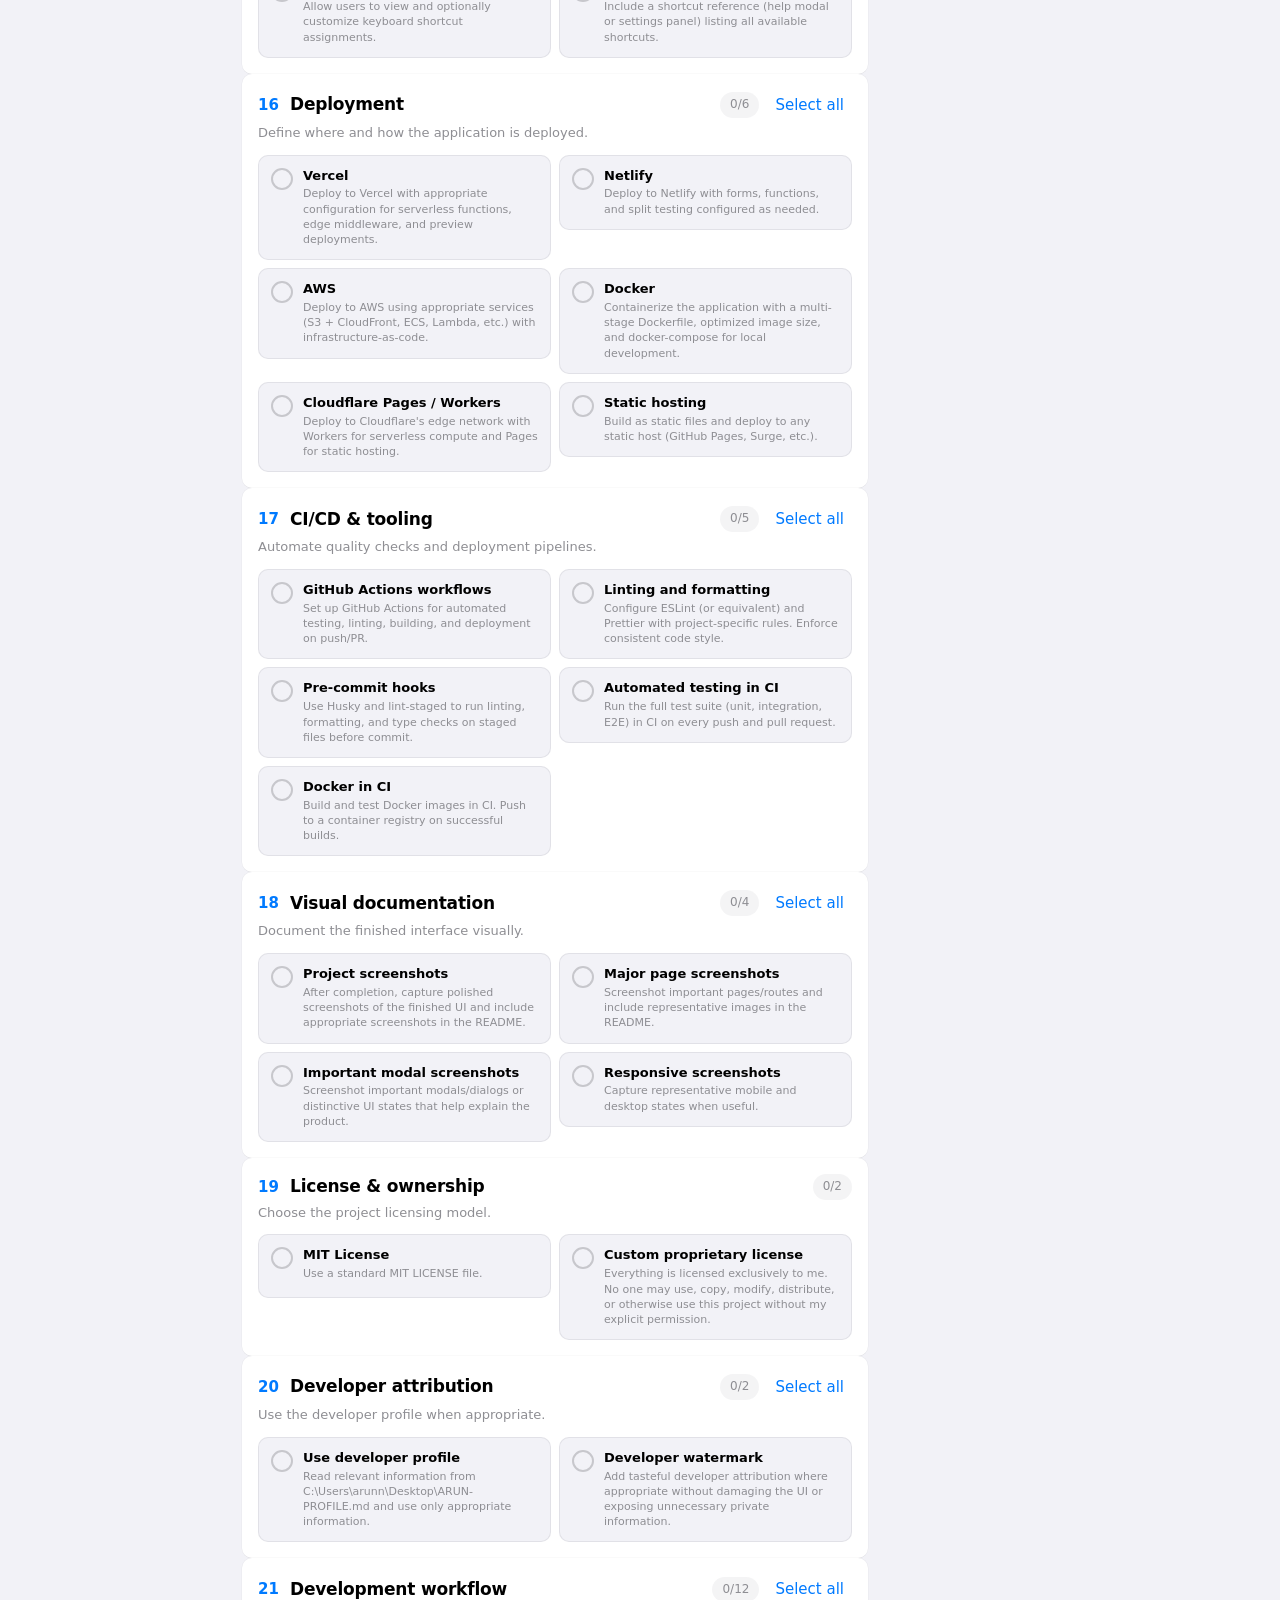
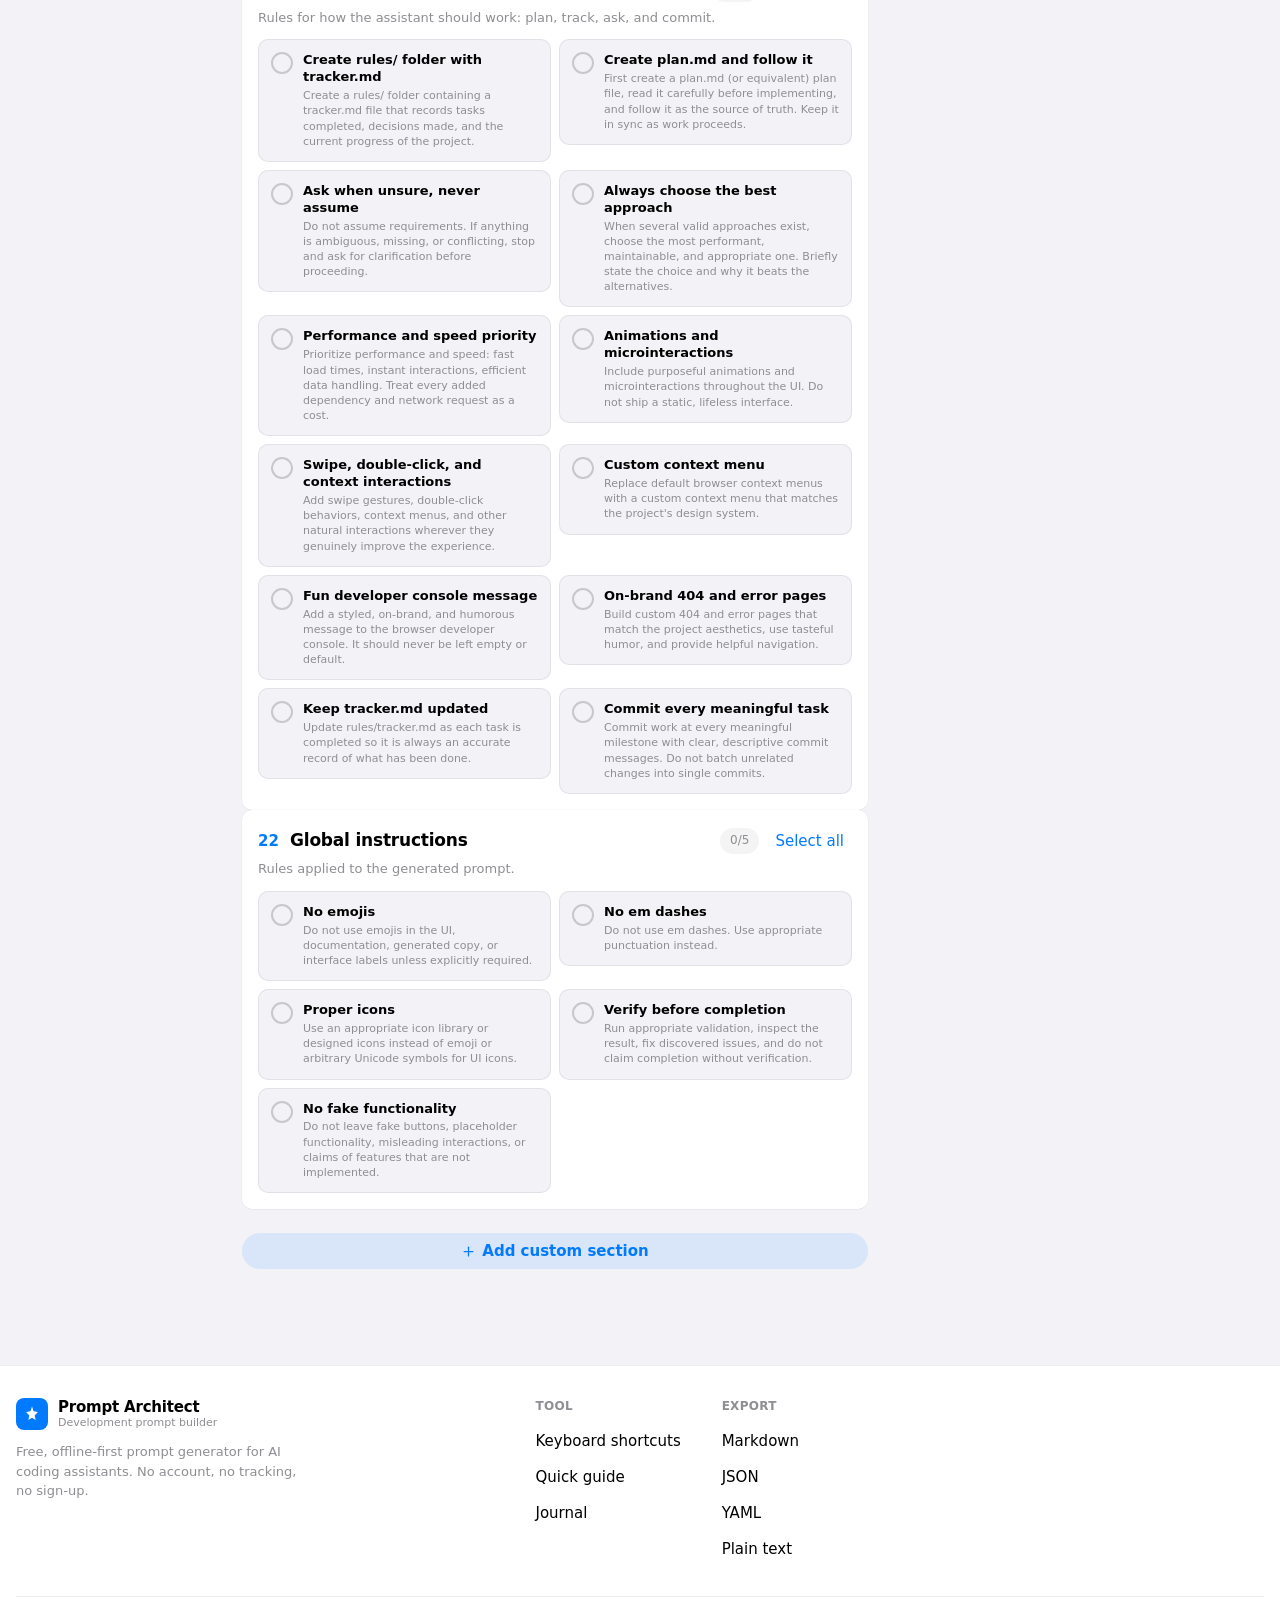
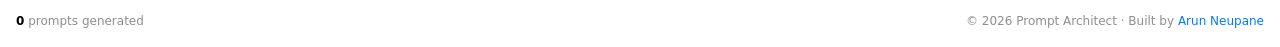
==== commit 92a940cc: "Add workflow requirements, SEO journal/guide pages, custom 404/offline, OG image, repo docs, and dep" ====
--- a/index.html
+++ b/index.html
@@ -3,14 +3,14 @@
 <head>
   <meta charset="utf-8">
   <meta name="viewport" content="width=device-width, initial-scale=1, viewport-fit=cover">
-  <title>Prompt Architect — Build precise AI development prompts</title>
+  <title>Prompt Architect: Build precise AI development prompts</title>
 
   <!-- Primary SEO -->
   <meta name="description" content="Free prompt generator that turns reusable requirements into one clean, production-ready development prompt for AI coding assistants (Claude, Cursor, Copilot, Codex). Checkboxes, tech-stack dropdowns, presets, exports, keyboard shortcuts.">
   <meta name="keywords" content="prompt generator, AI coding prompt, development prompt, prompt template, software requirements, Claude prompt, Cursor prompt, prompt builder, prompt architect">
   <meta name="author" content="Prompt Architect">
   <meta name="robots" content="index, follow">
-  <link rel="canonical" href="https://prompt-architect.example.com/">
+  <link rel="canonical" href="https://sajiloprompt.vercel.app/">
   <meta name="theme-color" content="#F2F2F7">
 
   <!-- PWA / Mobile -->
@@ -25,20 +25,20 @@
 
   <!-- Open Graph (Facebook, LinkedIn, iMessage) -->
   <meta property="og:type" content="website">
-  <meta property="og:url" content="https://prompt-architect.example.com/">
+  <meta property="og:url" content="https://sajiloprompt.vercel.app/">
   <meta property="og:site_name" content="Prompt Architect">
-  <meta property="og:title" content="Prompt Architect — Build precise AI development prompts">
+  <meta property="og:title" content="Prompt Architect: Build precise AI development prompts">
   <meta property="og:description" content="Turn reusable requirements into one clean, production-ready development prompt for any AI coding assistant. Checkboxes, tech-stack dropdowns, presets, and one-click export.">
-  <meta property="og:image" content="icons/pwa/icon-512.png">
-  <meta property="og:image:width" content="512">
-  <meta property="og:image:height" content="512">
-  <meta property="og:image:alt" content="Prompt Architect logo">
+  <meta property="og:image" content="https://sajiloprompt.vercel.app/og-image.png">
+  <meta property="og:image:width" content="1200">
+  <meta property="og:image:height" content="630">
+  <meta property="og:image:alt" content="Prompt Architect, build precise AI development prompts">
 
   <!-- Twitter Card -->
   <meta name="twitter:card" content="summary">
-  <meta name="twitter:title" content="Prompt Architect — Build precise AI development prompts">
+  <meta name="twitter:title" content="Prompt Architect: Build precise AI development prompts">
   <meta name="twitter:description" content="A free prompt generator that assembles production-ready development prompts for AI coding assistants from reusable requirements.">
-  <meta name="twitter:image" content="icons/pwa/icon-512.png">
+  <meta name="twitter:image" content="https://sajiloprompt.vercel.app/og-image.png">
 
   <!-- Structured data (AEO / rich results) -->
   <script type="application/ld+json">
@@ -46,7 +46,7 @@
     "@context": "https://schema.org",
     "@type": "WebApplication",
     "name": "Prompt Architect",
-    "url": "https://prompt-architect.example.com/",
+    "url": "https://sajiloprompt.vercel.app/",
     "applicationCategory": "DeveloperApplication",
     "operatingSystem": "Any",
     "description": "Free prompt generator that assembles a clean, production-ready development prompt for AI coding assistants from reusable requirement checklists.",
@@ -363,7 +363,7 @@
         </div>
         <div class="footer-foot">
           <span class="footer-stat"><strong id="generatedCount">0</strong> prompts generated</span>
-          <span class="footer-copy">&copy; <span id="footerYear">2026</span> Prompt Architect &middot; Built for developers</span>
+          <span class="footer-copy">&copy; <span id="footerYear">2026</span> Prompt Architect &middot; Built by <a href="https://github.com/arundada9000" target="_blank" rel="noopener noreferrer">Arun Neupane</a></span>
         </div>
       </div>
     </footer>
@@ -475,6 +475,7 @@
             <p class="guide-p">Save presets for standard stacks, restore past versions from history, paste an old prompt to auto-match requirements, or share a URL snapshot. Everything is stored locally in your browser.</p>
           </div>
           <button class="btn btn--tinted btn--full" id="guideJournalBtn" style="margin-top: var(--sp-8);">Read the journal</button>
+          <p class="guide-p" style="text-align:center; margin: var(--sp-10) 0 0;"><a href="guide/" target="_blank" rel="noopener" class="link-blue">Open the full guide page</a></p>
         </div>
       </div>
     </div>
@@ -501,7 +502,7 @@
         <h3 class="modal-title" style="text-align:center;">Welcome to Prompt Architect</h3>
         <p class="guide-p" style="text-align:center; margin:0 0 var(--sp-12);">Design precise prompts for AI coding assistants. Pick requirements, tune the details, and export a clean spec.</p>
         <div class="welcome-features">
-          <div class="welcome-feature"><strong>21 requirement sections</strong><span>Security, testing, performance, CI/CD and more</span></div>
+          <div class="welcome-feature"><strong>22 requirement sections</strong><span>Security, testing, performance, CI/CD and more</span></div>
           <div class="welcome-feature"><strong>Live prompt preview</strong><span>Copy or export in Markdown, JSON, YAML or TXT</span></div>
           <div class="welcome-feature"><strong>Presets &amp; history</strong><span>Save your favourite stacks, restore past versions</span></div>
           <div class="welcome-feature"><strong>Offline PWA</strong><span>Installable, works without a connection</span></div>
--- a/css/extras.css
+++ b/css/extras.css
@@ -340,6 +340,37 @@
 .journal-body p strong {
   color: var(--systemBlue);
 }
+
+.journal-read {
+  display: inline-block;
+  font-size: var(--fs-subhead);
+  font-weight: 600;
+  color: var(--systemBlue);
+  text-decoration: none;
+  margin-bottom: var(--sp-6);
+}
+.journal-read:hover { text-decoration: underline; }
+
+.journal-browse {
+  margin-top: var(--sp-12);
+  padding-top: var(--sp-12);
+  border-top: 1px solid var(--separator);
+  text-align: center;
+  font-size: var(--fs-subhead);
+}
+.journal-browse a {
+  color: var(--systemBlue);
+  font-weight: 500;
+  text-decoration: none;
+}
+.journal-browse a:hover { text-decoration: underline; }
+
+.link-blue {
+  color: var(--systemBlue);
+  text-decoration: none;
+  font-weight: 500;
+}
+.link-blue:hover { text-decoration: underline; }
 
 
 /* ==========================================================================
